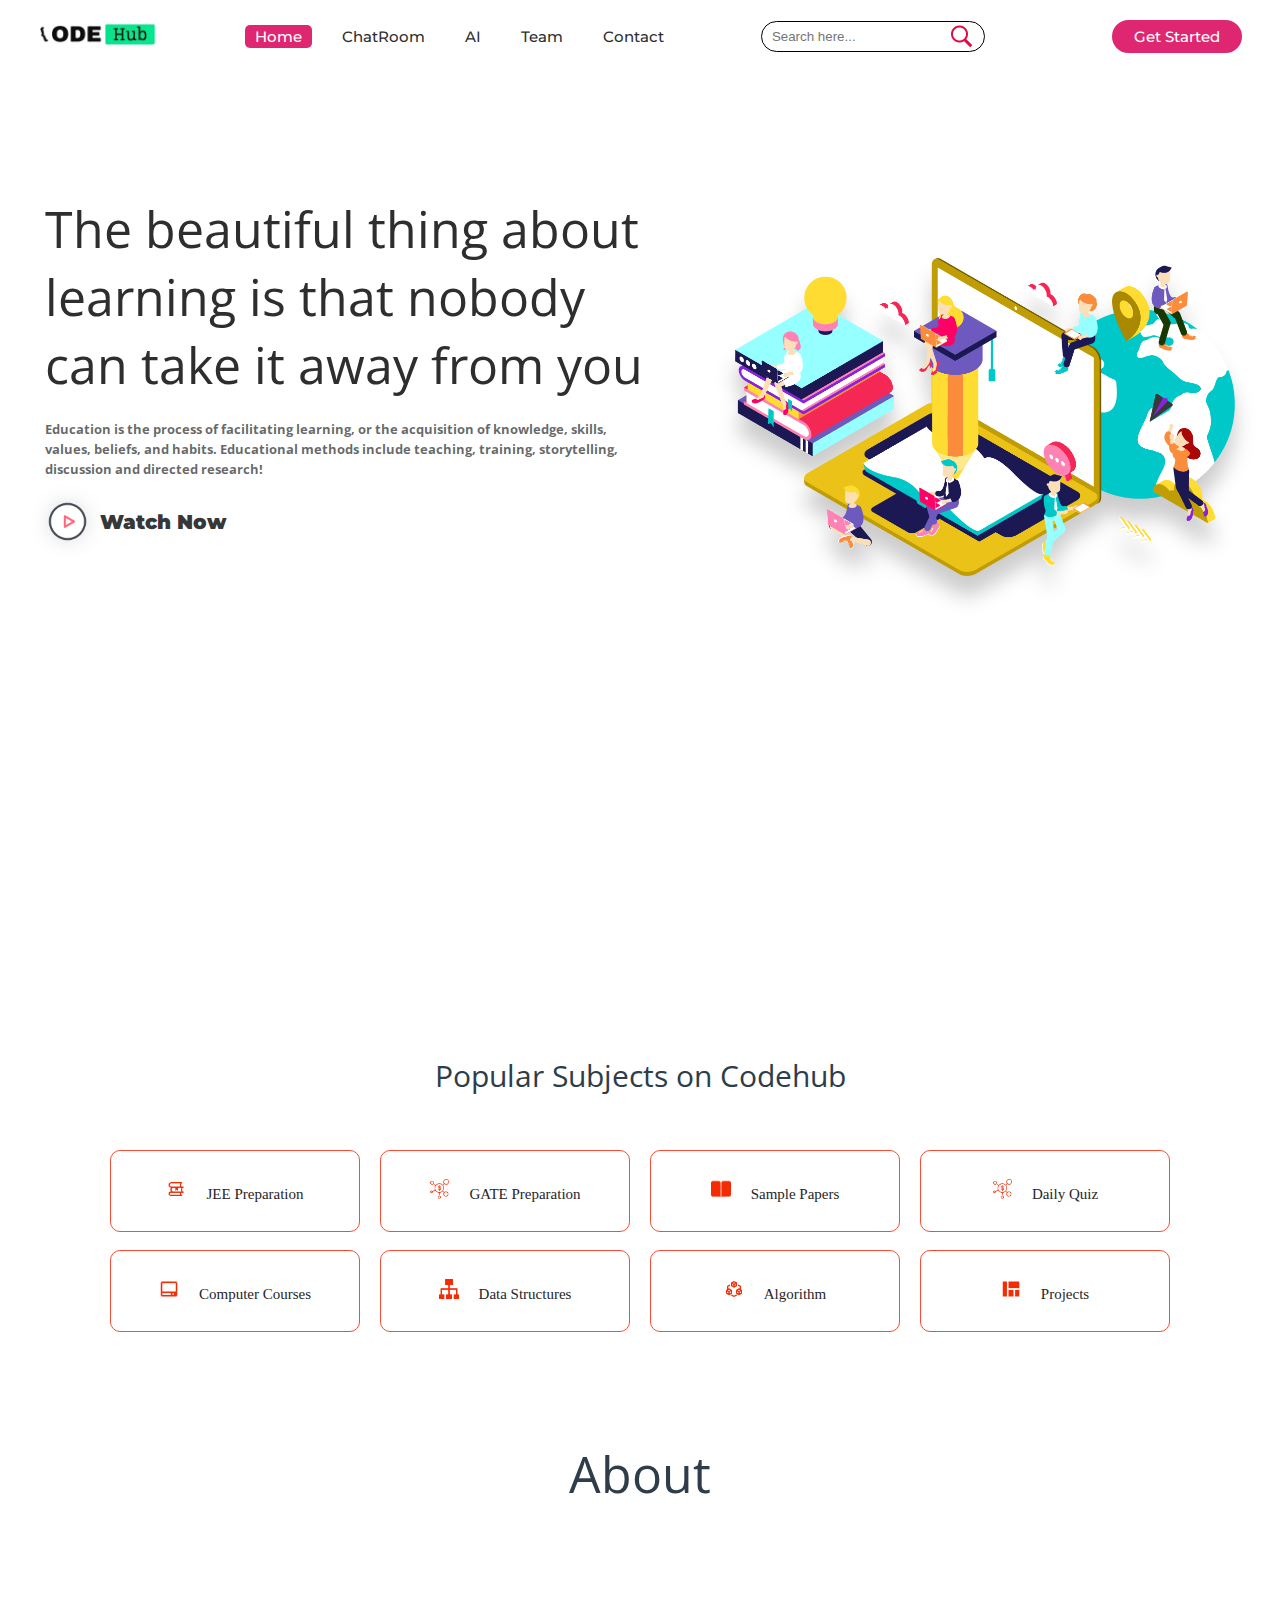
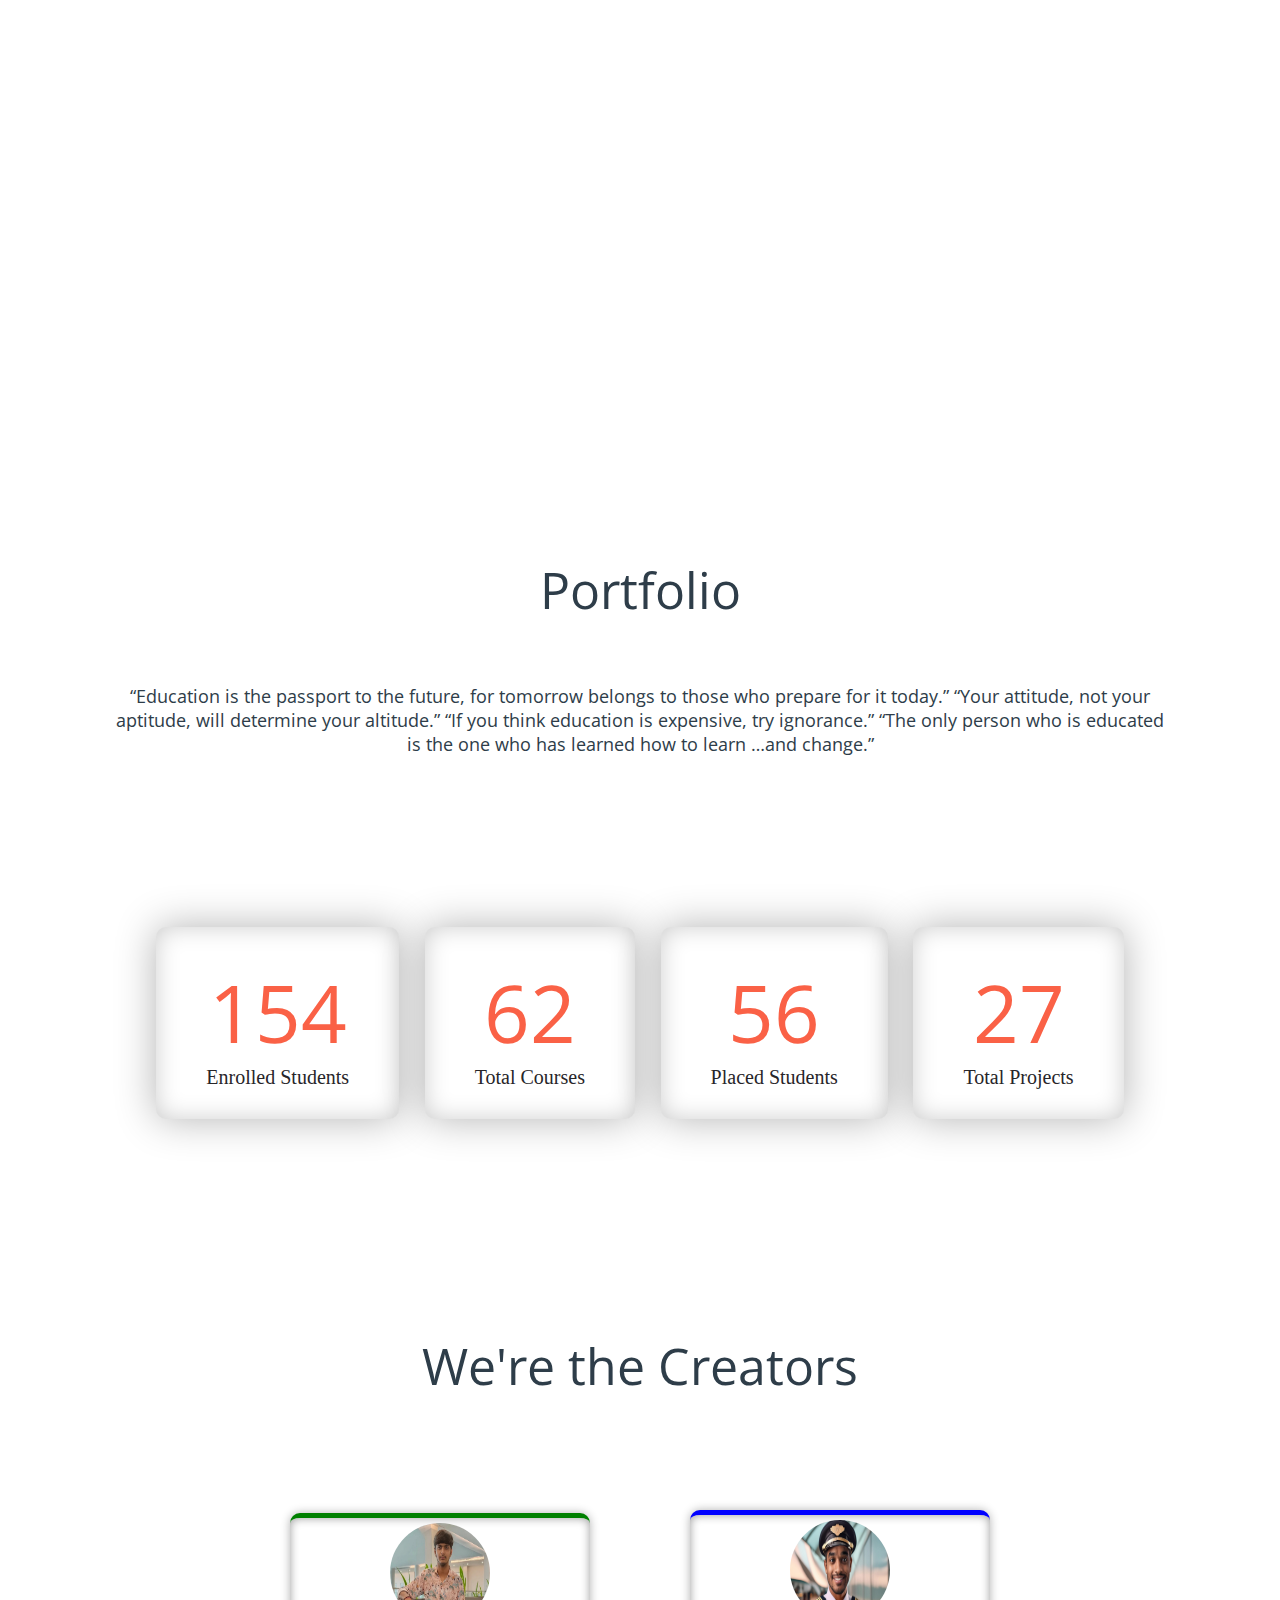
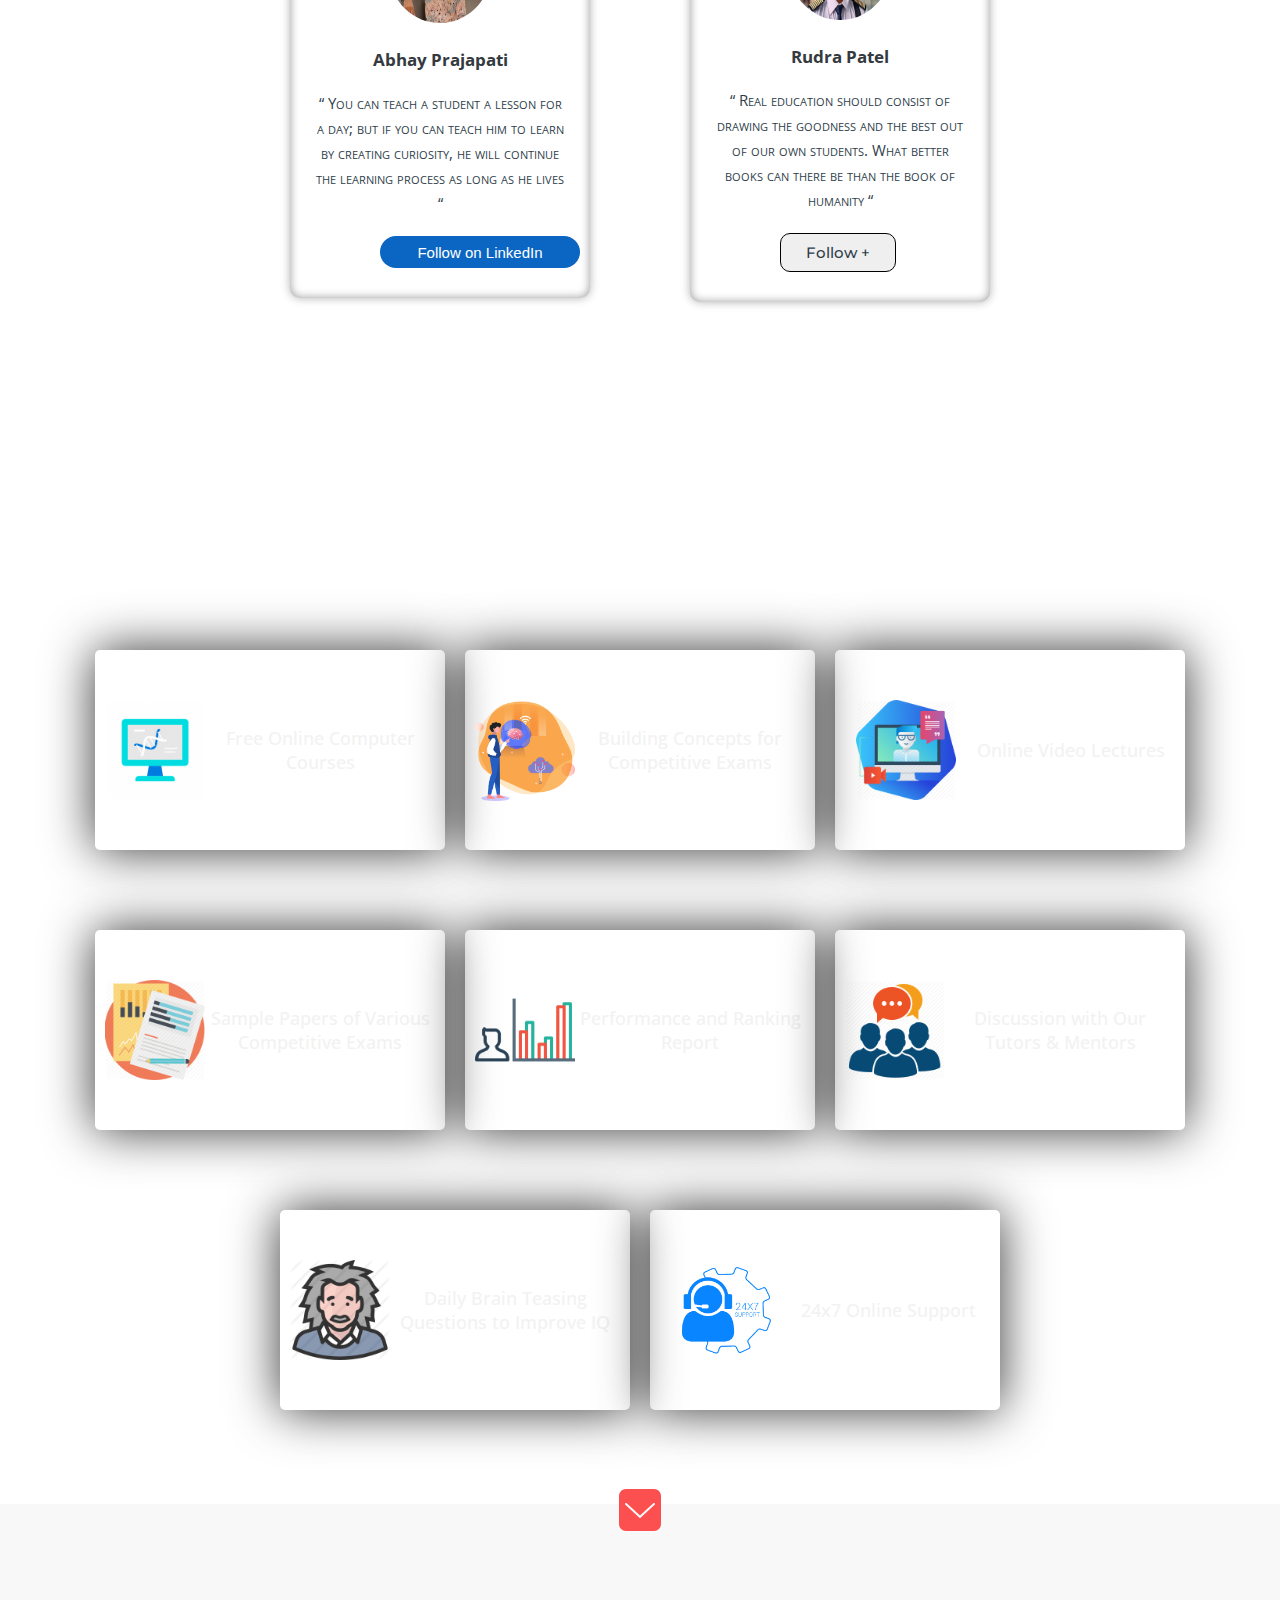
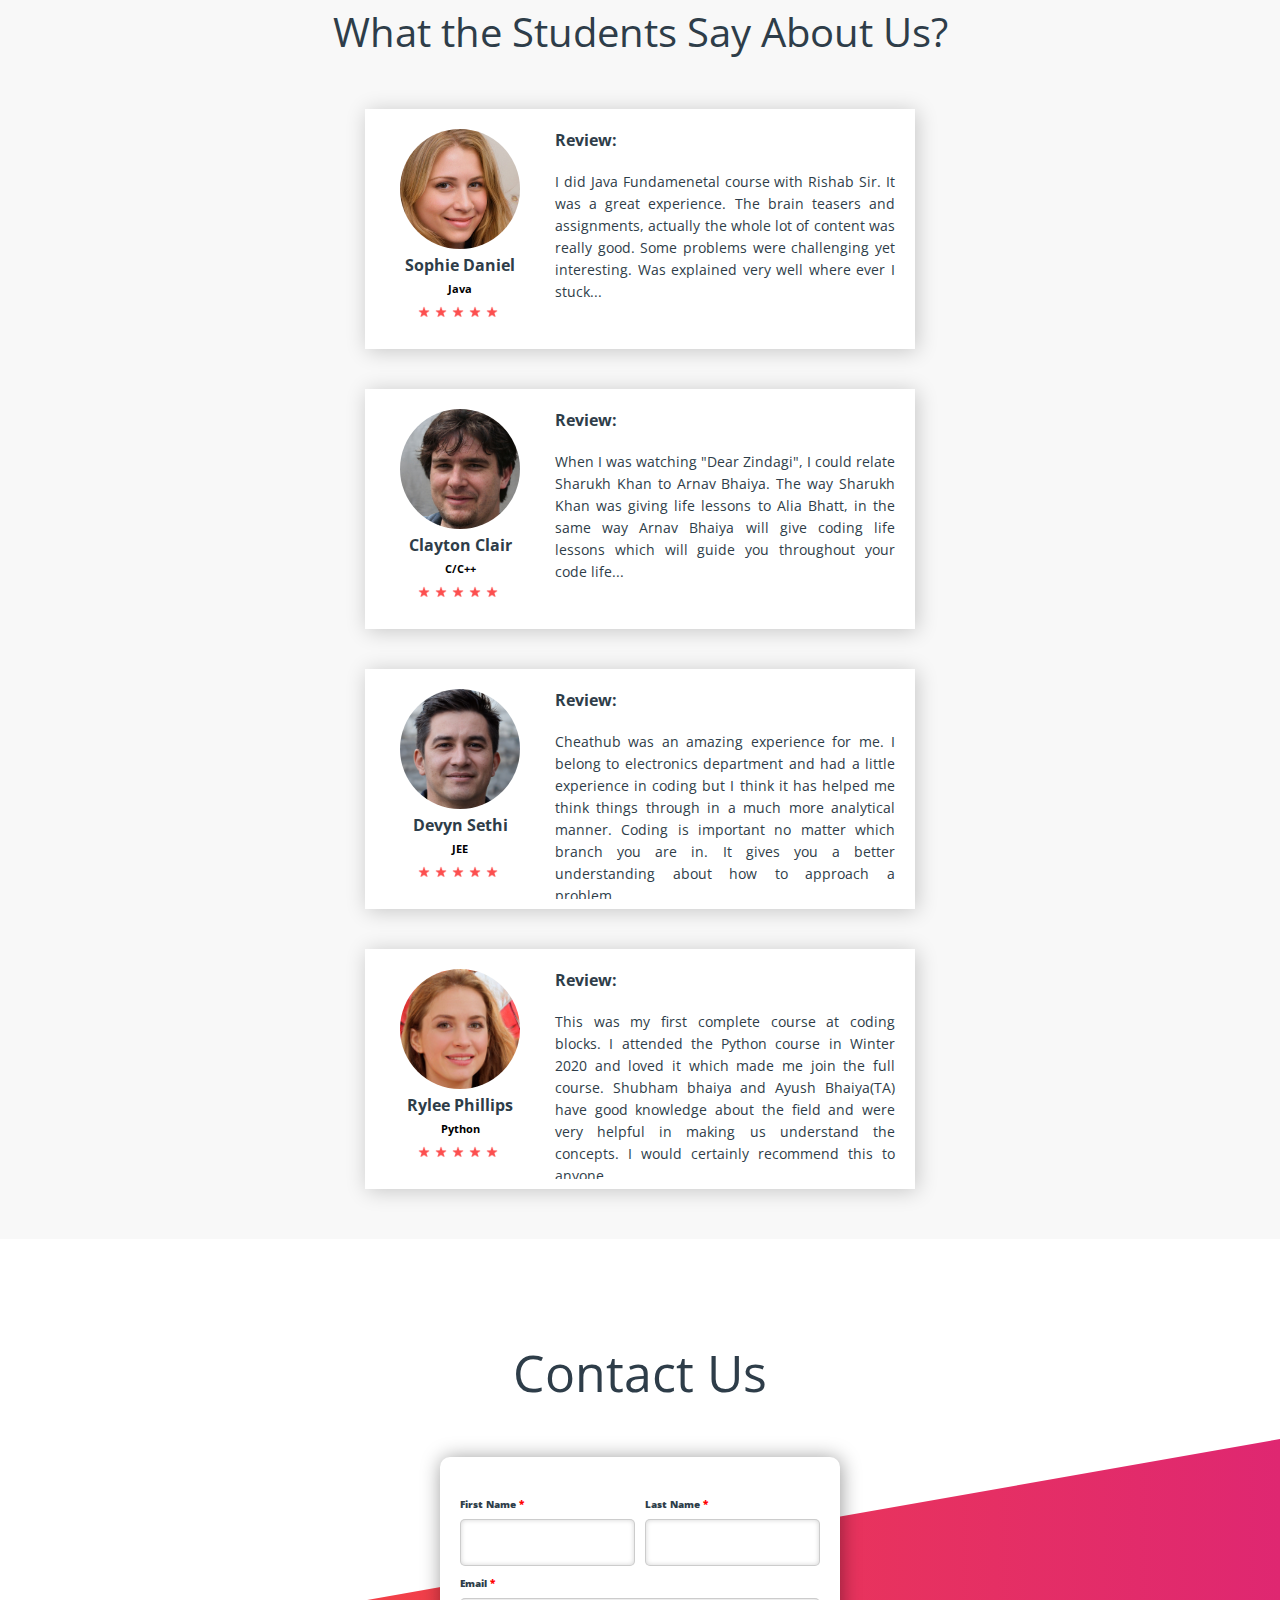
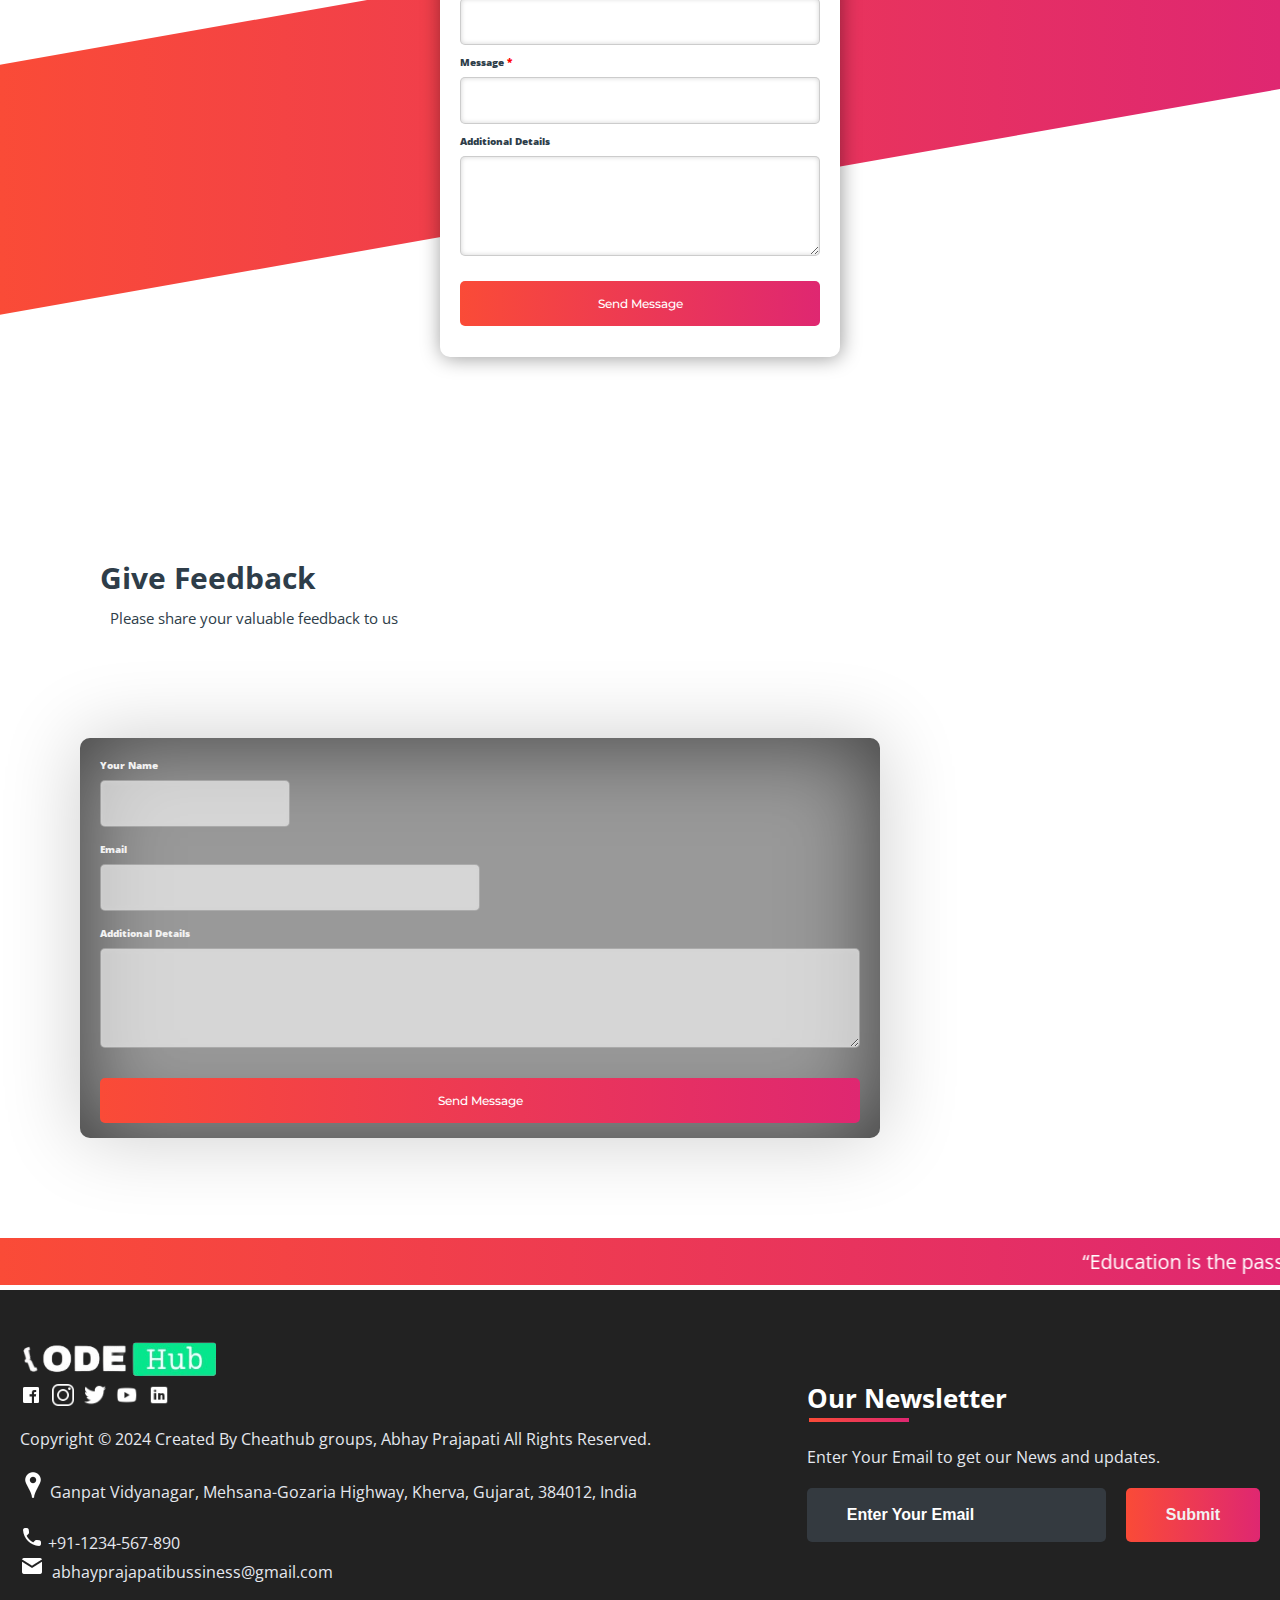
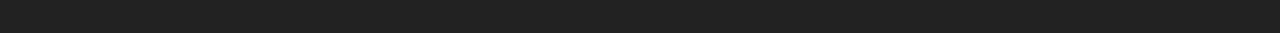
==== index.html @ 20954f28 "Update index.html" ====
<!DOCTYPE html>
<html>
<head>
	<link rel="shortcut icon" type="png" href="images/icon/Boxlogo.png">
	<meta charset="utf-8">
	<meta http-equiv="X-UA-Comaptible" content="IE=edge">
	<title>CodeHub</title>
	<meta name="desciption" content="">
	<meta name="viewport" content="width=device-width, initial-scale=1">
	<link rel="stylesheet" type="text/css" href="style.css">
	<script type="text/javascript" src="script.js"></script>
	<script src="https://code.jquery.com/jquery-3.2.1.js"></script>
	<script>
		$(window).on('scroll', function(){
  			if($(window).scrollTop()){
  			  $('nav').addClass('black');
 			 }else {
 		   $('nav').removeClass('black');
 		 }
		})
	</script>
</head>
<body>
<!-- Navigation Bar -->
	<header id="header">
		<nav>
			<div class="logo"><img src="images/icon/logo.png" alt="logo"></div>
			<ul>
				<li><a class="active" href="">Home</a></li>
				<li><a href="#portfolio_section">ChatRoom</a></li>
				<li><a href="#team_section">AI</a></li>
				<li><a href="#services_section">Team</a></li>
				<li><a href="#contactus_section">Contact</a></li>
			</ul>
			<div class="srch"><input type="text" class="search" placeholder="Search here..."><img src="images/icon/search.png" alt="search" onclick=slide()></div>
			<a class="get-started" href="login.html">Get Started</a>
			<img src="images/icon/menu.png" class="menu" onclick="sideMenu(0)" alt="menu">
		</nav>
		<div class="head-container">
			<div class="quote">
				<p>The beautiful thing about learning is that nobody can take it away from you</p>
				<h5>Education is the process of facilitating learning, or the acquisition of knowledge, skills, values, beliefs, and habits. Educational methods include teaching, training, storytelling, discussion and directed research!</h5>
				<div class="play">
					<img src="images/icon/play.png" alt="play"><span><a href="https://www.youtube.com/" target="_blank">Watch Now</a></span>
				</div>
			</div>
			<div class="svg-image">
				
				<img src="images/extra/svg1.jpg" alt="svg">
			</div>
		</div>
		<div class="side-menu" id="side-menu">
			<div class="close" onclick="sideMenu(1)"><img src="images/icon/close.png" alt=""></div>
			<div class="user">
				<img src="images/creator/Abhay.jpg" alt="Username">
				<p>Abhay</p>
			</div>
			<ul>
				<li><a href="#about_section">About</a></li>
				<li><a href="#portfolio_section">Portfolio</a></li>
				<li><a href="#team_section">Team</a></li>
				<li><a href="#services_section">Services</a></li>
				<li><a href="#contactus_section">Contact</a></li>
				<li><a href="#feedBACK">Feedback</a></li>
			</ul>
		</div>
	</header>


<!-- Some Popular Subjects -->
	<div class="title">
		<span>Popular Subjects on Codehub</span>
	</div>
	<br><br>
	<div class="course">
		<center><div class="cbox">
		<div class="det"><a href="subjects/jee.html"><img src="images/courses/book.png">JEE Preparation</a></div>
		<div class="det"><a href="subjects/gate.html"><img src="images/courses/d1.png">GATE Preparation</a></div>
		<div class="det"><a href="subjects/jee.html#sample_papers"><img src="images/courses/paper.png">Sample Papers</a></div>
		<div class="det"><a href="subjects/quiz.html"><img src="images/courses/d1.png">Daily Quiz</a></div>
		</div></center>
		<div class="cbox">
		<div class="det"><a href="subjects/computer_courses.html"><img src="images/courses/computer.png">Computer Courses</a></div>
		<div class="det"><a href="subjects/computer_courses.html#data"><img src="images/courses/data.png">Data Structures</a></div>
		<div class="det"><a href="subjects/computer_courses.html#algo"><img src="images/courses/algo.png">Algorithm</a></div>
		<div class="det det-last"><a href="subjects/computer_courses.html#projects"><img src="images/courses/projects.png">Projects</a></div>
		</div>
	</div>

	
<!-- ABOUT -->
	<div class="diffSection" id="about_section">
		<center><p style="font-size: 50px; padding: 100px">About</p></center>
		<div class="about-content">
				<div class="side-image">
					<img class="sideImage" src="images/extra/e3.jpg">
				</div>
				<div class="side-text">
					<h2>What you think about us ?</h2>
					<p>Education is the process of facilitating learning, or the acquisition of knowledge, skills, values, beliefs, and habits. Educational methods include teaching, training, storytelling, discussion and directed research.<br> Educational website can include websites that have games, videos or topic related resources that act as tools to enhance learning and supplement classroom teaching. These websites help make the process of learning entertaining and attractive to the student, especially in today's age. <br>Using HTML(HyperText Markup Language), CSS(Cascading Style Sheet), JavaScript, we can make learning more easier and in a interesting way.</p>
				</div>
		</div>
	</div>


<!-- PORTFOLIO -->
	<div class="diffSection" id="portfolio_section">
		<center><p style="font-size: 50px; padding: 100px; padding-bottom: 40px;">Portfolio</p></center>
		<div class="content">
			<p>
				“Education is the passport to the future, for tomorrow belongs to those who prepare for it today.” “Your attitude, not your aptitude, will determine your altitude.” “If you think education is expensive, try ignorance.” “The only person who is educated is the one who has learned how to learn …and change.”
			</p>
		</div>
	</div>
	<div class="extra">
		<p>We're increasing this data every year</p>
		<div class="smbox">
		<span><center><div class="data">154</div><div class="det">Enrolled Students</div></center></span>
		<span><center><div class="data">62</div><div class="det">Total Courses</div></center></span>
		<span><center><div class="data">56</div><div class="det">Placed Students</div></center></span>
		<span><center><div class="data">27</div><div class="det">Total Projects</div></center></span>
		</div>
	</div>


<!-- TEAM -->
	<div class="diffSection" id="team_section">
		<center><p style="font-size: 50px; padding-top: 100px; padding-bottom: 60px;">We're the Creators</p></center>
		<div class="totalcard">
			<div class="card">
				<center><img src="images/creator/Abhay.jpg"></center>
				<center><div class="card-title">Abhay Prajapati</div>
				<div id="detail">
					<p>“ You can teach a student a lesson for a day; but if you can teach him to learn by creating curiosity, he will continue the learning process as long as he lives “</p>
					<div class="duty"></div>
					<!-- <a href="www.linkedin.com/in/abhaypr" target="_blank"><button class="btn-roshan">Follow +</button></a> -->
					
      <style>
        .libutton {
          display: flex;
          flex-direction: column;
          justify-content: center;
          padding: 7px;
          text-align: center;
          outline: none;
          text-decoration: none !important;
          color: #ffffff !important;
          width: 200px;
          height: 32px;
          border-radius: 16px;
          background-color: #0A66C2;
          font-family: "SF Pro Text", Helvetica, sans-serif;
        }
      </style>
<a class="libutton" href="https://www.linkedin.com/comm/mynetwork/discovery-see-all?usecase=PEOPLE_FOLLOWS&followMember=abhaypr" target="_blank">Follow on LinkedIn</a>
				</div>
				</center>
			</div>
			<div class="card">
				<center><img src="images/creator/Pilot.jpg"></center>
				<center><div class="card-title">Rudra Patel</div>
				<div id="detail">
					<p>“ Real education should consist of drawing the goodness and the best out of our own students. What better books can there be than the book of humanity “</p>
					<div class="duty"></div>
					<a href="https://www.linkedin.com/in/" target="_blank"><button class="btn-akhil">Follow +</button></a>
				</div>
				</center>
			</div>
		</div>
	</div>


<!-- SERVICES -->
	<div class="service-swipe">
		<div class="diffSection" id="services_section">
		<center><p style="font-size: 50px; padding: 100px; padding-bottom: 40px; color: #fff;">Services</p></center>
		</div>
		<a href="subjects/computer_courses.html"><div class="s-card"><img src="images/icon/computer-courses.png"><p>Free Online Computer Courses</p></div></a>
		<a href="subjects/jee.html"><div class="s-card"><img src="images/icon/brainbooster.png"><p>Building Concepts for Competitive Exams</p></div></a>
		<a href="#"><div class="s-card"><img src="images/icon/online-tutorials.png"><p>Online Video Lectures</p></div></a>
		<a href="subjects/jee.html#sample_papers"><div class="s-card"><img src="images/icon/papers.jpg"><p>Sample Papers of Various Competitive Exams</p></div></a>
		<a href="#"><div class="s-card"><img src="images/icon/p3.png"><p>Performance and Ranking Report</p></div></a>
		<a href="#contactus_section"><div class="s-card"><img src="images/icon/discussion.png"><p>Discussion with Our Tutors & Mentors</p></div></a>
		<a href="subjects/quiz.html"><div class="s-card"><img src="images/icon/q1.png"><p>Daily Brain Teasing Questions to Improve IQ</p></div></a>
		<a href="#contactus_section"><div class="s-card"><img src="images/icon/help.png"><p>24x7 Online Support</p></div></a>
	</div>

<!-- Reviews by Students -->
<div id="makeitfull">
	<a href="#review_section"><img src="images/icon/makeitfull.png"></a>
</div>
<div class="review">
	<div class="diffSection" id="review_section">
		<center><p style="font-size: 40px; padding: 100px; padding-bottom: 40px; color: #2E3D49;">What the Students Say About Us?</p></center>
	</div>
	<div class="rev-container">
		<div class="rev-card">
			<div class="identity">
				<img src="images/creator/humanNotExist1.jpg"><p>Sophie Daniel</p>
				<h6>Java</h6>
				<div class="rating"><img src="images/icon/star.png"><img src="images/icon/star.png"><img src="images/icon/star.png"><img src="images/icon/star.png"><img src="images/icon/star.png"></div>
			</div>
			<div class="rev-cont">
				<p id="title">Review:</p>
				<p id="content">
					I did Java Fundamenetal course with Rishab Sir. It was a great experience. The brain teasers and assignments, actually the whole lot of content was really good. Some problems were challenging yet interesting. Was explained very well where ever I stuck...
				</p>
			</div>
		</div>
		<div class="rev-card">
			<div class="identity">
				<img src="images/creator/humanNotExist2.jpg"><p>Clayton Clair</p>
				<h6>C/C++</h6>
				<div class="rating"><img src="images/icon/star.png"><img src="images/icon/star.png"><img src="images/icon/star.png"><img src="images/icon/star.png"><img src="images/icon/star.png"></div>
			</div>
			<div class="rev-cont">
				<p id="title">Review:</p>
				<p id="content">
					When I was watching "Dear Zindagi", I could relate Sharukh Khan to Arnav Bhaiya. The way Sharukh Khan was giving life lessons to Alia Bhatt, in the same way Arnav Bhaiya will give coding life lessons which will guide you throughout your code life...
				</p>
			</div>
		</div>
		<div class="rev-card">
			<div class="identity">
				<img src="images/creator/humanNotExist3.jpg"><p>Devyn Sethi</p>
				<h6>JEE</h6>
				<div class="rating"><img src="images/icon/star.png"><img src="images/icon/star.png"><img src="images/icon/star.png"><img src="images/icon/star.png"><img src="images/icon/star.png"></div>
			</div>
			<div class="rev-cont">
				<p id="title">Review:</p>
				<p id="content">
					Cheathub was an amazing experience for me. I belong to electronics department and had a little experience in coding but I think it has helped me think things through in a much more analytical manner. Coding is important no matter which branch you are in. It gives you a better understanding about how to approach a problem...
				</p>
			</div>
		</div>
		<div class="rev-card">
			<div class="identity">
				<img src="images/creator/humanNotExist4.jpg"><p>Rylee Phillips</p>
				<h6>Python</h6>
				<div class="rating"><img src="images/icon/star.png"><img src="images/icon/star.png"><img src="images/icon/star.png"><img src="images/icon/star.png"><img src="images/icon/star.png"></div>
			</div>
			<div class="rev-cont">
				<p id="title">Review:</p>
				<p id="content">
					This was my first complete course at coding blocks. I attended the Python course in Winter 2020 and loved it which made me join the full course. Shubham bhaiya and Ayush Bhaiya(TA) have good knowledge about the field and were very helpful in making us understand the concepts. I would certainly recommend this to anyone...
				</p>
			</div>
		</div>
	</div>
</div>

<!-- CONTACT US -->
	<div class="diffSection" id="contactus_section">
		<center><p style="font-size: 50px; padding: 100px">Contact Us</p></center>
		<div class="csec"></div>
		<div class="back-contact">
			<div class="cc">
			<form action="mailto:rbhayprajapatibussiness@gmail.com" method="post" enctype="text/plain">
				<label>First Name <span class="imp">*</span></label><label style="margin-left: 185px">Last Name <span class="imp">*</span></label><br>
				<center>
				<input type="text" name="" style="margin-right: 10px; width: 175px" required="required"><input type="text" name="lname" style="width: 175px" required="required"><br>
				</center>
				<label>Email <span class="imp">*</span></label><br>
				<input type="email" name="mail" style="width: 100%" required="required"><br>
				<label>Message <span class="imp">*</span></label><br>
				<input type="text" name="message" style="width: 100%" required="required"><br>
				<label>Additional Details</label><br>
				<textarea name="addtional"></textarea><br>
				<button type="submit" id="csubmit">Send Message</button>
			</form>
			</div>
		</div>
	</div>


<!-- FEEDBACK -->
	<div class="title2" id="feedBACK">
		<span>Give Feedback</span>
		<div class="shortdesc2">
			<p>Please share your valuable feedback to us</p>
		</div>
	</div>

	<div class="feedbox">
		<div class="feed">
			<form action="mailto:roshank9419@gmail.com" method="post" enctype="text/plain">
				<label>Your Name</label><br>
				<input type="text" name="" class="fname" required="required"><br>
				<label>Email</label><br>
				<input type="email" name="mail" required="required"><br>
				<label>Additional Details</label><br>
				<textarea name="addtional"></textarea><br>
				<button type="submit" id="csubmit">Send Message</button>
			</form>
		</div>
	</div>

<!-- Sliding Information -->
	<marquee style="background: linear-gradient(to right, #FA4B37, #DF2771); margin-top: 50px;" direction="left" onmouseover="this.stop()" onmouseout="this.start()" scrollamount="20"><div class="marqu">“Education is the passport to the future, for tomorrow belongs to those who prepare for it today.” “Your attitude, not your aptitude, will determine your altitude.” “If you think education is expensive, try ignorance.” “The only person who is educated is the one who has learned how to learn …and change.”</div></marquee>

<!-- FOOTER -->
	<footer>
		<div class="footer-container">
			<div class="left-col">
				<img src="images/icon/logo - Copy.png" style="width: 200px;">
				<div class="logo"></div>
				<div class="social-media">
					<a href="#"><img src="images/icon\fb.png"></a>
					<a href="#"><img src="images/icon\insta.png"></a>
					<a href="#"><img src="images/icon\tt.png"></a>
					<a href="#"><img src="images/icon\ytube.png"></a>
					<a href="#"><img src="images/icon\linkedin.png"></a>
				</div><br><br>
				<p class="rights-text">Copyright © 2024 Created By Cheathub groups, Abhay Prajapati All Rights Reserved.</p>
				<br><p><img src="images/icon/location.png"> Ganpat Vidyanagar, Mehsana-Gozaria Highway, Kherva, Gujarat, 384012, India</p><br>
				<p><img src="images/icon/phone.png"> +91-1234-567-890<br><img src="images/icon/mail.png">&nbsp; abhayprajapatibussiness@gmail.com</p>
			</div>
			<div class="right-col">
				<h1 style="color: #fff">Our Newsletter</h1>
				<div class="border"></div><br>
				<p>Enter Your Email to get our News and updates.</p>
				<form class="newsletter-form">
					<input class="txtb" type="email" placeholder="Enter Your Email">
					<input class="btn" type="submit" value="Submit">
				</form>
			</div>
		</div>
	</footer>

</body>
</html>
---- style.css ----
@import url('https://fonts.googleapis.com/css?family=Montserrat:500&display=swap');
@import url('https://fonts.googleapis.com/css?family=Dancing+Script&display=swap');
@import url('https://fonts.googleapis.com/css?family=Open+Sans&display=swap');

* {
	box-sizing: border-box;
	margin: 0;
	padding: 0;
}

html {
	scroll-behavior: smooth;
}
body {
	background: #fff;
	font-family: 'Open Sans', sans-serif;
}

header {
	height: 90vh;
	/* background: #000; */
}
.black {
	box-shadow: 0 2px 10px rgba(0, 0, 0, 0.5);
}
nav {
	padding-top: 20px;
	padding-bottom: 20px;
	top: 0;
	position: fixed;
	display: flex;
	width: 100%;
	z-index: 1000;
	background: #fff;
	justify-content: space-around;
	transition: 1.5s;
	align-items: center;
}
nav ul {
	display: flex;
	align-items: center;
}
nav ul li {
	list-style: none;
	margin: 5px 10px;
}
nav ul li a {
	padding: 2px 10px;
	color: #2e2e2e;
	cursor: pointer;
	transition: .5s;
	text-decoration: none;
}
nav ul li a:hover {
	color: #fff;
	border-radius: 5px;
	background: #DF2771;
}
.active {
	color: #fff;
	border-radius: 5px;
	background: #DF2771;
}
.srch {
	padding: 2px 10px;
	display: flex;
	/* align-items: center; */
	justify-content: center;
	/* background: #0066ff; */
	border: 1px solid;
	border-radius: 20px;
}
.srch img {
	width: 25px;
	cursor: pointer;
}
.srch .search {
	/* padding: 2px 10px; */
	outline: none;
	border: none;
	background: transparent;
}

.get-started {
	margin-left: 50px;
	padding: 5px 20px;
	border: 2px solid #DF2771;
	border-radius: 20px;
	text-decoration: none;
	
	transition: .5s;
	background-color: #DF2771;
	color: #fff;
}
.get-started:hover {
	color: #2e2e2e;
	background: #fff;
}
.logo img{
	width: 120px;
	cursor: pointer;
	transition: all 1s;
}

a, button {
	float: left;
	font-family: "Montserrat", sans-serif;
	font-weight: 500;
	font-size: 15px;
	color: #2E3D49;
	display: block;
	text-decoration: none;
	text-align: center;
}
.head-container {
	margin-top: 245px;
	display: flex;
	flex-wrap: wrap;
	align-items: center;
	justify-content: space-around;
}
.quote {
	width: 600px;
	transform: translateY(-50px);
}
.quote h5 {
	margin-top: 20px;
	color: #0009;
	line-height: 20px;
}
.quote p {
	font-size: 50px;
	color: #2e2e2e;
}
.quote .play {
	margin-top: 20px;
	display: flex;
	/* justify-content: center; */
	align-items: center;
}
.quote .play img {
	width: 45px;
	cursor: pointer;
	filter: drop-shadow(0 0 10px #0002);
}
.quote .play span a{
	margin-left: 10px;
	font-size: 20px;
	font-weight: 900;
	color: rgba(0, 0, 0, 0.8);
	cursor: pointer;
}
.svg-image img{
	width: 500px;
	filter: drop-shadow(0 20px 10px rgba(0,0,0,0.2));
}

/* SIDE MENU */
.menu {
	cursor: pointer;
	width: 25px;
	display: none;
}
.side-menu {
	width: 100%;
	height: 100%;
	background: rgba(182, 33, 90, 0.993);
	position: absolute;
	top: 0;
	transition: .8s;
	z-index: 2000;
	transform: translateX(-100%);
}
.side-menu ul {
	margin-top: 35%;
	display: flex;
	flex-direction: column;
	justify-content: center;
	/* background: #FA4B37; */
}
.side-menu ul li {
	list-style: none;
	/* background: #009900; */
	display: flex;
	justify-content: center;
	align-items: center;
	/* border-bottom: 1px solid #fff; */
	/* padding: 10px 0px; */
}
.side-menu ul li:hover a{
	background: #fff;
	color: #DF2771;
}
.side-menu ul li a{
	color: #FFF;
	width: 100%;
	font-size: 1em;
	/* background: #2E3D49; */
	text-decoration: none;
	padding: 15px 0px;
}
.close img{
	float: right;
	width: 35px;
	cursor: pointer;
	margin: 10px;
}
.user {
	display: flex;
	justify-content: center;
	align-items: center;
	margin-top: 10%;
}
.user img {
	width: 60px;
	border-radius: 50%;
	border: 2px solid #fff;
	filter: drop-shadow(0 10px 20px #0004);
	margin-right: 30px;
	cursor: pointer;
}
.user p {
	color: #fff;
	cursor: pointer;
}
.user img, .user p {
	opacity: 1;
}
/*Common things in all sections*/
#about_section, #portfolio_section, #team_section, #services_section, #contactus_section {
	font-family: 'Open Sans', sans-serif;
	color: #2E3D49;
	position: relative;
}
.diffSection {
	width: 100%;
	/*position: relative;*/
	justify-content: center;
	align-items: center;
}
.diffSection .content {
	margin: 10px;
	text-align: center;
	padding: 10px 100px;
	font-size: 1.1em;
}

/*PORTFOLIO*/
.extra {
	width: 100%;
}
.extra p {
	padding: 30px;
	padding-bottom: 150px;
	font-size: 50px;
	text-align: center;
	color: #fff;
	background-image: linear-gradient(rgba(0,0,0,0),rgba(0,0,0,0.7)),url("images/extra/b1.jpg");
	background-size: cover;
	background-attachment: fixed;
	font-family: cursive;
	z-index: -9;
}
.smbox {
	display: flex;
	flex-wrap: wrap;
	transform: translateY(-100px);
	justify-content: center;
}
.smbox span {
	margin: 1%;
	background: #fff;
	box-shadow: inset 0px 0px 25px rgba(0,0,0,0.2),
						0 0 40px rgba(0,0,0,0.3);
	border-radius: 10px;
	padding: 30px 50px;
	cursor: pointer;
}
.smbox span:hover {
	transform: scale(1.3);
	transition: .5s ease;
}
.smbox .data {
	font-size: 80px;
	color: #FA6146;	
}
.smbox .det {
	font-size: 20px;
	color: #272529;
	font-family: cursive;
}

/*Title*/
.title {
	 margin-top: 0px; 
	font-family: 'Open Sans', sans-serif;
	font-size: 30px;
	text-align: center;
	color: #2E3D49;
}

/*ABOUT*/
.about-content {
	width: 100%;
	position: relative;
	justify-content: center;
	flex-wrap: wrap;
	display: flex;
	align-items: center;
}
.about-content .side-text {
	width: 550px;
	padding: 50px 40px;
	background: #fff;
	box-shadow: 2px 0 100px rgba(0,0,0,0.3);
	border-radius: 5px;
	text-align: justify;
	line-height: 22px;
	opacity: 0;
	transform: translateX(-100px);
	transition: 1s ease-in-out;
}
.about-content .side-text-appear {
	opacity: 1;
	transform: translateX(0px);
}
.about-content .side-text h2 {
	padding: 10px;
}
.about-content .side-text p {
	padding: 10px;
}
.about-content .side-image img {
	width: 90%;
	border-radius: 5px;
}
.sideImage {
	transform: translateX(100px);
	opacity: 0;
	transition: .8s ease-in-out;
}
.sideImage-appear {
	opacity: 1;
	transform: translateX(0px);
}

/*POPULAR SUBJECTS*/
.cbox {
	position: relative;
	width: 100%;
	display: inline-flex;
	flex-wrap: wrap;
	justify-content: center;
}
.cbox .det {
	width: 250px;
	height: 80px;
	margin: 10px;
	background: #fff;
	cursor: pointer;
}
.cbox .det a{
	justify-content: space-around;
	width: 250px;
	padding: 28px;
	border-radius: 10px;
	border: 1px solid #FA4B37;
	font-size: 15px;
	color: #272529;
	font-family: cursive;
	text-decoration: none;
}
.cbox .det a:hover {
	background: linear-gradient(to right, #FA4B37, #DF2771);
	color: white;
}
.cbox .det a:hover img{
	filter: brightness(100);
}
.cbox img {
	width: 20px;
	margin-right: 20px;
}

/*TEAM SECTION*/
.totalcard {
	width: 100%;
	display: flex;
	flex-wrap: wrap;
	align-items: center;
	justify-content: center;
	margin-bottom: 50px;
}
.totalcard .card {
	margin: 50px;
	width: 300px;
	border-radius: 10px;
	background: #fff;
}
.totalcard .card{
	box-shadow: inset 0 0 10px rgba(0,0,0,0.4),
					0 0 10px rgba(0,0,0,0.3);
}
.card:nth-child(1){
	border-top: 5px solid green;
}
.card:nth-child(2){
	border-top: 5px solid blue;
}
.card:nth-child(1):hover {
	box-shadow: inset 0px 0px 10px rgba(0,255,0,0.5),
				1px 1px 30px rgba(0,255,0,0.5);
}
.card:nth-child(2):hover {
	box-shadow: inset 0px 0px 10px rgba(0,0,255,0.5),
				1px 1px 30px rgba(0,0,255,0.5);
}
.totalcard .card img {
	width: 100px;
	height: 100px;
	margin-top: 5px;
	cursor: pointer;
	border-radius: 50px;
	transition-duration: .8s;
}
.totalcard .card img:hover {
	transform: scale(3.5);
	border-radius: 0;
	box-shadow: 0 0 20px rgba(0,0,0,0.5);
}
#detail p{
	font-size: 15px;
	line-height: 25px;
	font-variant: small-caps;
	text-align: center;
	margin: 25px;
	margin-bottom: 0px;
	margin-top: 0px;
}
#detail button {
	outline: none;
	border-radius: 10px;
	border-style: none;
	border: 1px solid black;
	padding: 9px 25px;
	cursor: pointer;
	transition-duration: .4s;
}
#detail a {
	bottom: 80px;
	text-decoration: none;
	margin-bottom: 30px;
	margin-top: 20px;
	margin-left: 90px;
	align-self: center;
}
.btn-roshan:hover {
	background: rgba(0,255,0,0.7);
	color: #fff;
}
.btn-roshan2:hover {
	background: rgba(0,0,255,0.5);
	color: #fff;
}
.card-title {
	font-size: 17px;
	color: #343A40;
	padding: 20px;
	font-weight: 700;
}

/*Service Section*/
/*Service Section*/
.service-swipe {
	display: flex;
	flex-wrap: wrap;
	justify-content: center;
	align-items: center;
	background-image: linear-gradient(rgba(0,0,0,0),rgba(0,0,0,0.7)),url("images/extra/b3.jpg");
	background-size: cover;
	background-attachment: fixed;
}
.service-swipe .s-card img {
	width: 100px;
}
.service-swipe a {
	padding: 0;
	margin: 40px 10px;
}
.service-swipe .s-card {
	display: flex;
	justify-content: space-around;
	padding: 10px;
	align-items: center;
	text-align: center;
	width: 350px;
	height: 200px;
	box-shadow: inset 0 0 20px rgba(255,255,255,0.05),
					0 0 50px rgba(0,0,0,0.8);
	border-radius: 5px;
	cursor: pointer;
	transition-duration: .5s;
}
.service-swipe .s-card p {
	color: #f2f2f2;
	font-size: 1.2em;
	font-family: 'Open Sans',sans-serif;
}
.service-swipe .s-card:hover {
	box-shadow: 0 0 50px rgba(255,255,255,0.8);
	transform: translateY(-10px);
}

/*Contact Us Section*/
.csec {
	background: linear-gradient(to right, #FA4B37, #DF2771);
	background-attachment: fixed; 
	position: absolute;
	width: 100%;
	height: 250px;
	top: 200px;
	content: '';
	transform-origin: top right;
	transform: skewY(-10deg);
	z-index: -1;
}
.back-contact {
	margin-top: 0px;
	transform: translateY(-50px);
	display: flex;
	align-items: center;
	justify-content: space-around;
}
.cc {
	height: 400px;
	width: 400px;
	height: 500px;
	border-radius: 10px;
	justify-content: center;
	box-shadow: 1px 1px 20px rgba(0,0,0,0.4);
	background: #fff;
}
.cc form {
	margin: 5%;
	margin-top: 40px;
	width: 90%;
	height: 90%;
}
.cc form label {
	position: absolute;
	color: #2E3D49;
	font-size: 10px;
	font-weight: 800;
}
.cc form input {
	padding: 15px;
	margin-bottom: 10px;
	border-radius: 5px;
	box-shadow: inset 0 0 5px lightgray;
	border: 1px solid rgba(0,0,0,0.2);
	outline: none;
	color: #2E3D49;
	font-weight: 600;
}
.imp {
	color: red;
}
form textarea {
	width: 100%;
	height: 100px;
	box-shadow: inset 0 0 5px lightgray;
	border: 1px solid rgba(0,0,0,0.2);
	border-radius: 5px;
	outline: none;
	color: #2E3D49;
	font-weight: 600;
	padding: 15px;
}
#csubmit {
	margin-top: 20px; 
	background: linear-gradient(to right, #FA4B37, #DF2771);
	border-radius: 5px;
	border-style: none;
	outline: none;
	width: 100%;
	padding: 15px 25px;
	color: #fff;
	font-size: 12px;
	cursor: pointer;
}

/*REVIEW SECTION*/
#makeitfull {
	display: flex;
	justify-content: center;
	transform: translateY(35px);
}
#makeitfull img {
	width: 50px;
}
.review {
	background: #F8F8F8;
	width: 100%;
}
.rev-container {
	padding: 10px 10%;
	display: flex;
	flex-wrap: wrap;
	justify-content: space-around;
}
.rev-container .rev-card {
	/*overflow: hidden;*/
	width: 550px;
	height: 240px;
	margin-bottom: 40px;
	background: #fff;
	display: flex;
	padding: 10px;
	box-shadow: 2px 2px 20px rgba(0,0,0,0.2);
}
.rev-card:hover {
	box-shadow: 1px 1px 5px rgba(0,0,0,0.2);
}
.identity {
	display: flex;
	flex-wrap: wrap;
	justify-content: center;
	padding: 10px;
}
.identity img {
	width: 120px;
	height: 120px;
	transition-duration: .8s;
	border-radius: 50%;
}
.identity img:hover {
	transform: scale(2.2);
	border-radius: 0px;
	box-shadow: 0 0 20px rgba(0,0,0,0.3);
}
.identity p {
	width: 150px;
	font-weight: bold;
	color: #2E3D49;
	text-align: center;
}
.identity h6 {
	width: 150px;
	text-align: center;
}
.identity .rating img {
	width: 12px;
	height: 12px;
	margin-right: 5px;
}
.rev-cont {
	overflow: hidden;
}
.rev-cont #title {
	padding: 10px;
	color: #2E3D49;
	font-weight: bold;
}
.rev-cont #content {
	padding: 10px;
	font-size: .9em;
	color: #2E3D49;
	line-height: 22px;
	text-align: justify;
}


/*FEEDBACK*/
.title2 {
	position: relative;
	margin-top: 150px;
	margin-left: 100px;
}
.title2 span{
	font-weight: 700;
	font-family: 'Open Sans', sans-serif;
	font-size: 30px;
	color: #2E3D49;
}
.title2 .shortdesc2 {
	padding: 10px;
	font-family: 'Open Sans', sans-serif;
	font-size: 15px;
	color: #2E3D49;
	margin-bottom: 10px;
}
.feedbox {
	margin-top: 50px;
	width: 100%;
	display: flex;
	background-image: linear-gradient(rgba(0,0,0,0),rgba(0,0,0,0.7)),url("images/extra/b4.jpg");
	background-size: cover;
	padding: 50px 80px;
	background-attachment: fixed;
}
.feed {
	width: 800px;
	height: 400px;
	position: relative;
	border-radius: 10px;
	justify-content: center;
	box-shadow: inset 0 0 90px rgba(0,0,0,0.6),
					0 0 80px rgba(0,0,0,0.2);
	background: rgba(0,0,0,0.4);
}
.feed form {
	width: 100%;
	height: 100%;
	padding: 20px;
}

.feed form label {
	position: absolute;
	color: #f2f2f2;
	font-size: 10px;
	font-weight: 800;
}
.feed form input, .feed textarea {
	padding: 15px;
	border-radius: 5px;
	box-shadow: inset 0 0 5px lightgray;
	border: 1px solid rgba(0,0,0,0.2);
	outline: none;
	color: #2E3D49;
	background: #fff9;
	font-weight: 600;
}
.feed form input {
	margin-bottom: 15px;
	width: 50%;
}
.feed form .fname {
	width: 25%;
}
.feed form textarea {
	width: 100%;
	height: 100px;
}
.feed #csubmit {
	margin-top: 25px; 
	background: linear-gradient(to right, #FA4B37, #DF2771);
	border-radius: 5px;
	border-style: none;
	outline: none;
	width: 100%;
	padding: 15px 25px;
	color: #fff;
	font-size: 12px;
	cursor: pointer;
}

/*SCROLLING TEXT*/
.marqu {
	text-align: center;
	justify-content: center;
	color: #fff;
	font-size: 20px;
	padding: 10px;
}

/*FOOTER*/
footer {
	color: #E5E8EF;
	background: #000D;
	padding: 50px 0; 
}
footer .footer-container {
	max-width: 1300px;
	margin: auto;
	padding: 0 20px;
	display: flex;
	justify-content: space-between;
	align-items: center;
	flex-wrap: wrap-reverse;
}
footer .social-media img{
	width: 22px;
}
footer .logo {
	width: 180px;
	color: #fff;
}
footer .social-media a{
	margin-right: 10px;
	font-size: 22px;
	text-decoration: none;
}
footer .right-col h1{
	font-size: 26px;
}
footer .border{
	width: 100px;
	height: 4px;
	background: linear-gradient(to right, #FA4B37, #DF2771);
	margin: 2px;
}
footer .newsletter-form {
	display: flex;
	justify-content: center;
	align-items: center;
	flex-wrap: wrap;
}
footer input::placeholder {
  color: white !important;
}
footer .txtb {
	flex: 1;
	padding: 18px 40px;
	font-size: 16px;
	background: #343A40;
	border: none;
	font-weight: 700;
	outline: none;
	border-radius: 5px;
	min-width: 260px;
	margin-top: 20px;
	color: white;
}
footer .btn {
	margin-top: 20px;
	padding: 18px 40px;
	font-size: 16px;
	color: #f1f1f1;
	background: linear-gradient(to right, #FA4B37, #DF2771);
	border: none;
	font-weight: 700;
	outline: none;
	border-radius: 5px;
	margin-left: 20px;
	cursor: pointer;
	transition: opacity .3s linear;	
}
footer .btn:hover {
	opacity: .7;
}

/*PROPERTIES FOR MAKING WEBSITE RESPONSIVE*/
@media screen and (max-width: 960px) {
	.footer-container {
		max-width: 600px;
	}
	.right-col {
		width: 100%;
		margin-bottom: 60px;
	}
	.left-col {
		width: 100%;
		text-align: center;
	}
	.social-media {
		display: flex;
		justify-content: center;
	}
	.logo {
		transition: 1s;
		margin-left: 30%;
	}
	nav ul, .srch, .get-started{
		display: none;
	}
	.menu {
		display: block;
	}
	nav {
		padding-bottom: 20px;
		border-bottom: 1px solid #0005;
		/* position: fixed; */
		/* top: 0; */
	}
	.quote p, .quote h5, .play {
		justify-content: center;
		text-align: center;
	}
	.quote p {
		font-size: 30px;
	}
	.service-container .right-side img {
		width: 90%;
	}
	.title {
		margin-top: 0px;
	}
	
}
@media screen and (max-width: 700px) {
	footer .btn{
		margin: 0;
		width: 100%;
		margin-top: 20px;
	}
	.svg-image img {
		width: 90%;
		margin: 20px;
		/* align-self: center; */
	}
}

@media screen and (max-width: 1000px) {	
	.feedbox form input, .feedbox form .fname{
		width: 100%;
	}
}
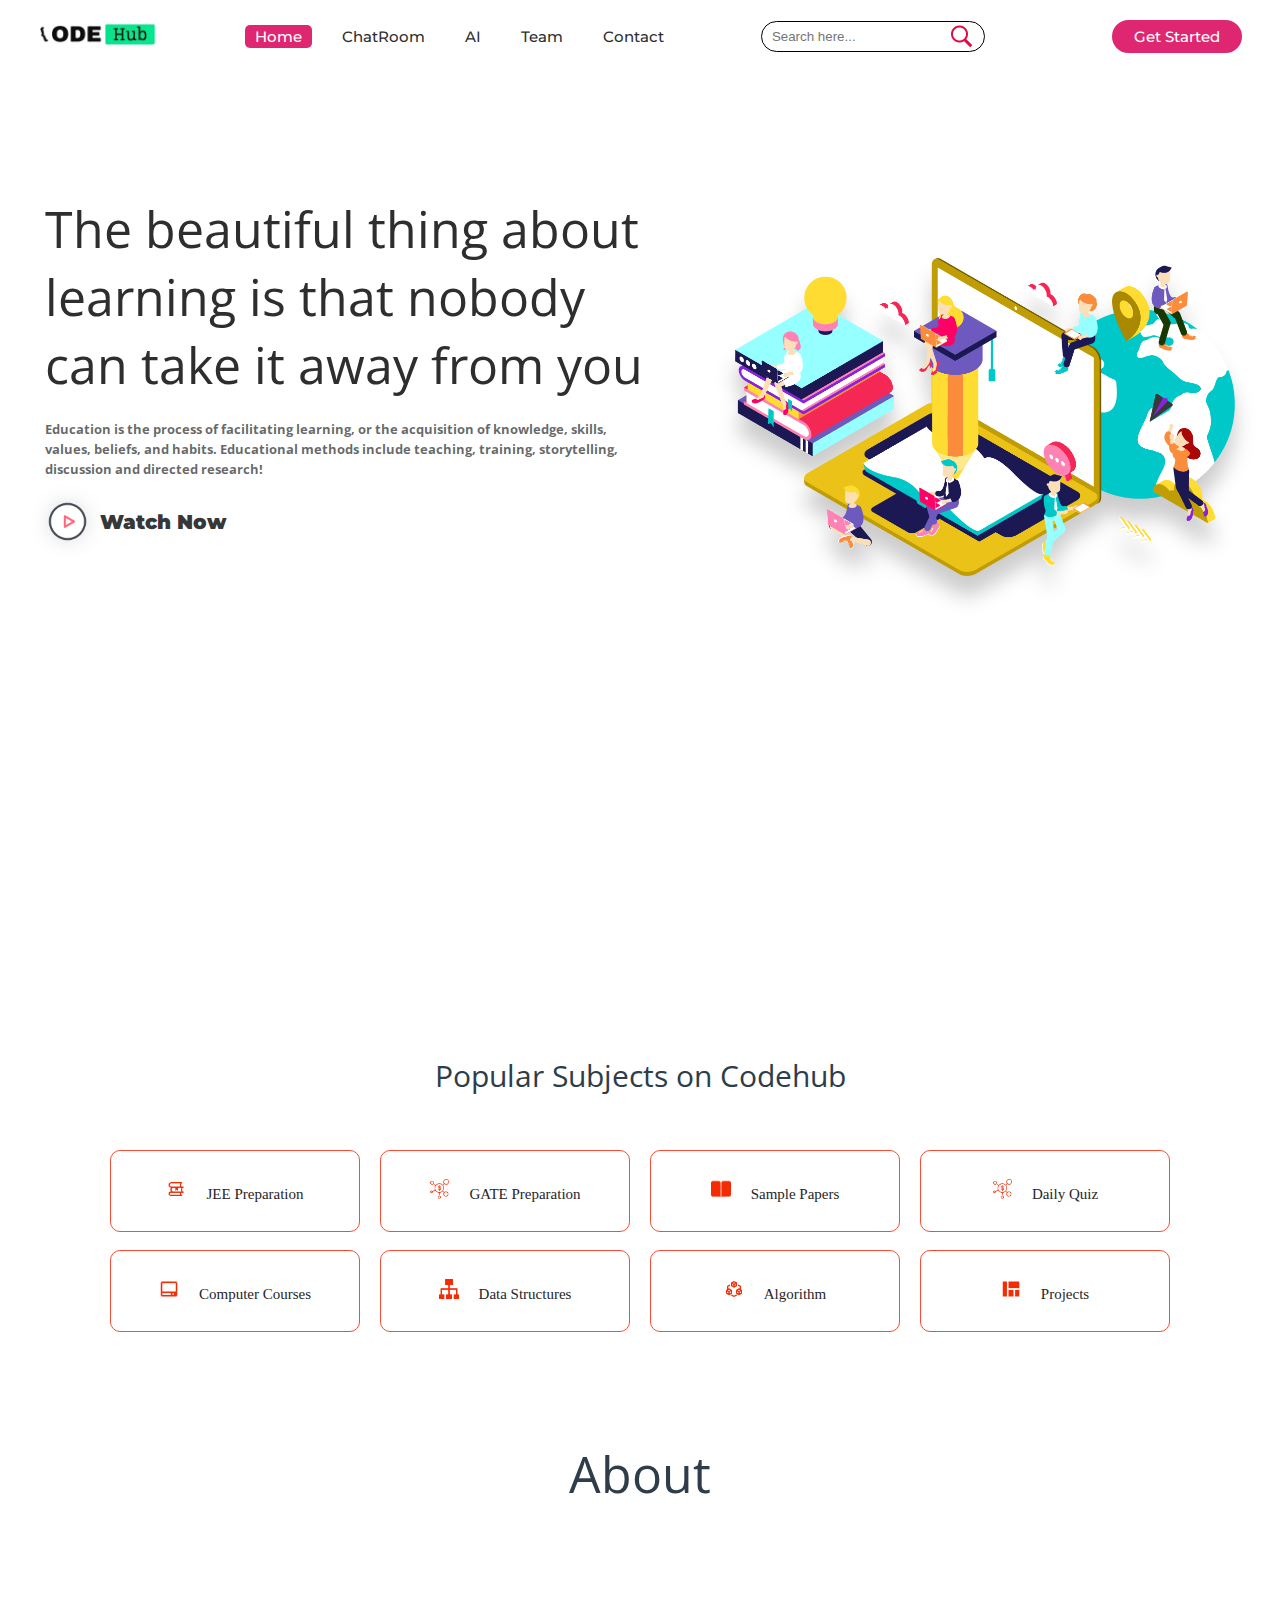
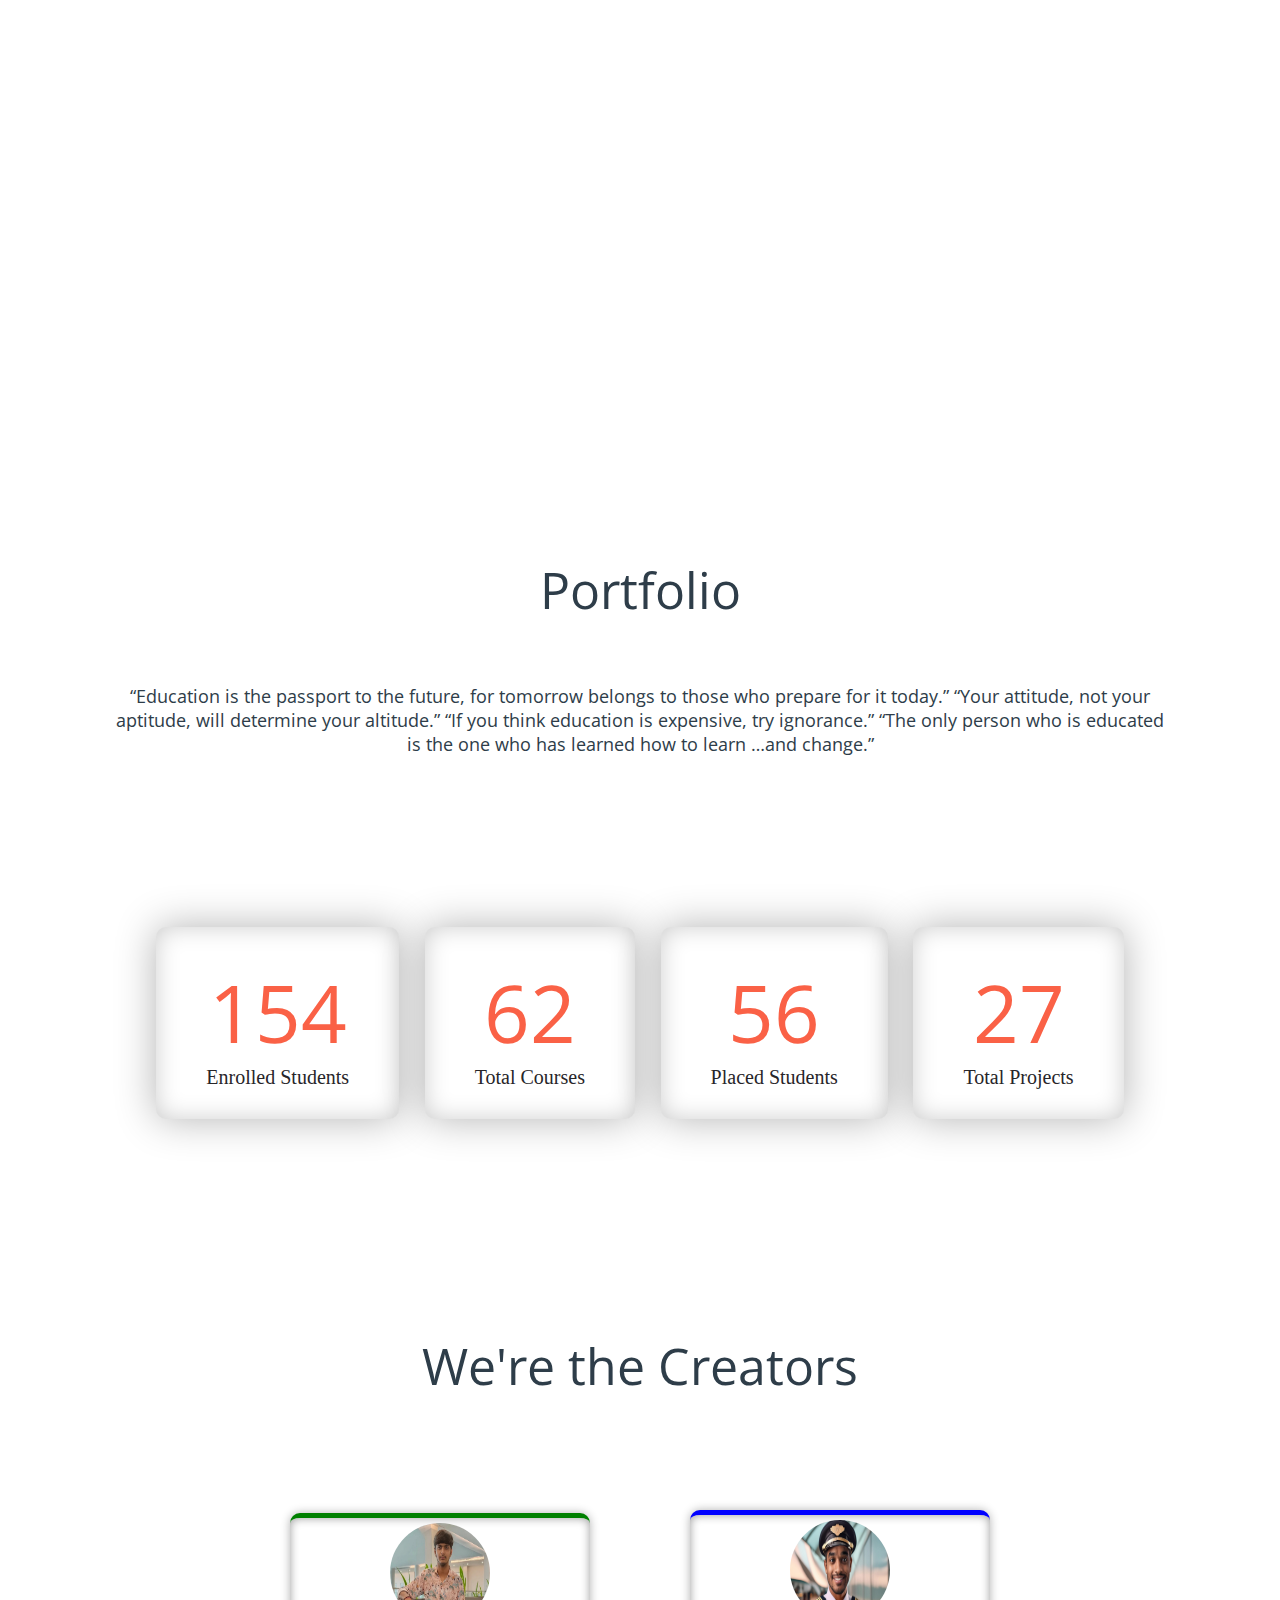
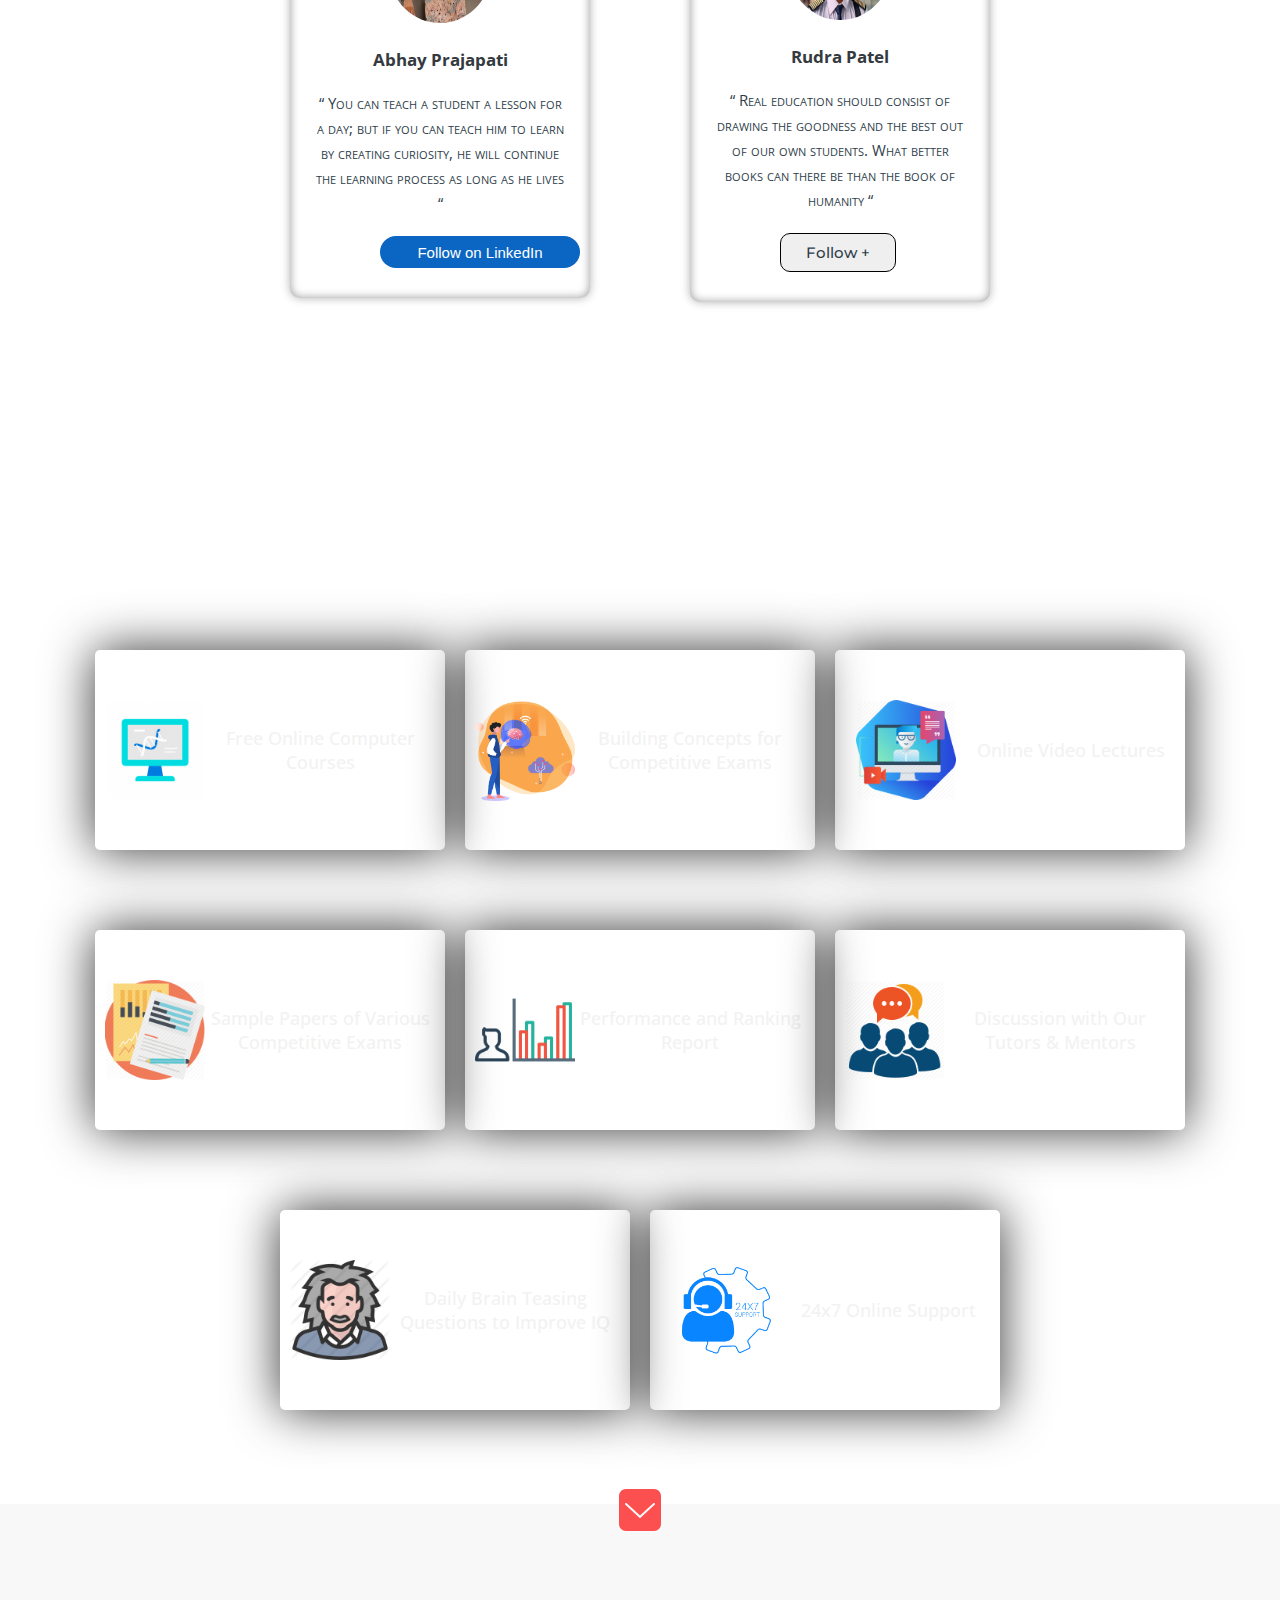
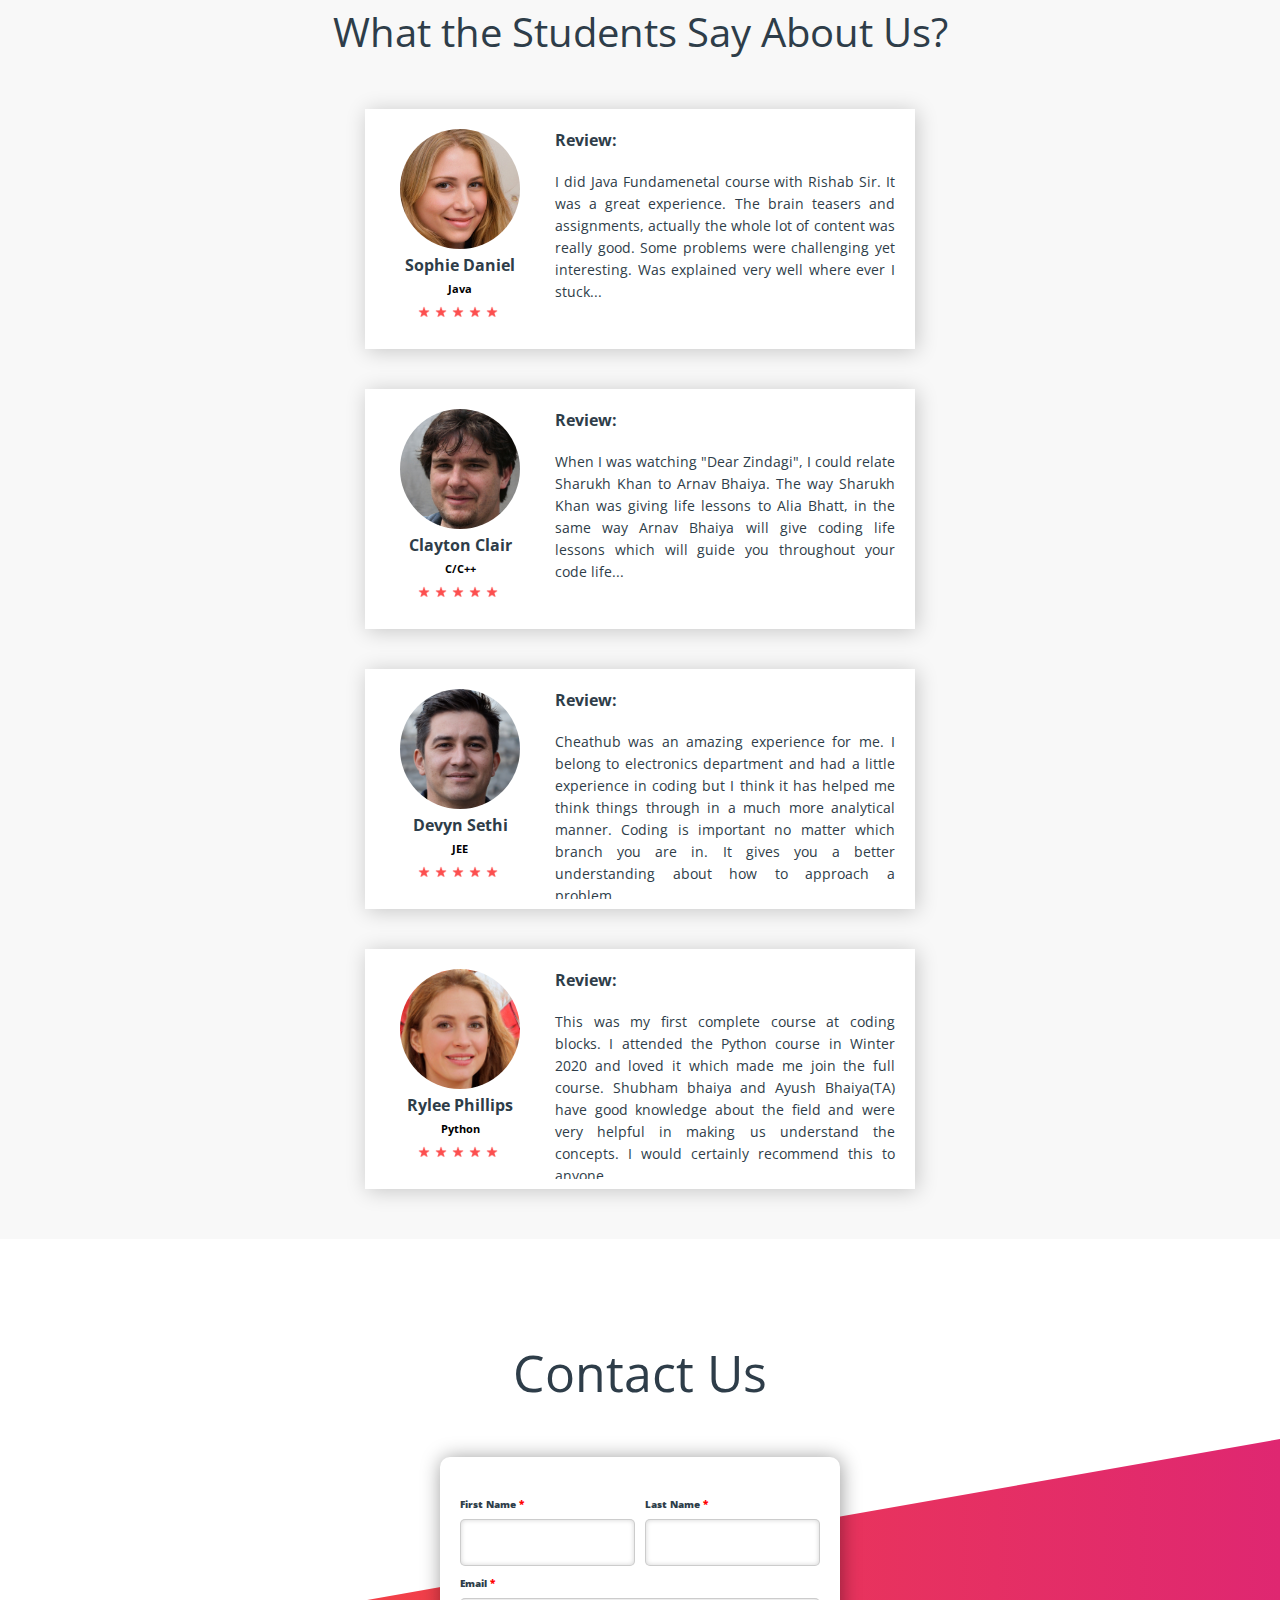
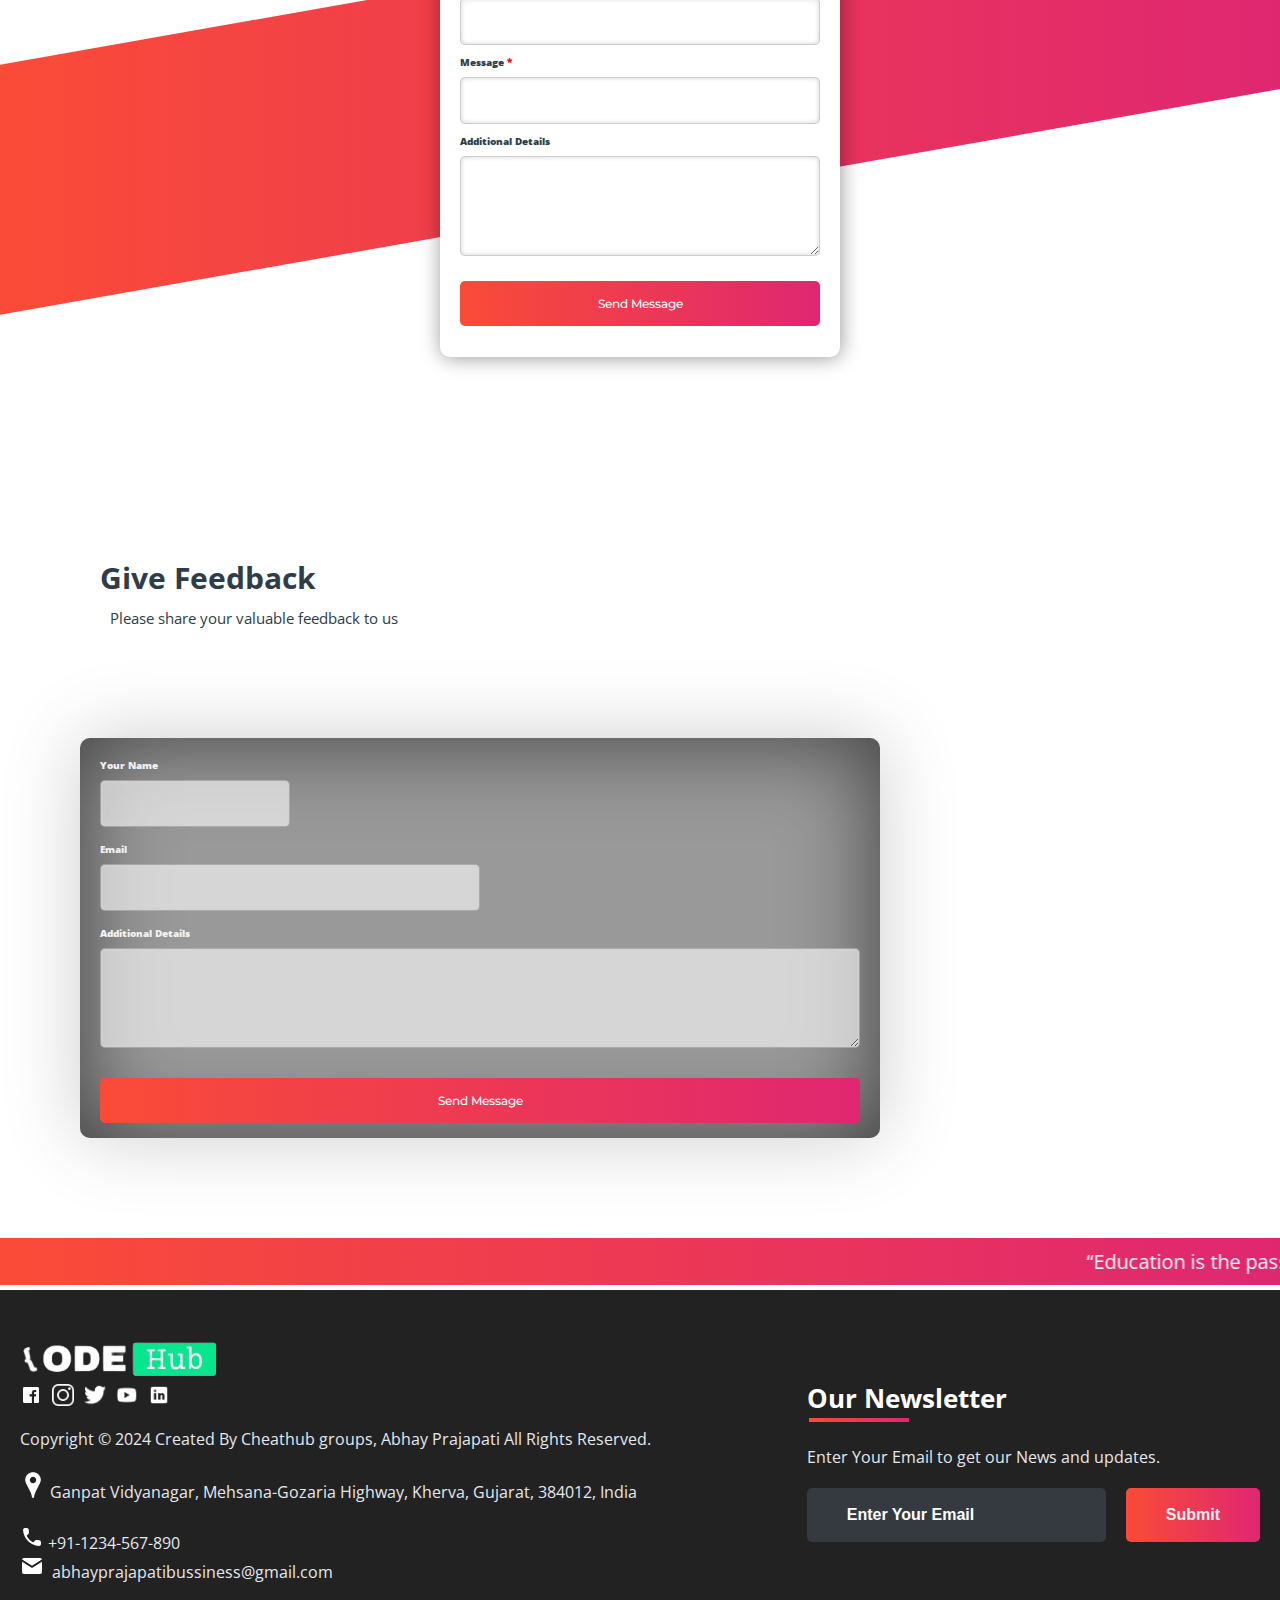
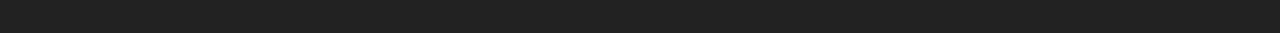
==== commit 98f16dc6: "Update index.html" ====
--- a/index.html
+++ b/index.html
@@ -1,6 +1,7 @@
 <!DOCTYPE html>
 <html>
 <head>
+	
 	<link rel="shortcut icon" type="png" href="images/icon/Boxlogo.png">
 	<meta charset="utf-8">
 	<meta http-equiv="X-UA-Comaptible" content="IE=edge">
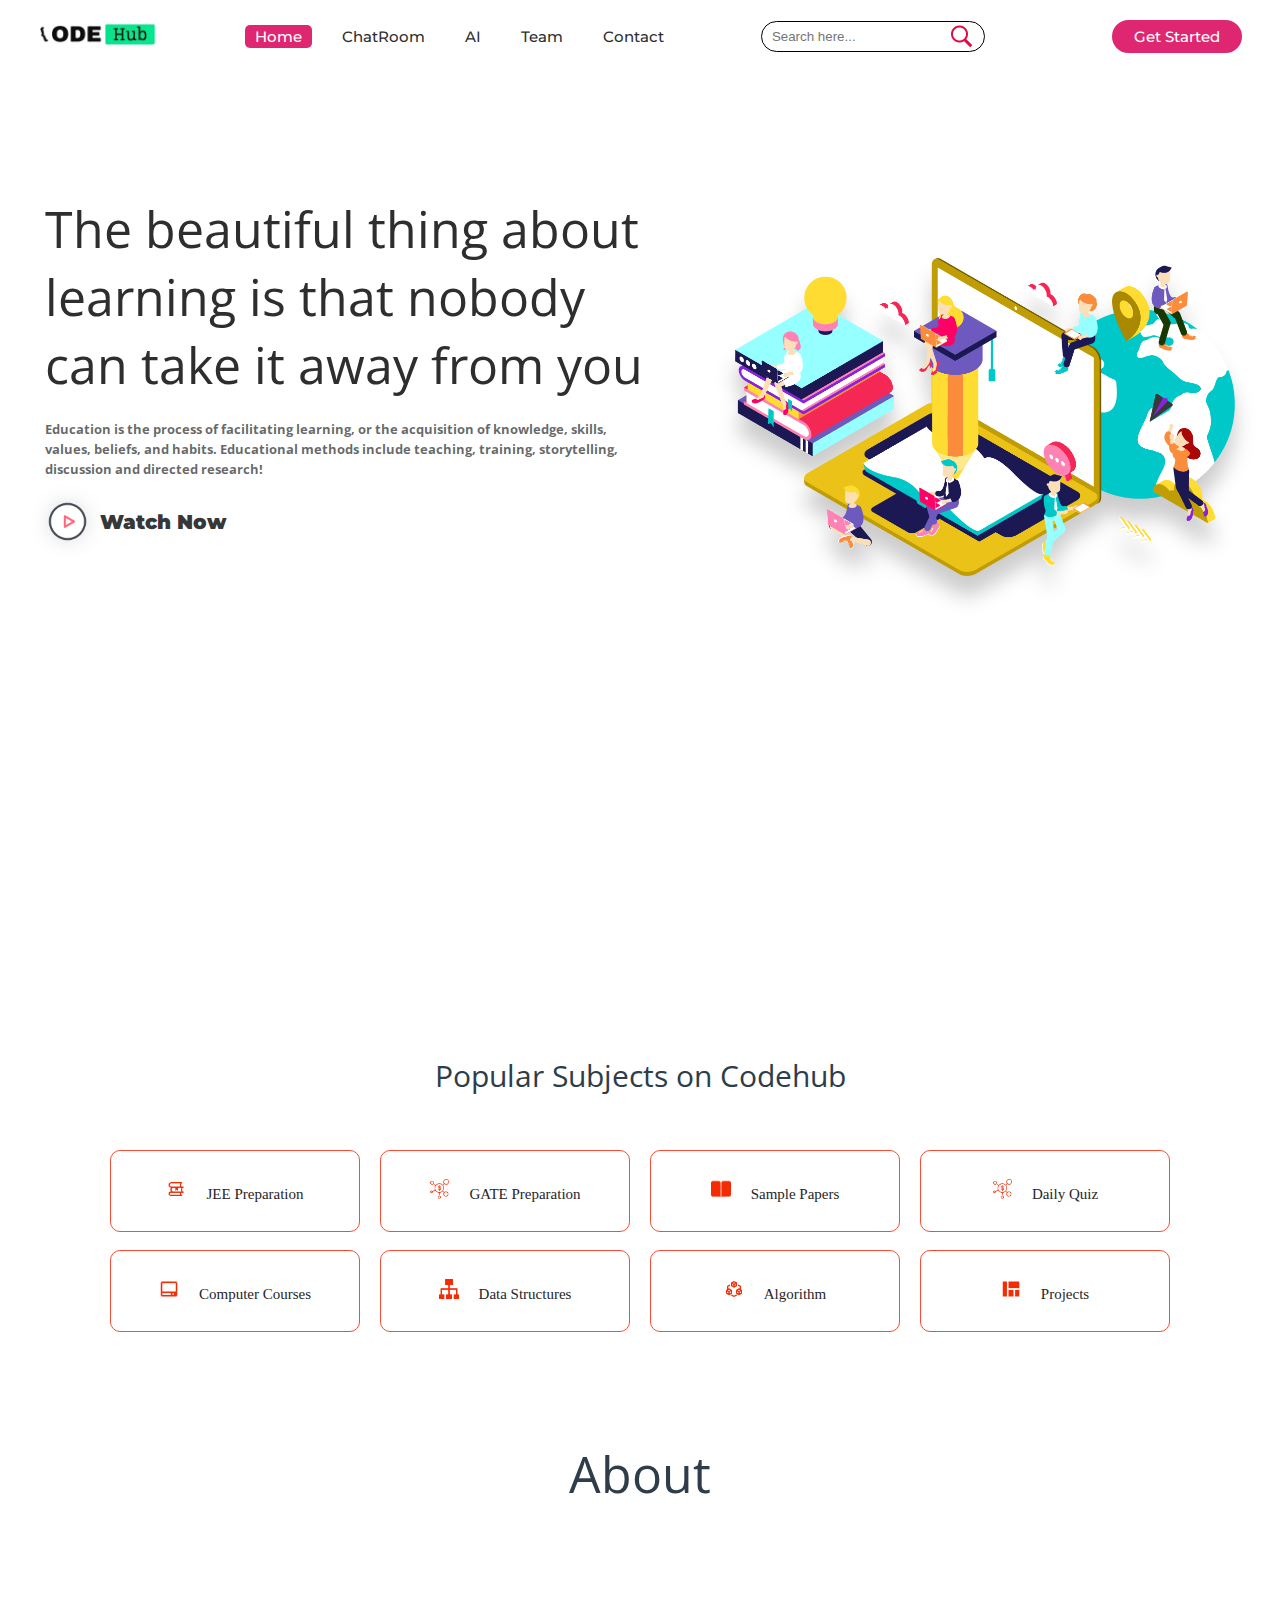
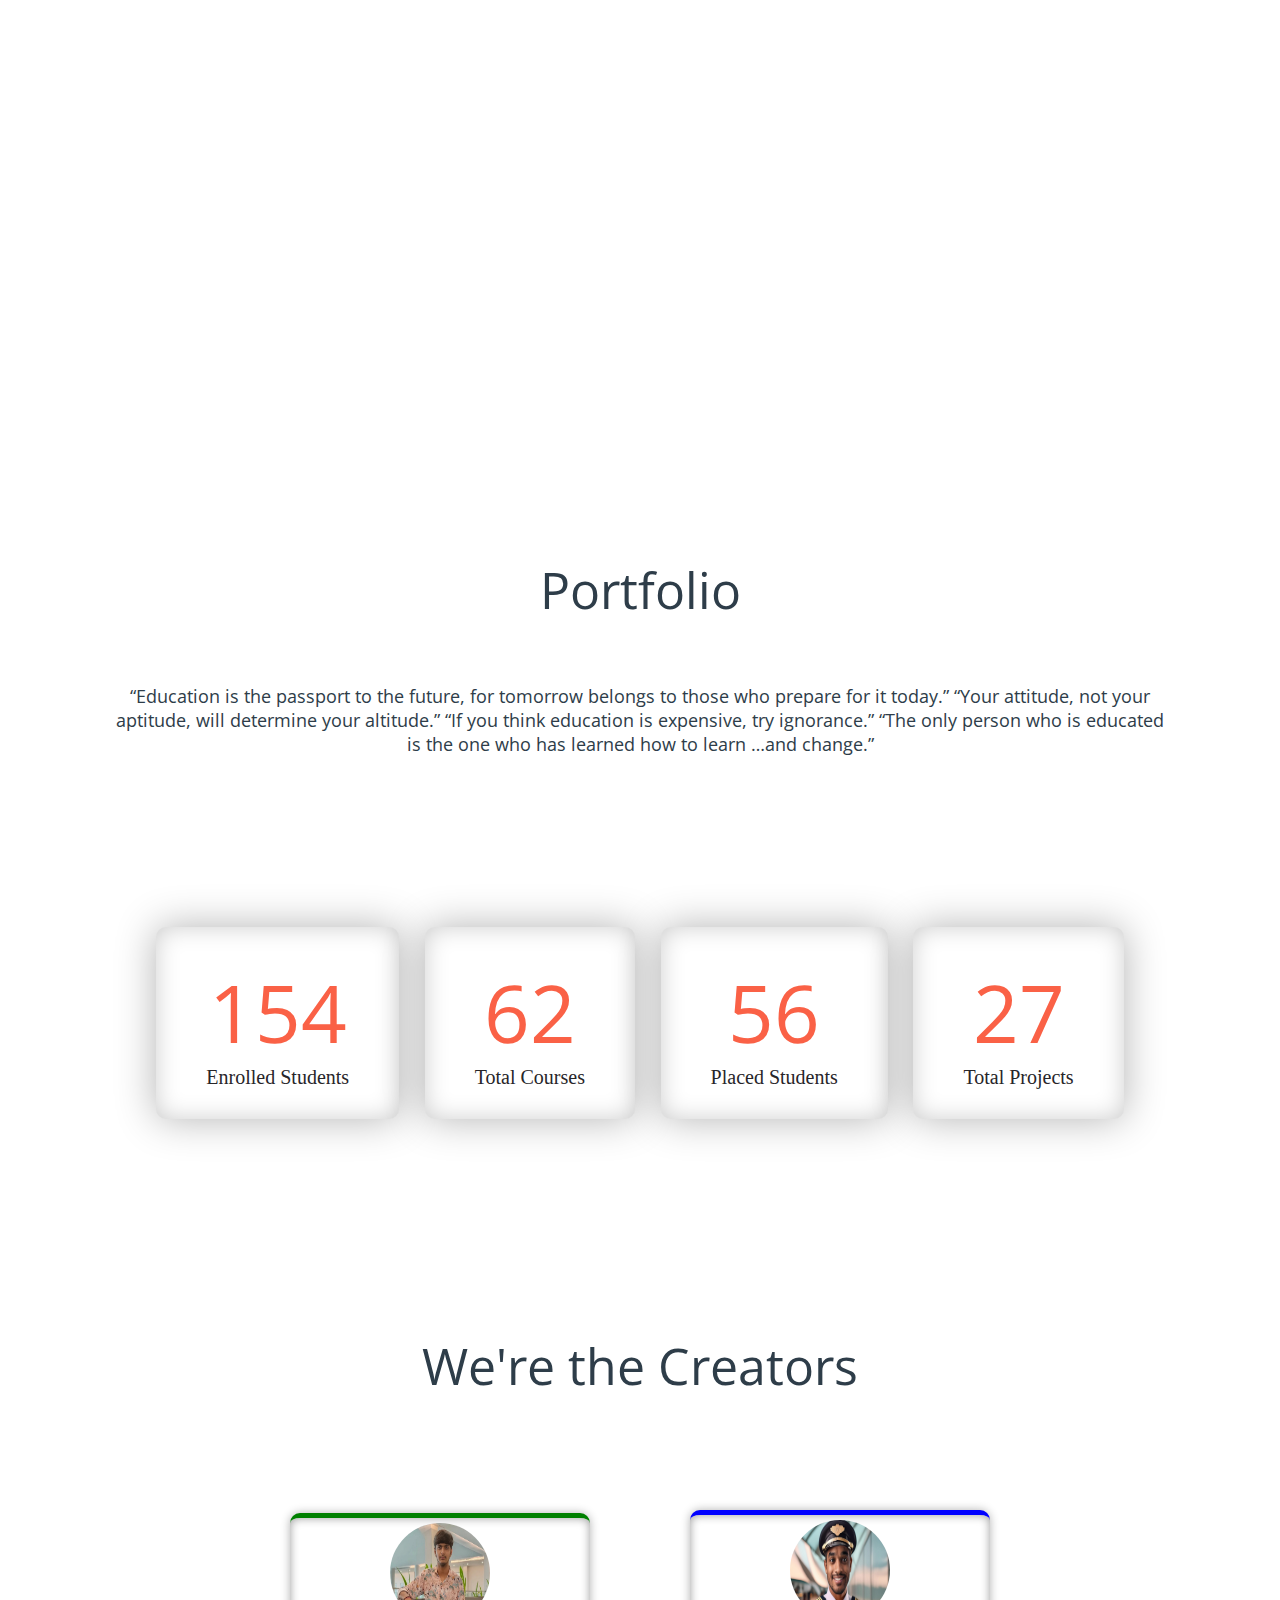
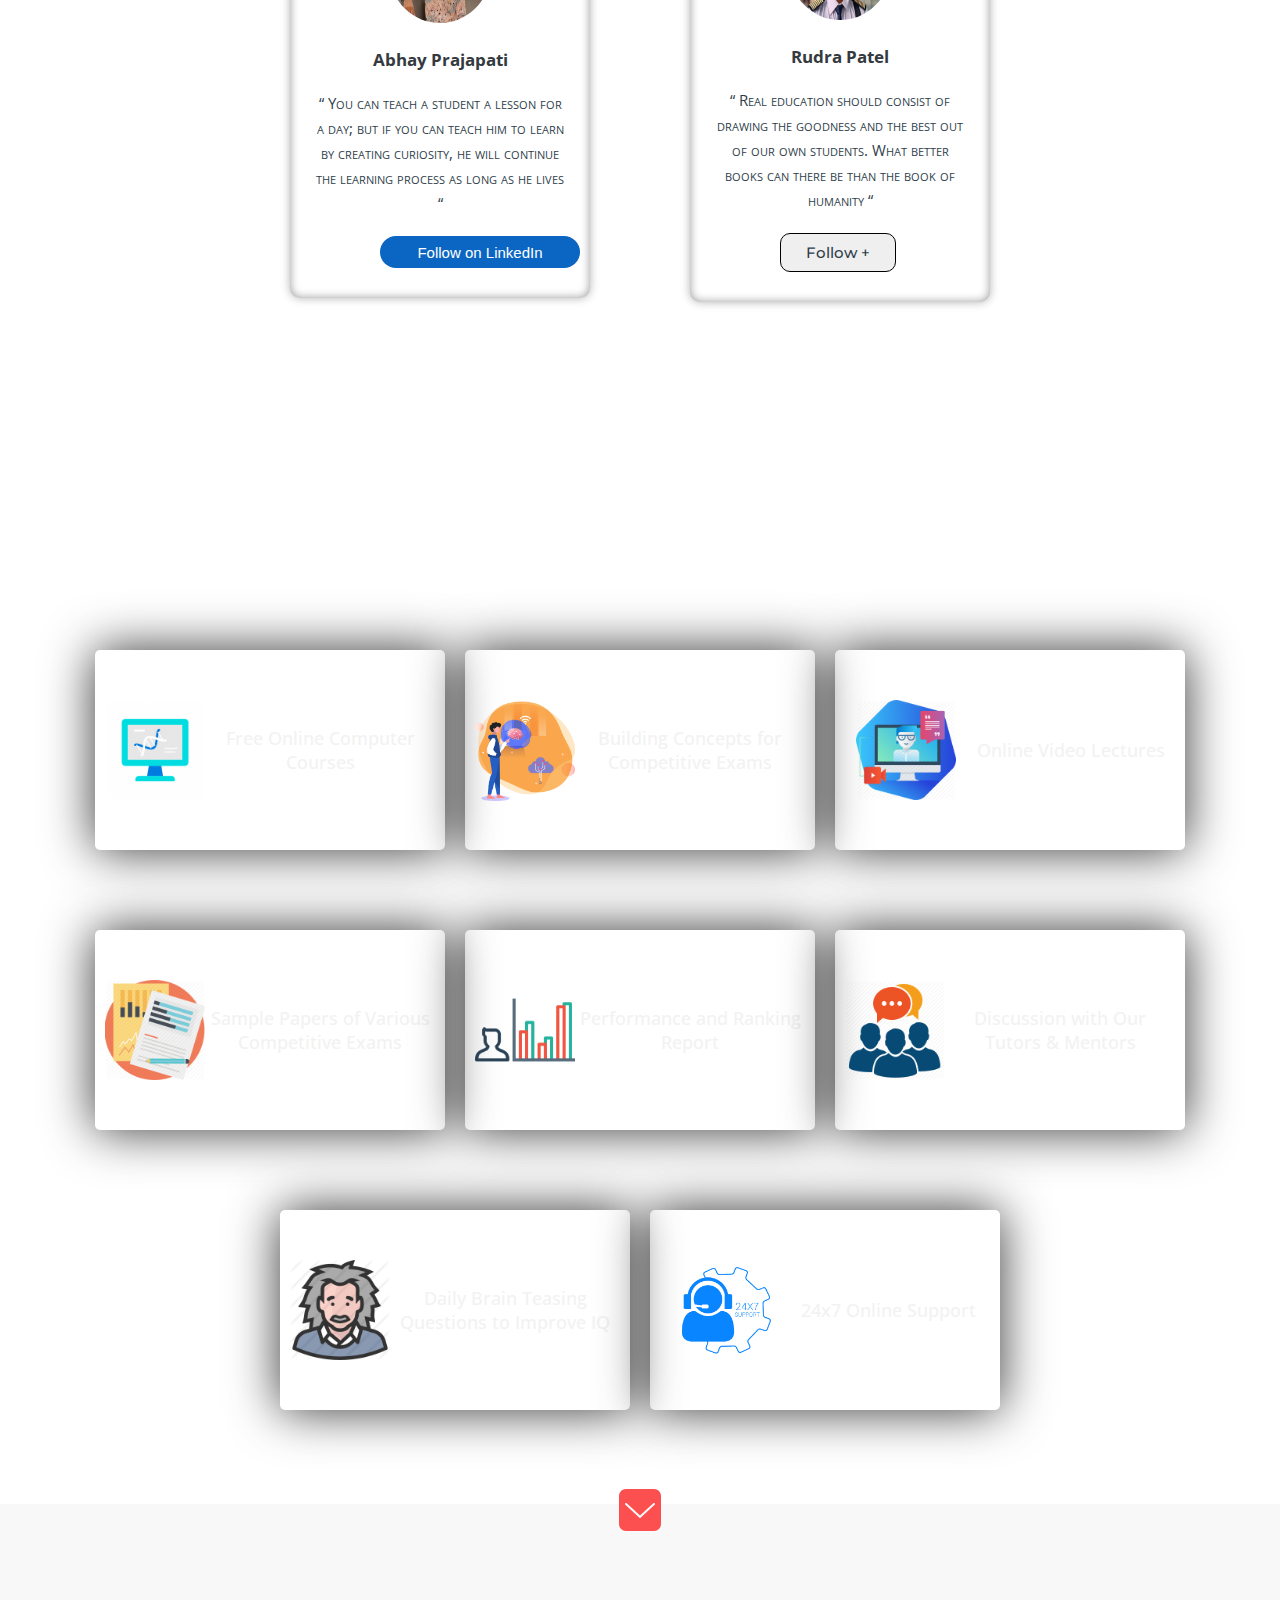
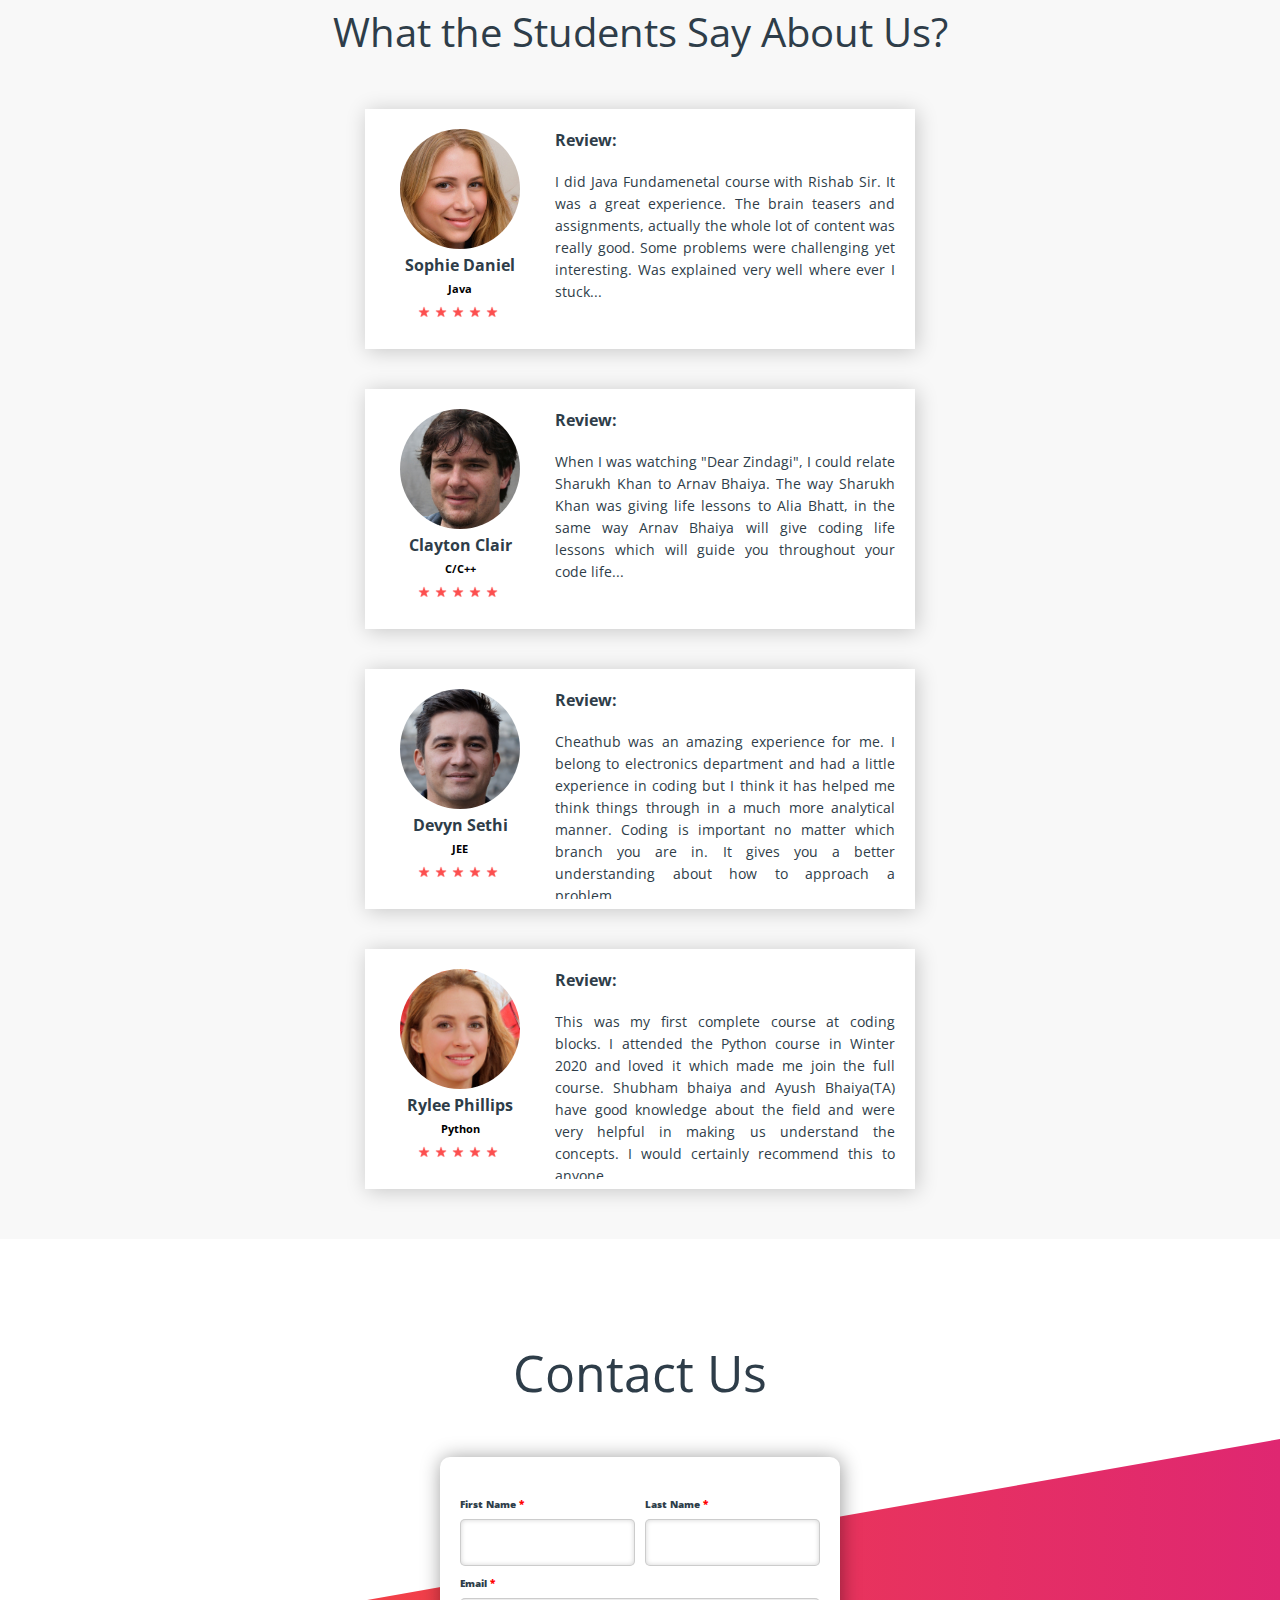
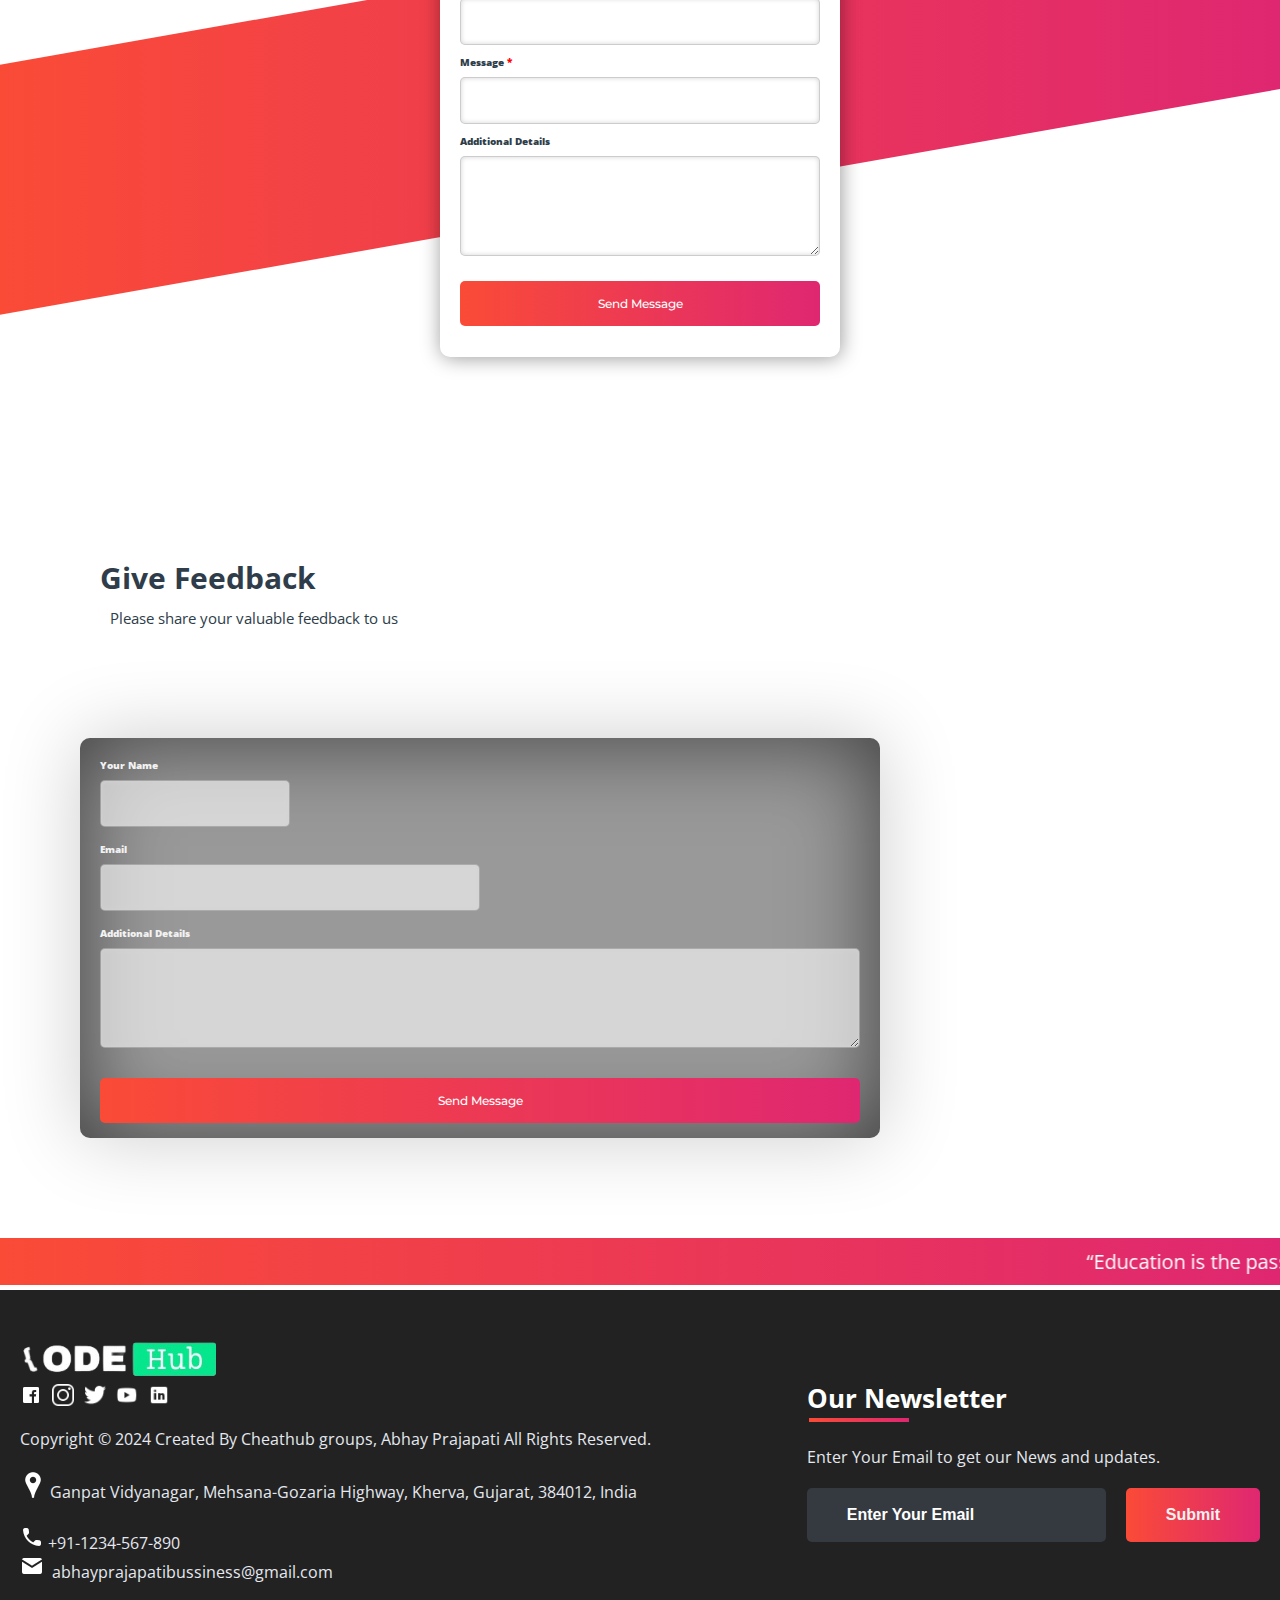
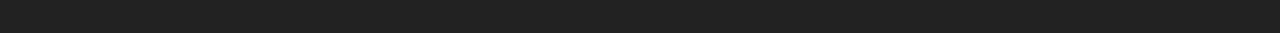
==== commit b4d52050: "Update index.html" ====
--- a/index.html
+++ b/index.html
@@ -1,7 +1,6 @@
 <!DOCTYPE html>
 <html>
 <head>
-	
 	<link rel="shortcut icon" type="png" href="images/icon/Boxlogo.png">
 	<meta charset="utf-8">
 	<meta http-equiv="X-UA-Comaptible" content="IE=edge">
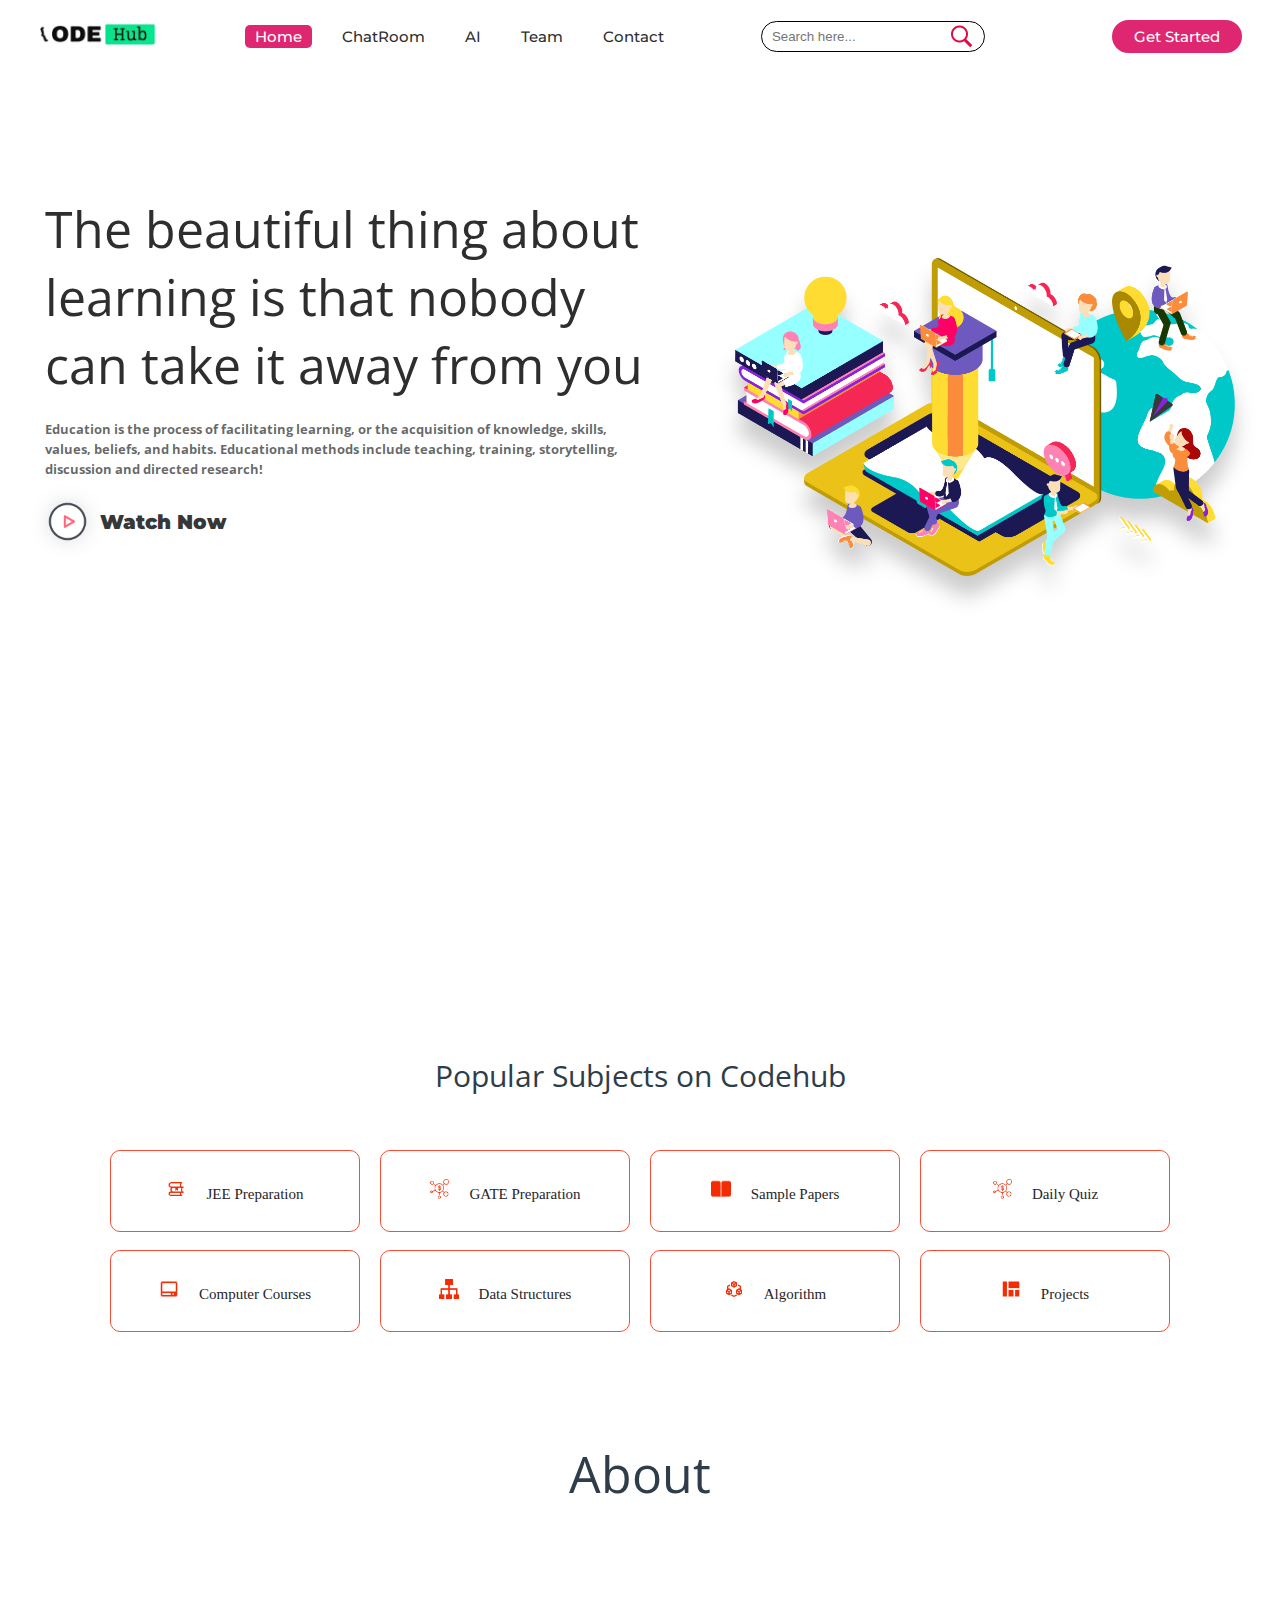
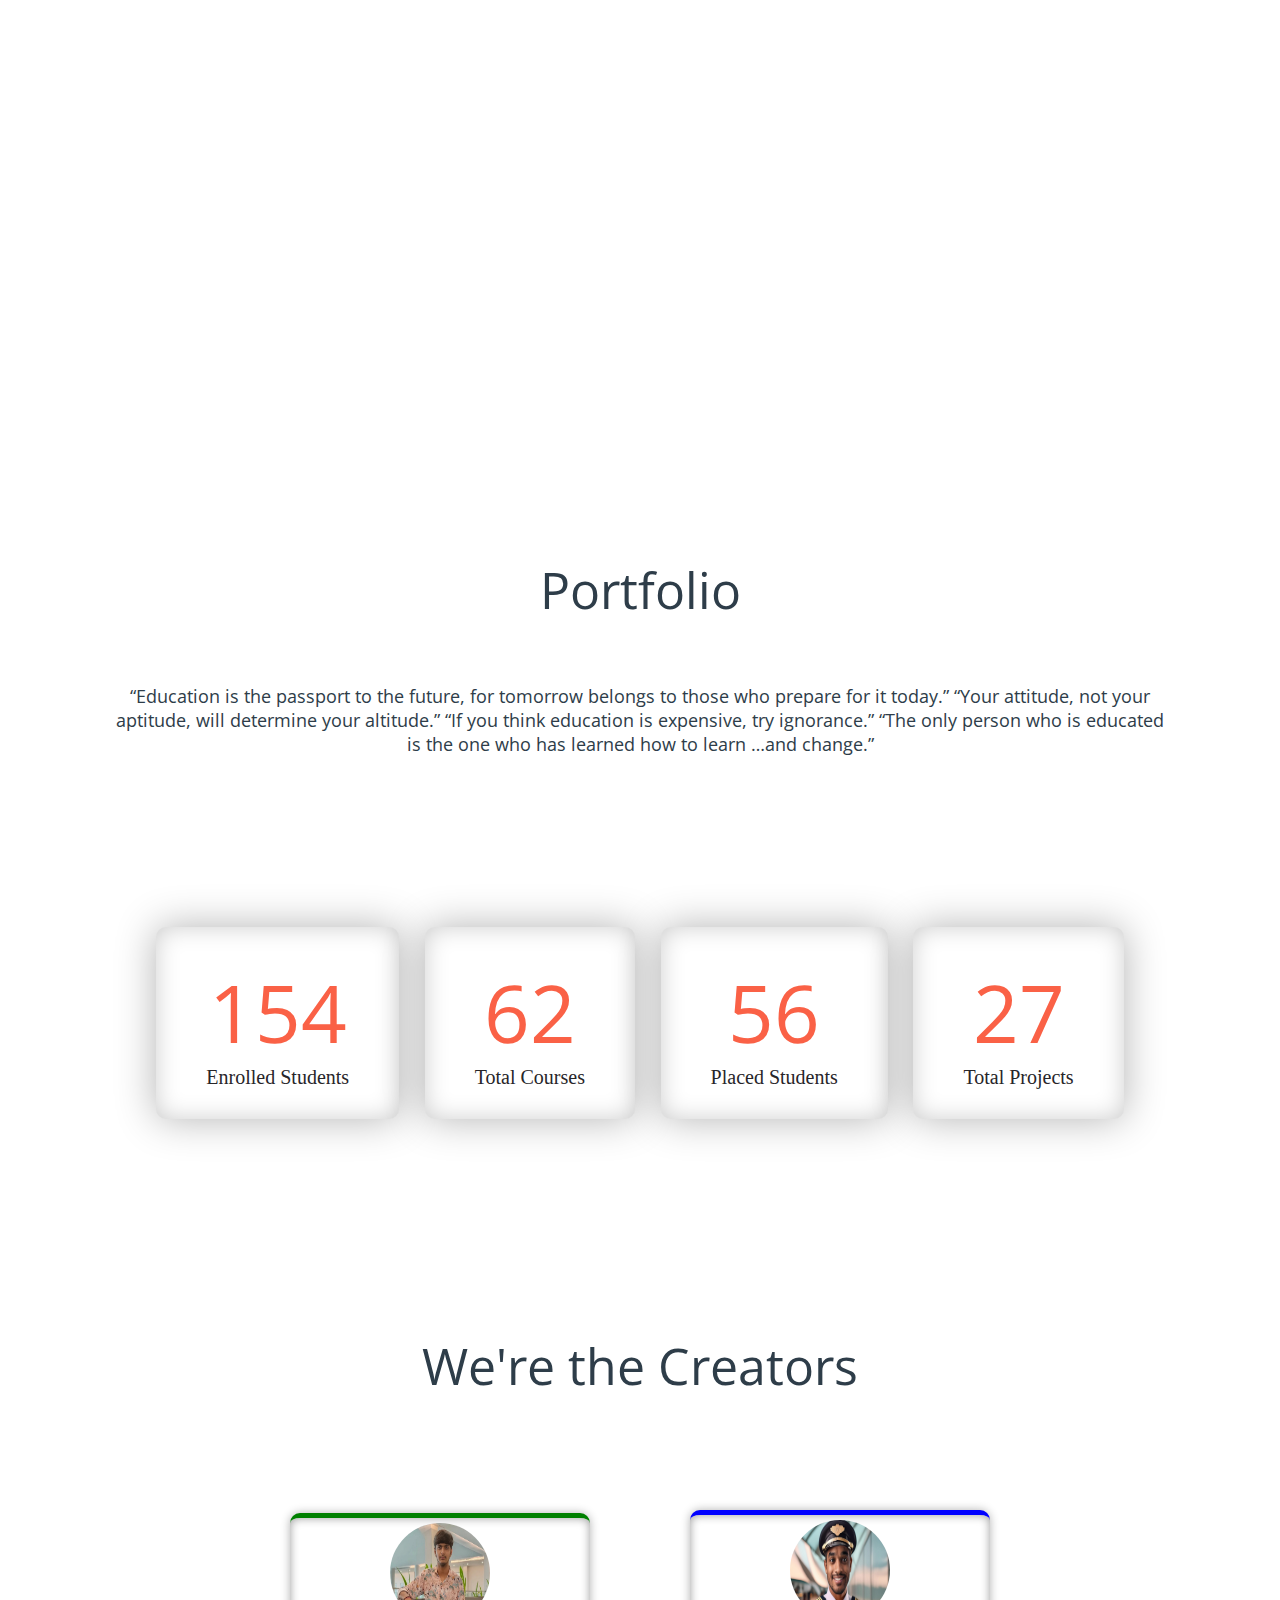
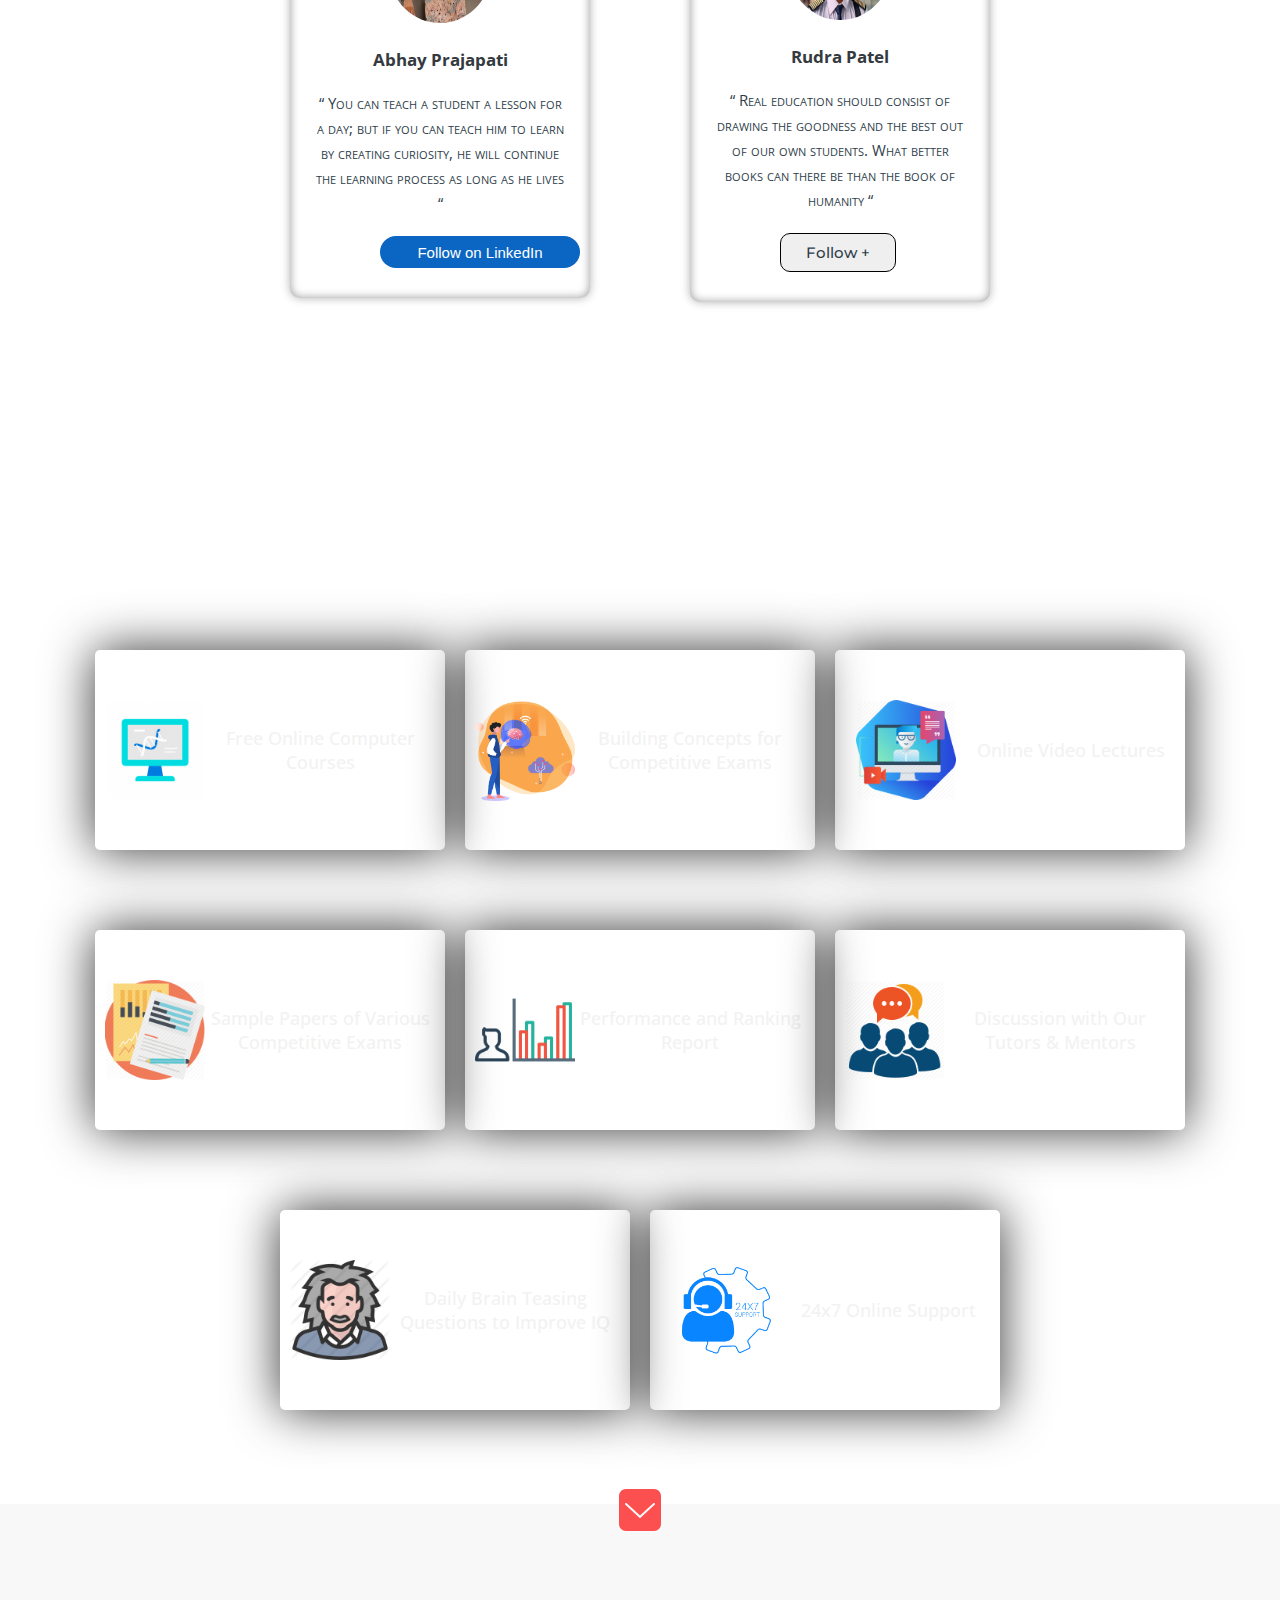
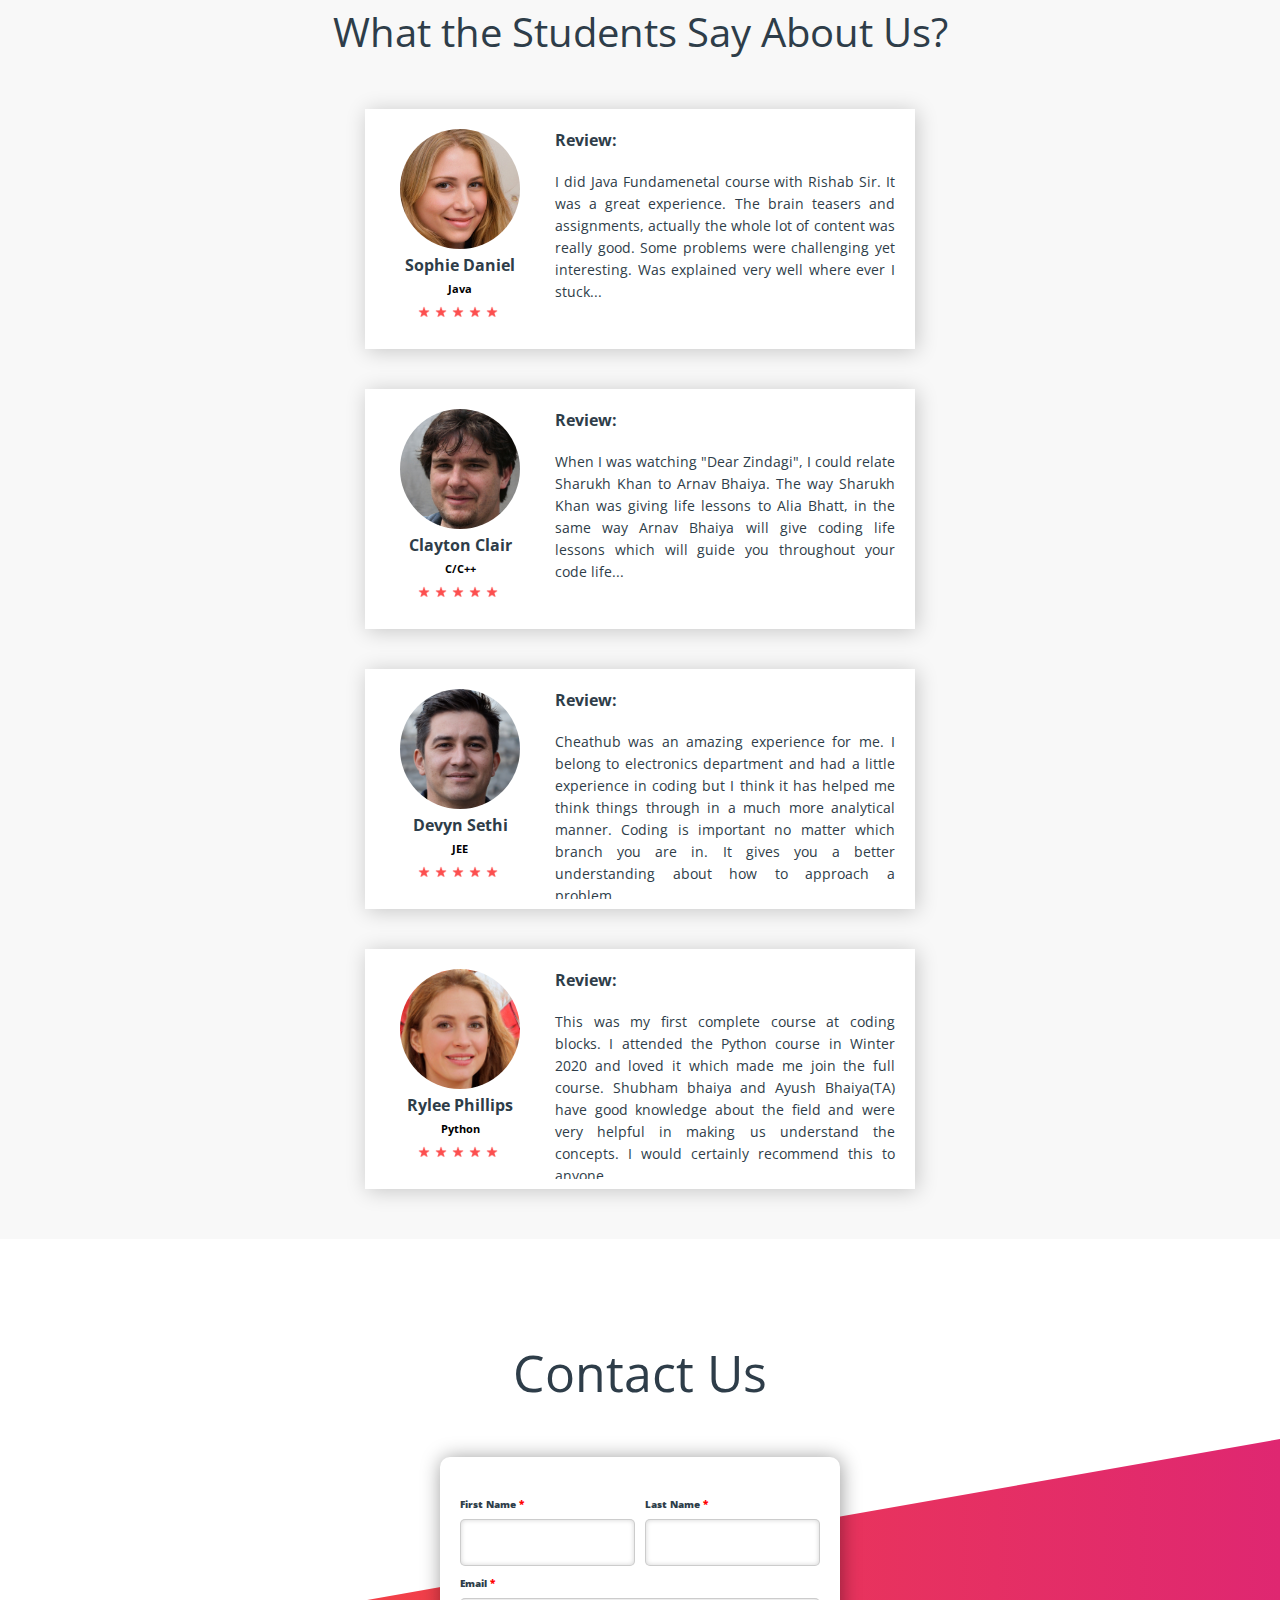
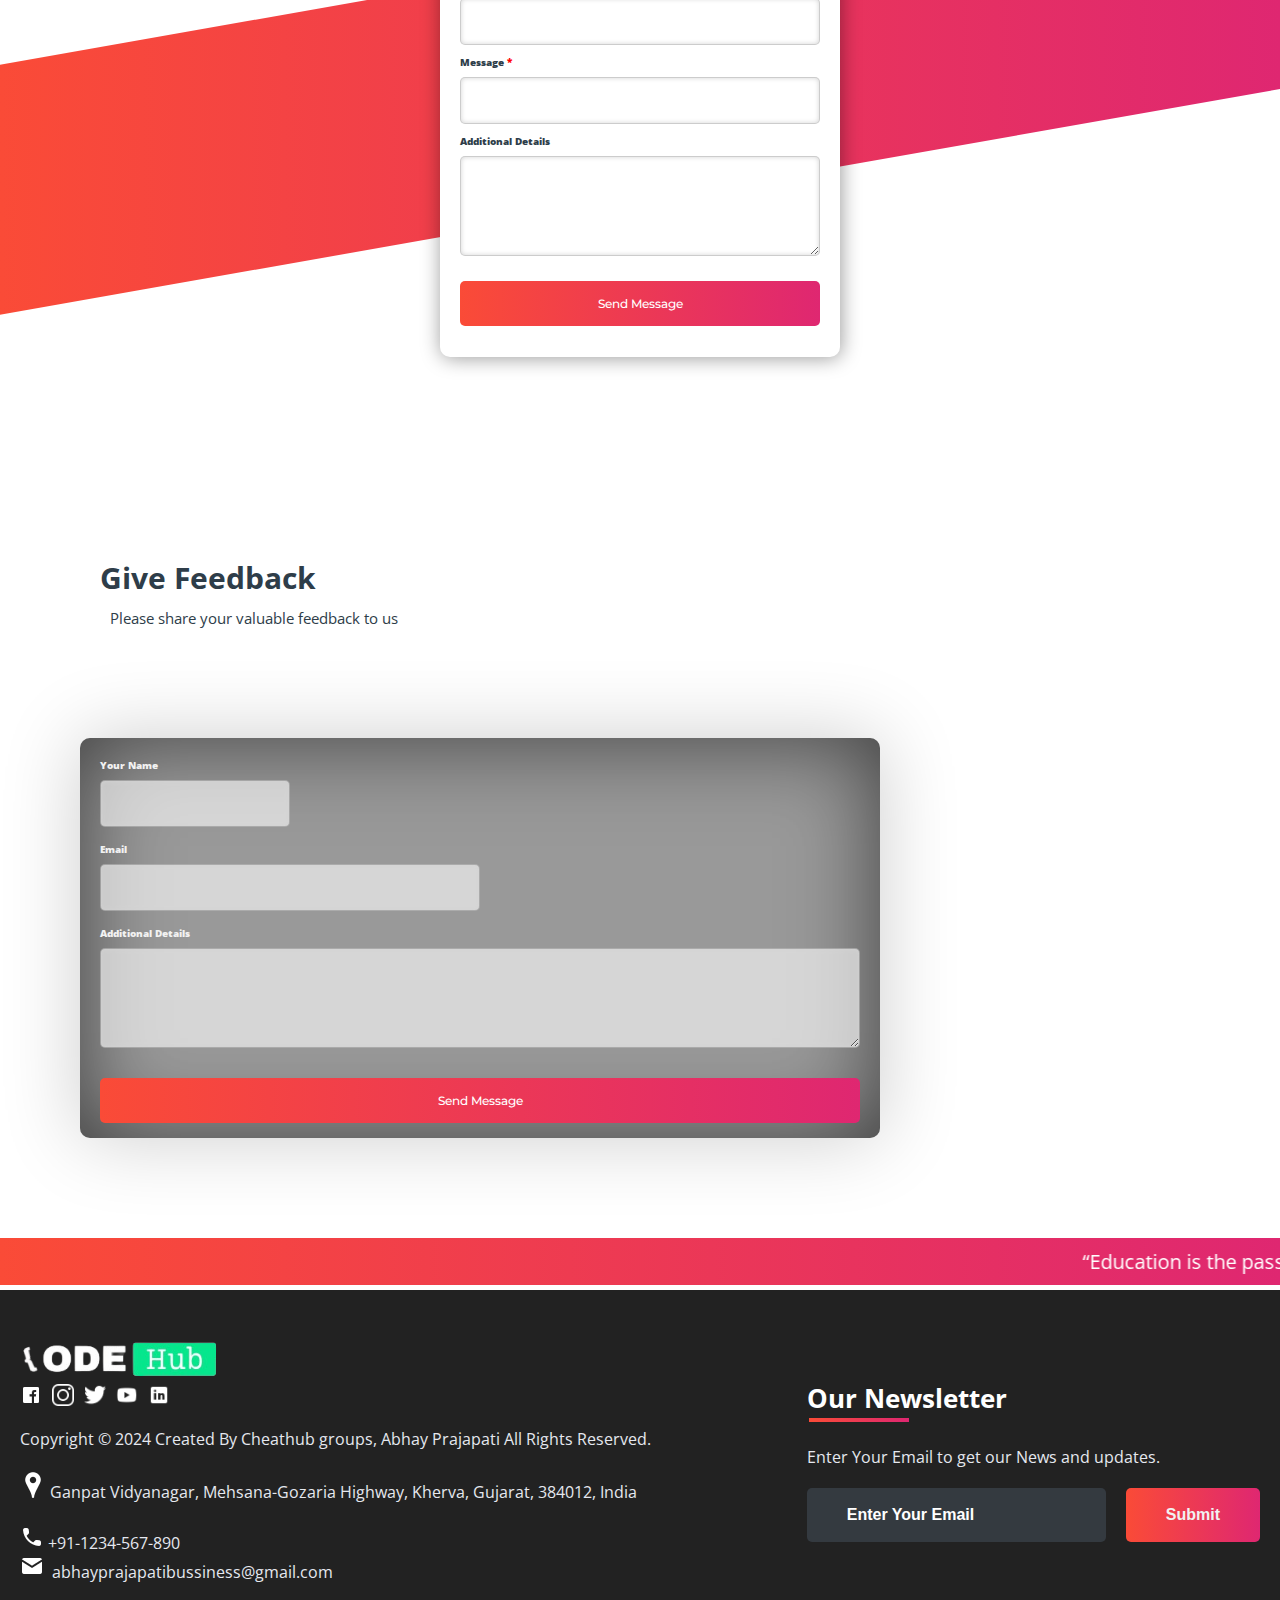
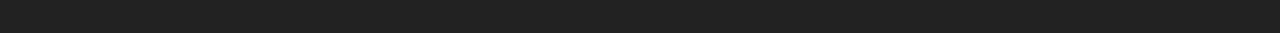
==== commit 25b0a549: "Update index.html" ====
--- a/index.html
+++ b/index.html
@@ -1,6 +1,7 @@
 <!DOCTYPE html>
 <html>
 <head>
+
 	<link rel="shortcut icon" type="png" href="images/icon/Boxlogo.png">
 	<meta charset="utf-8">
 	<meta http-equiv="X-UA-Comaptible" content="IE=edge">
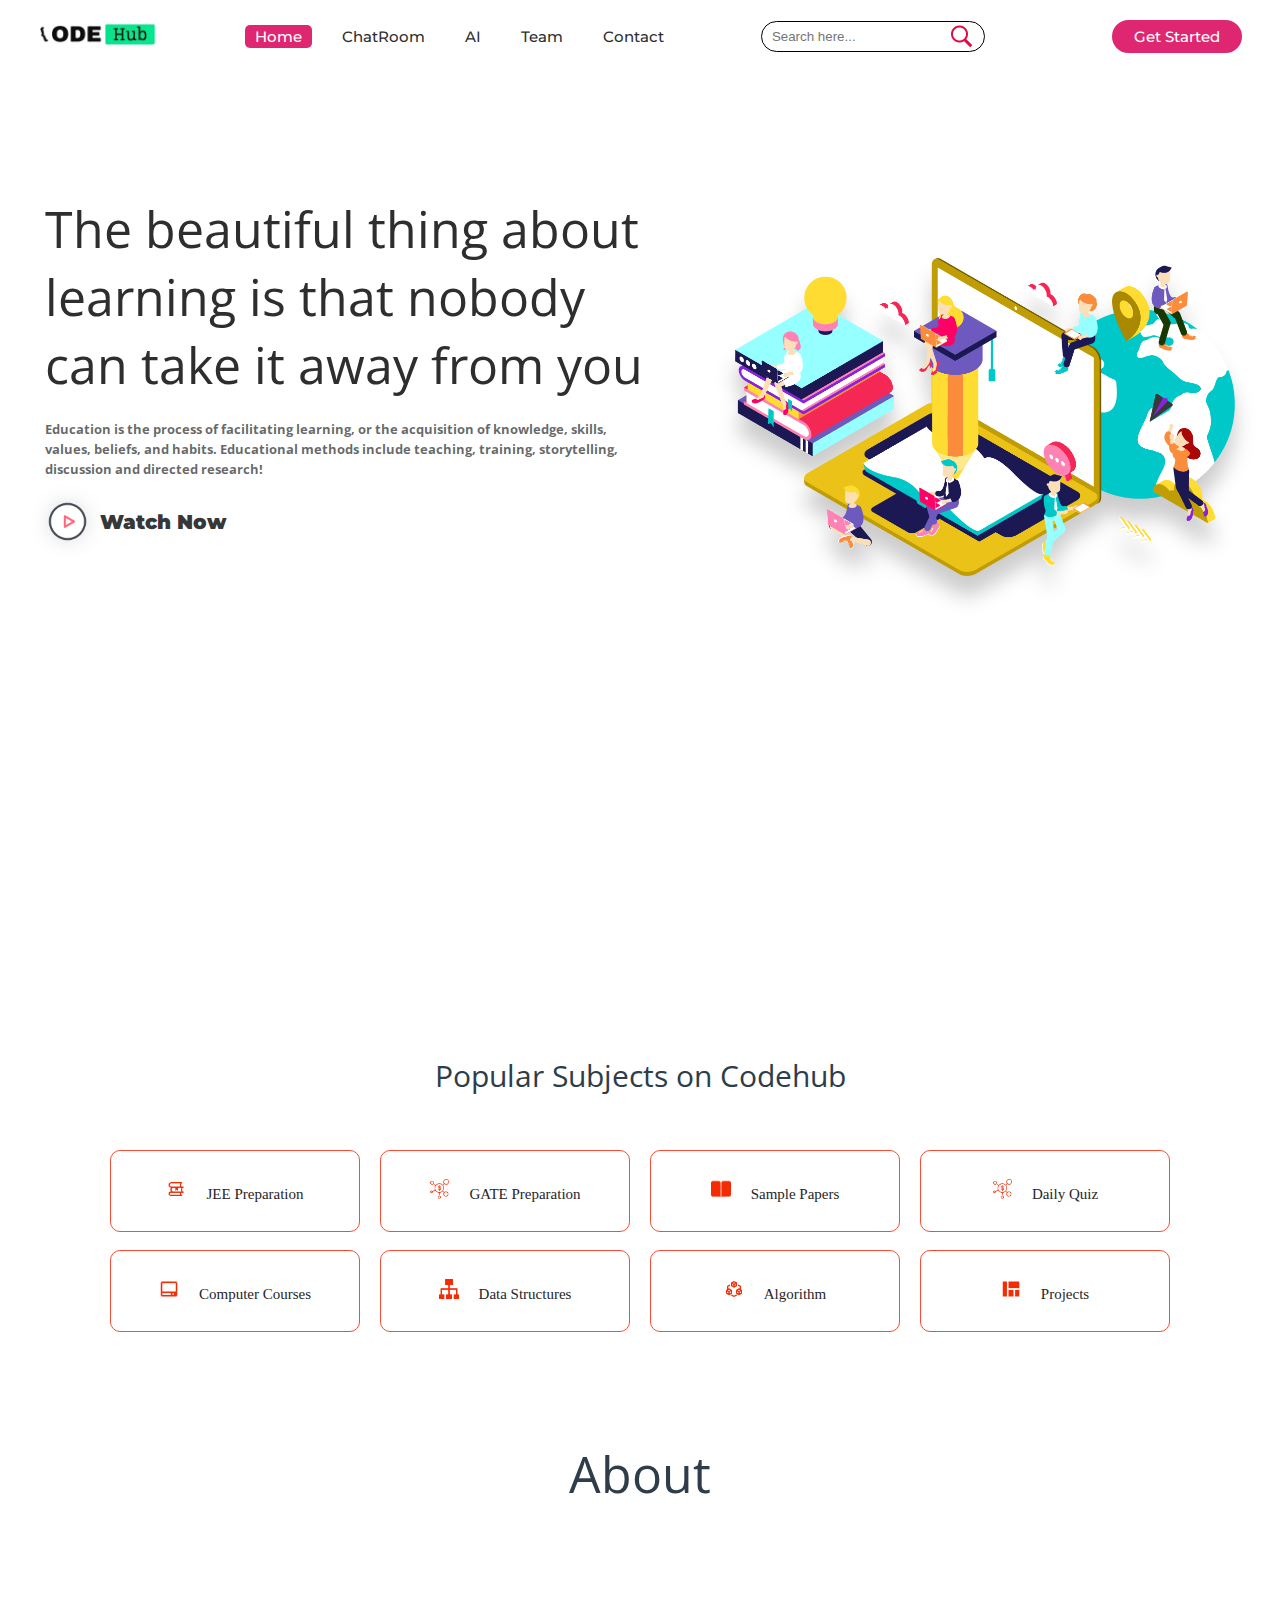
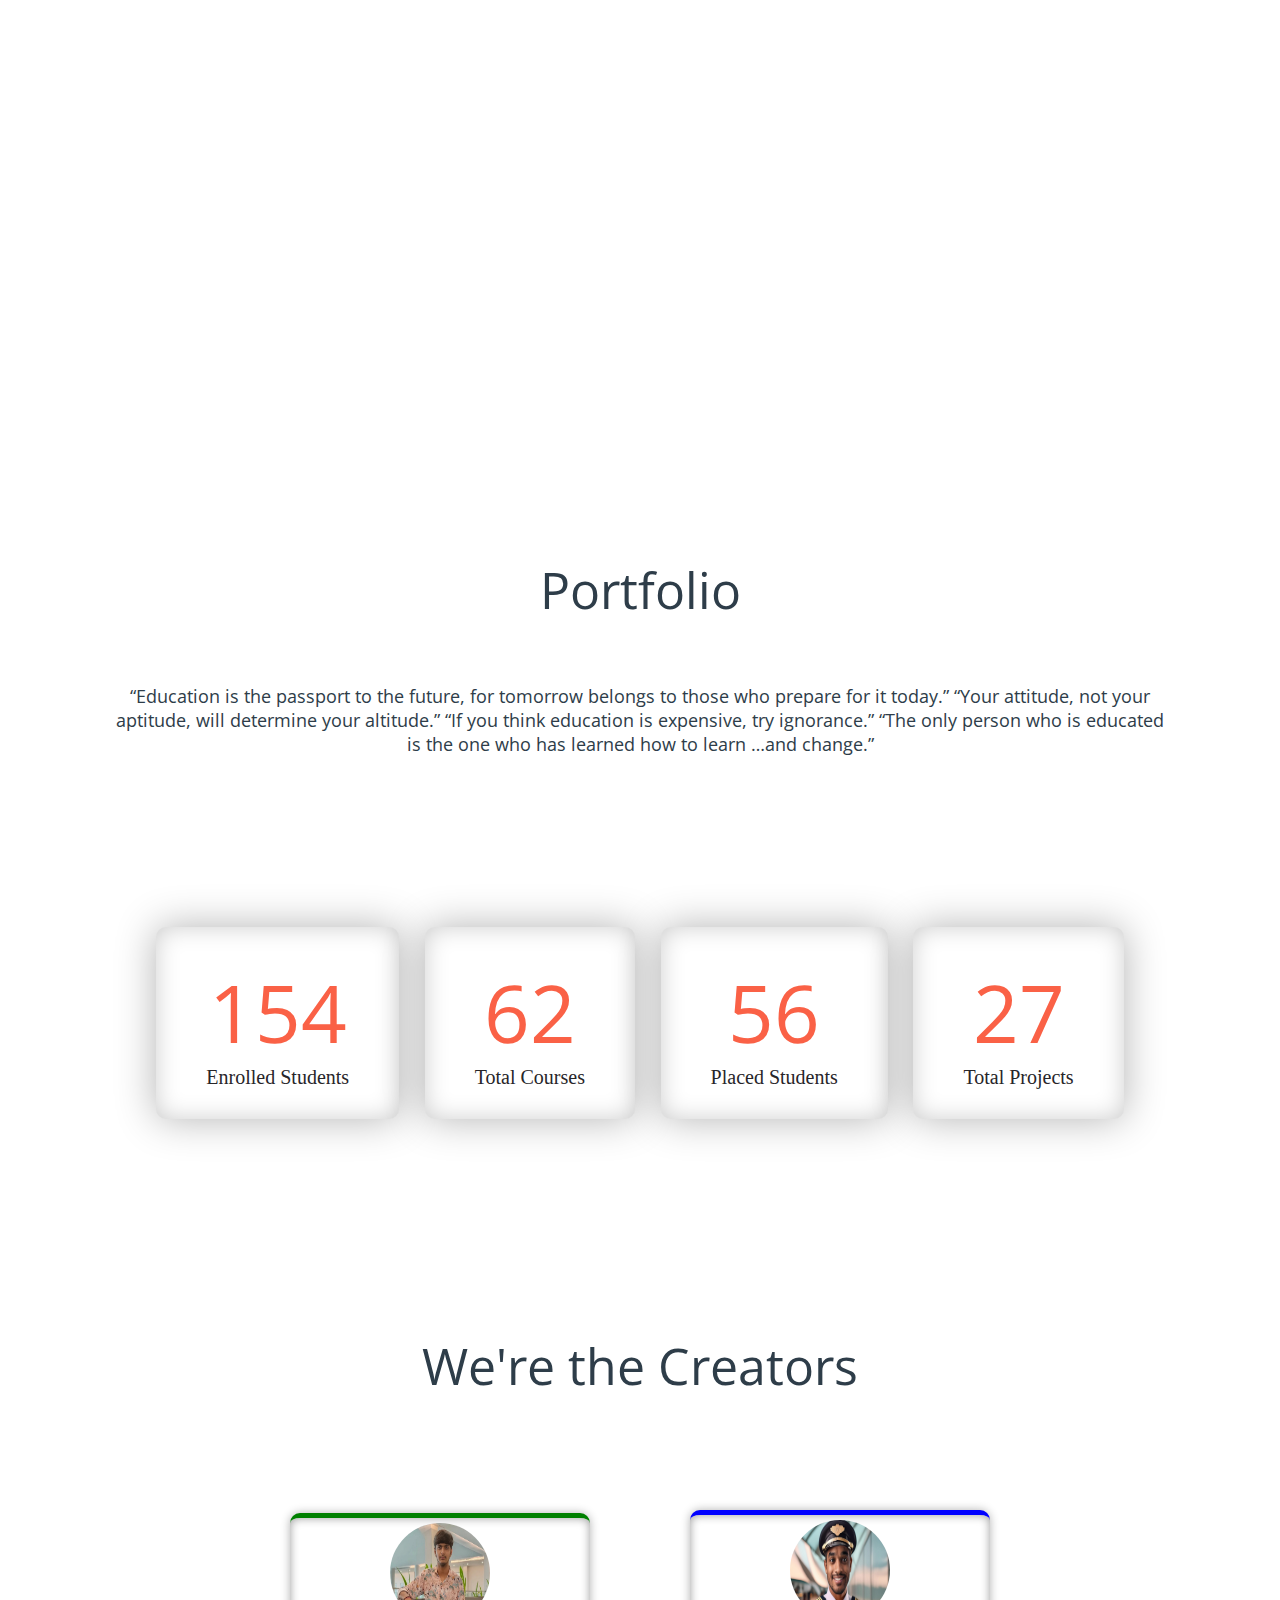
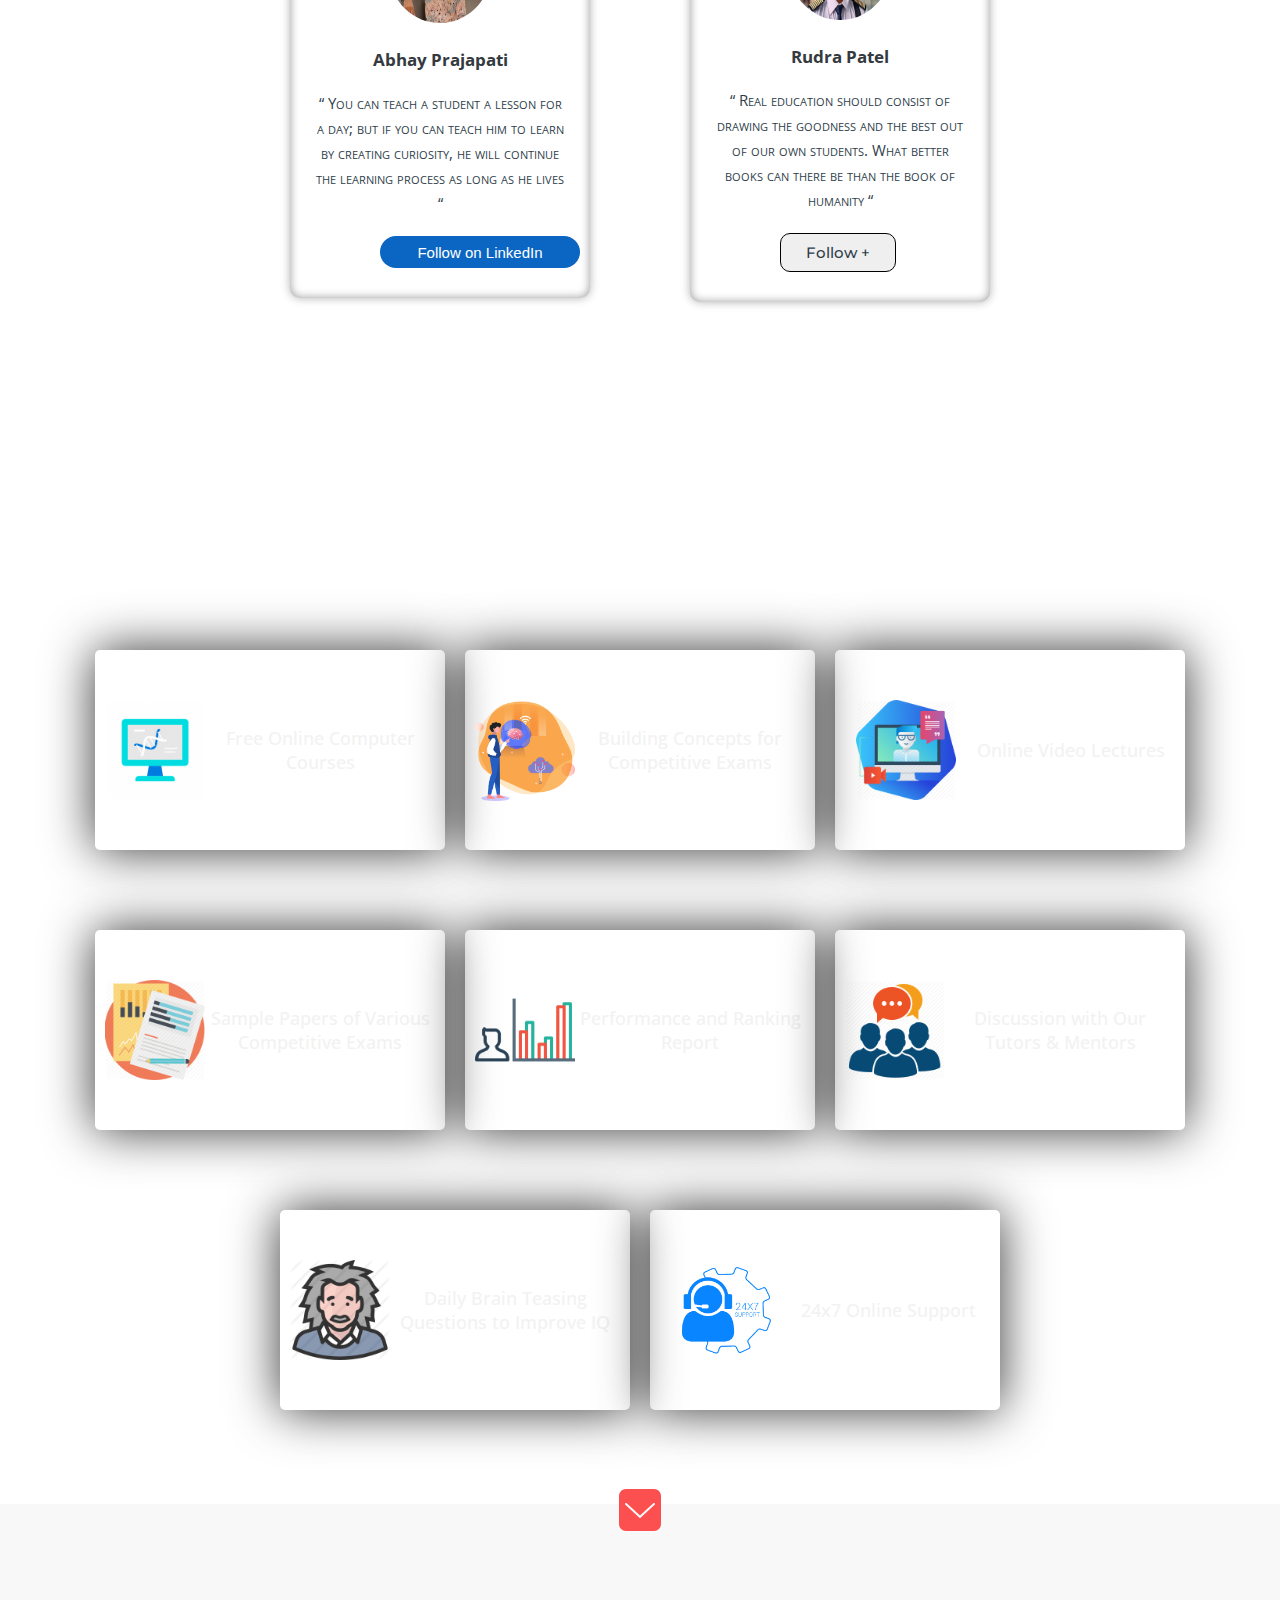
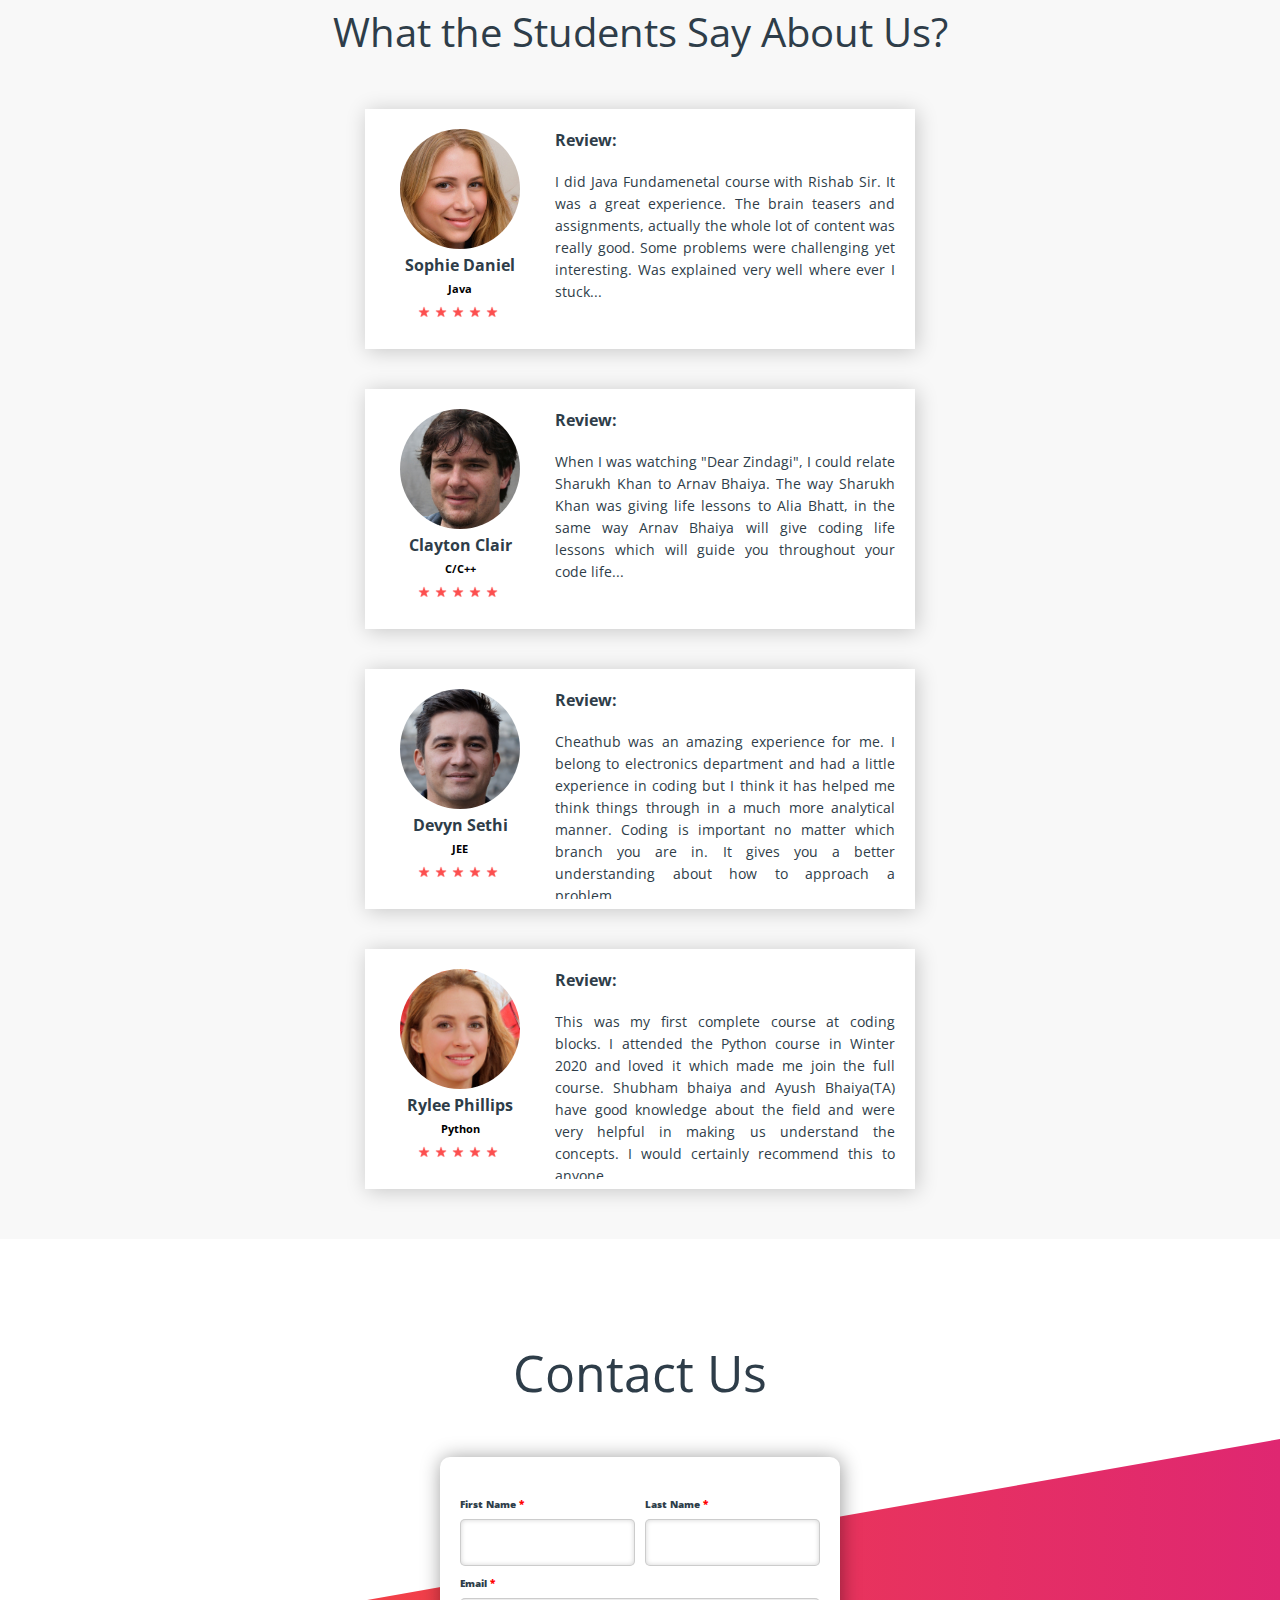
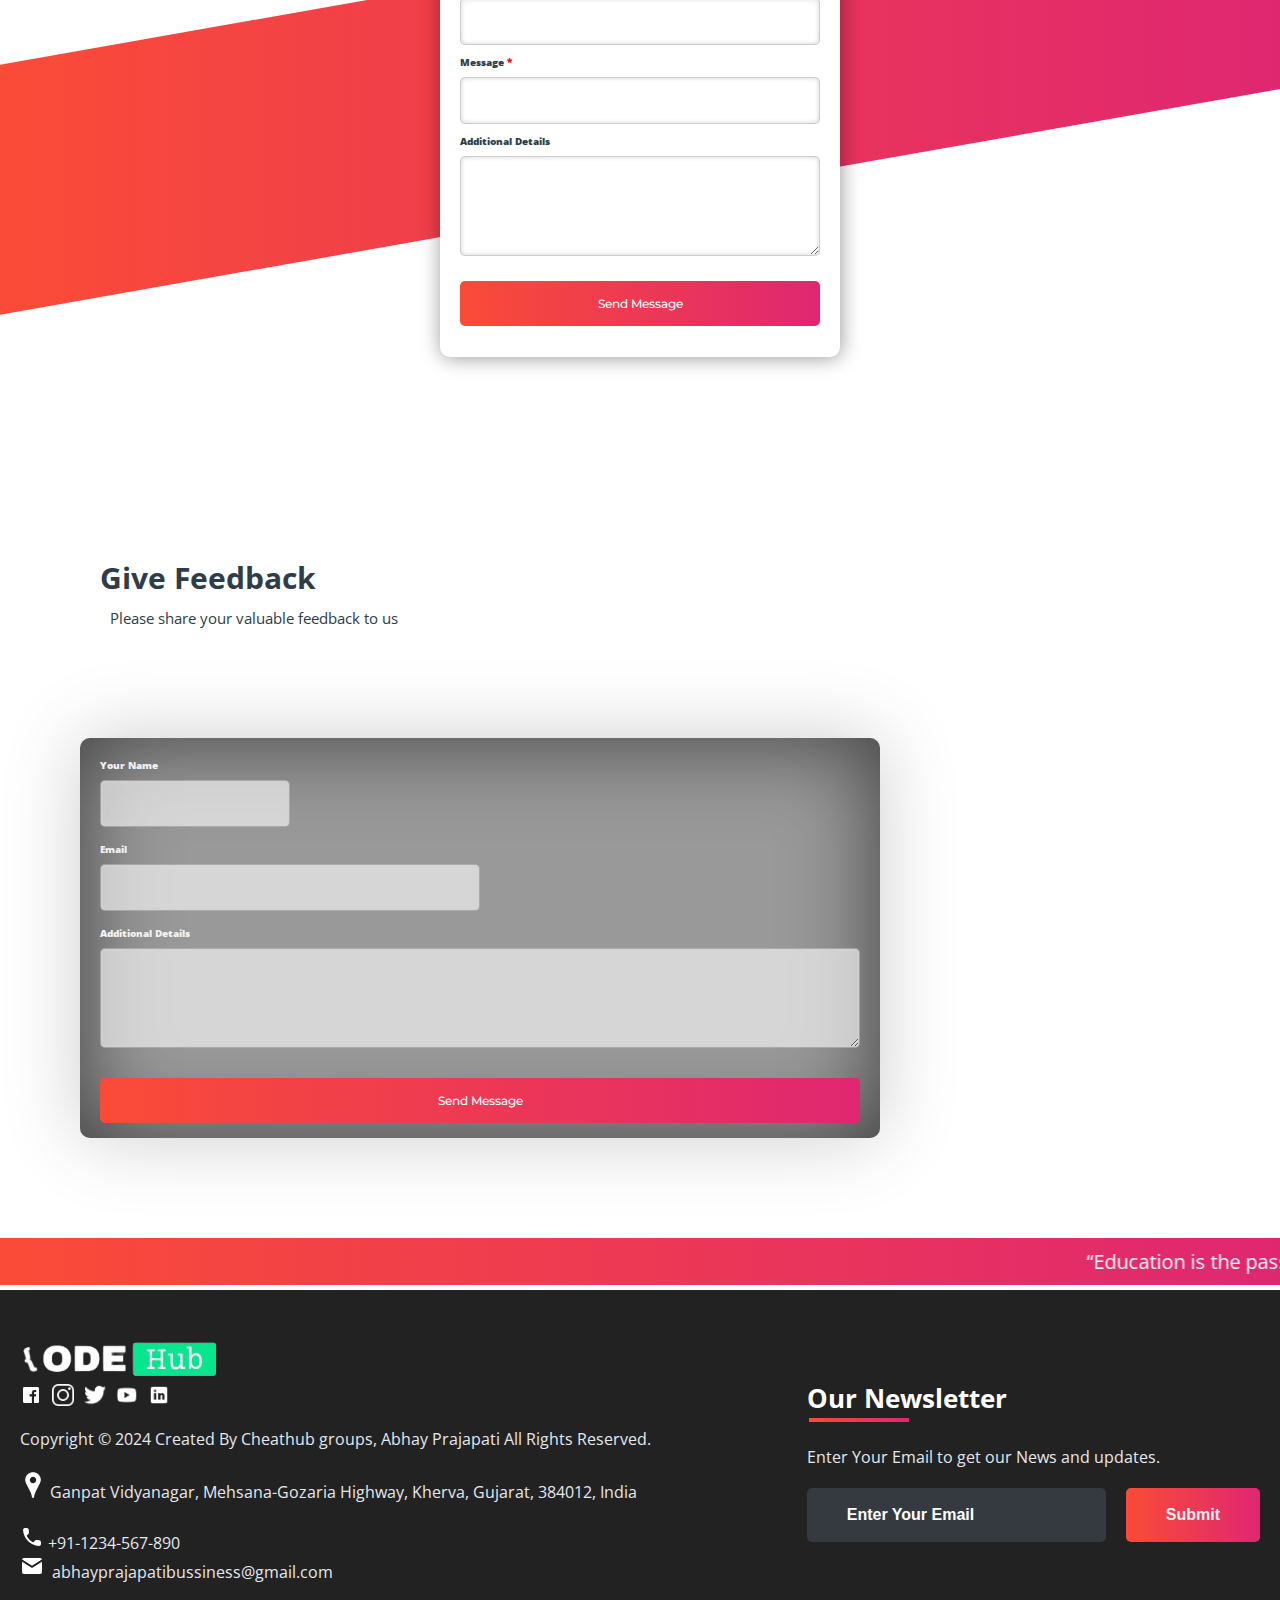
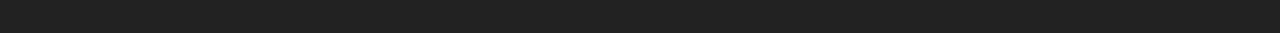
==== commit 13f0de7c: "Update index.html" ====
--- a/index.html
+++ b/index.html
@@ -19,6 +19,7 @@
  		   $('nav').removeClass('black');
  		 }
 		})
+		
 	</script>
 </head>
 <body>
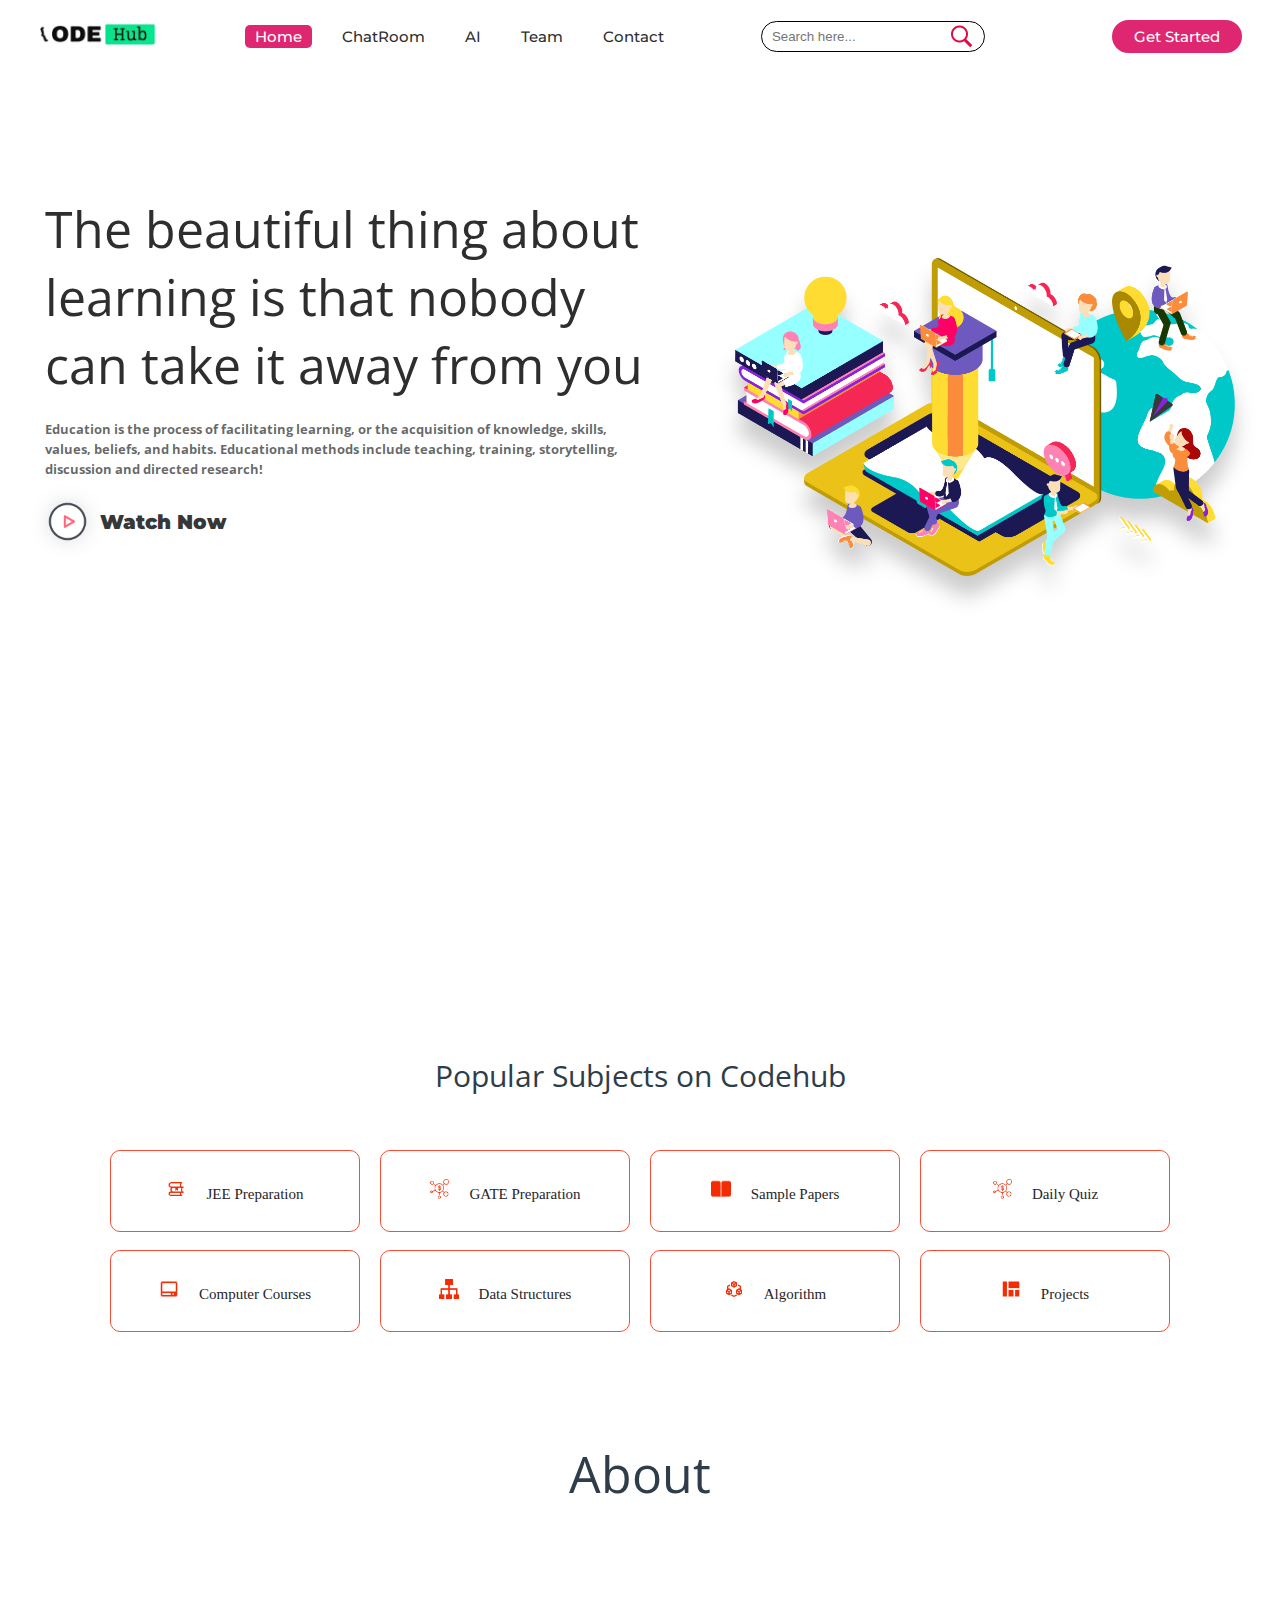
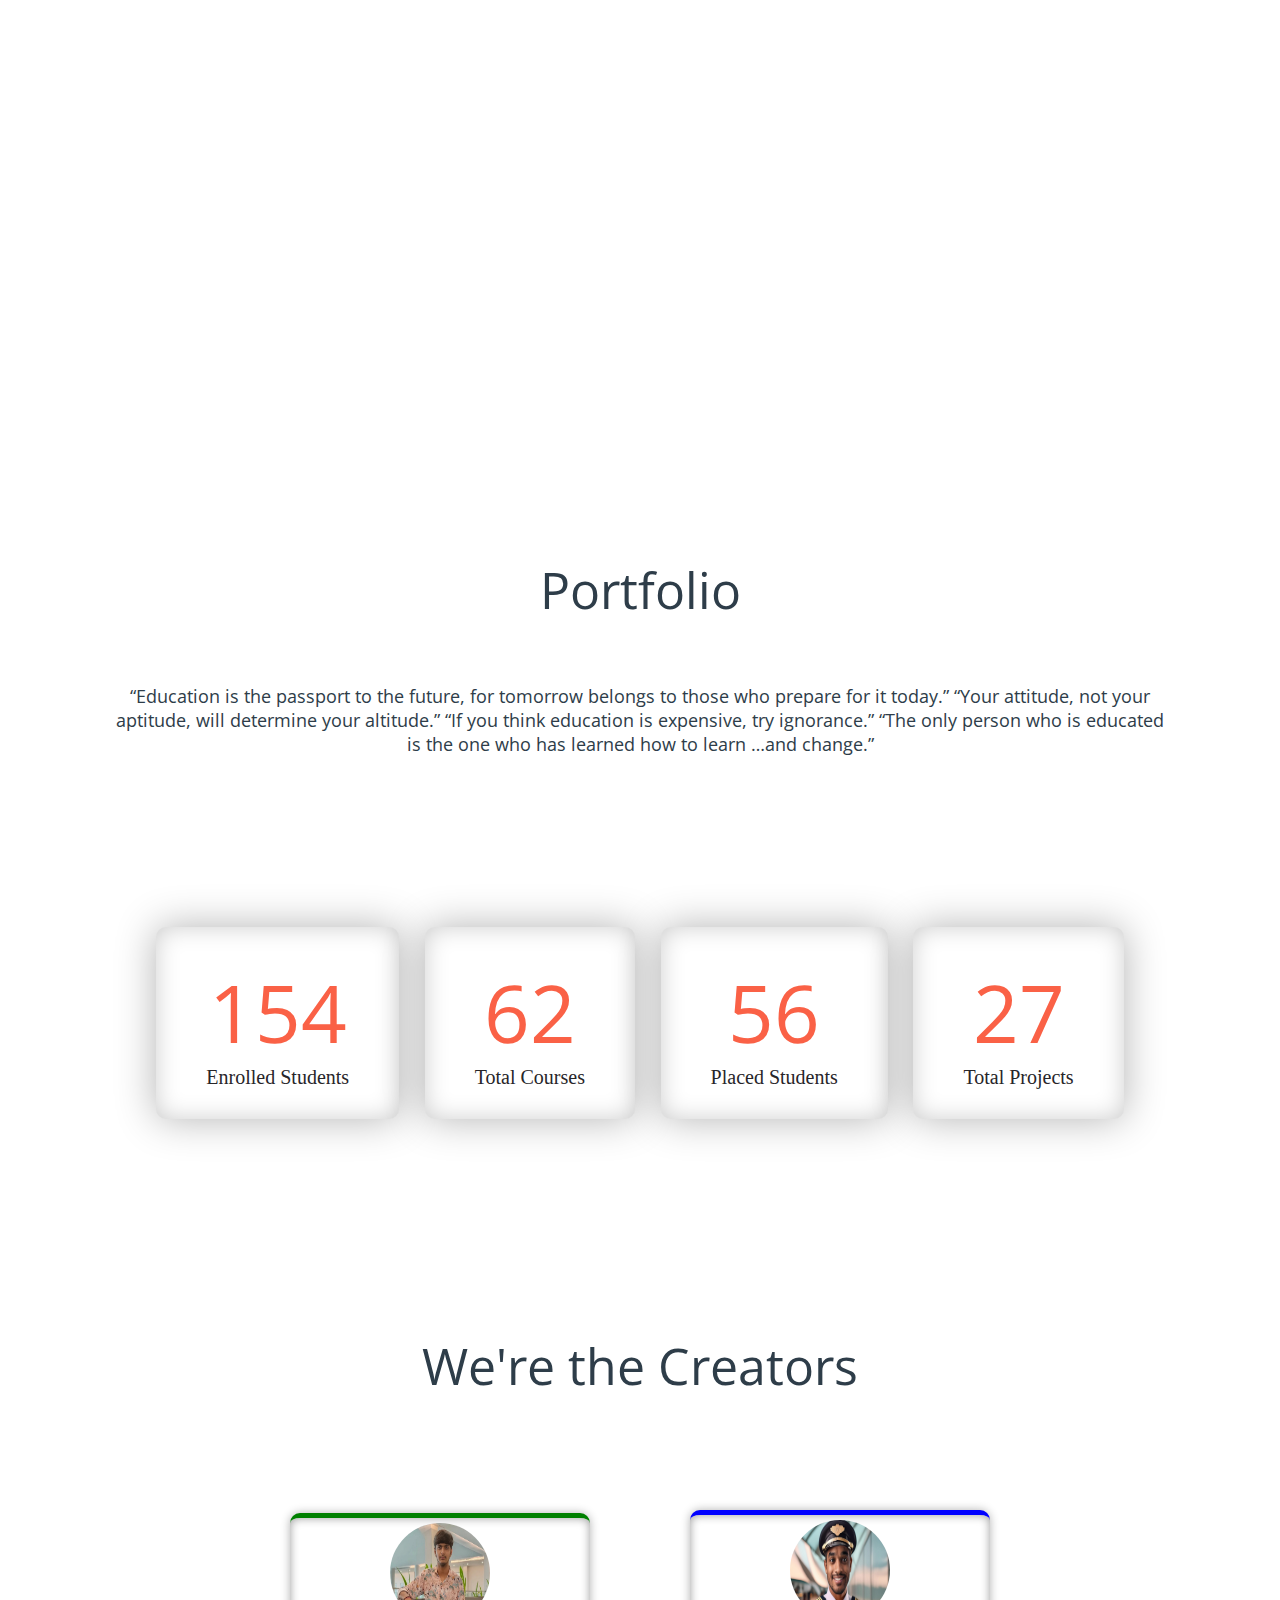
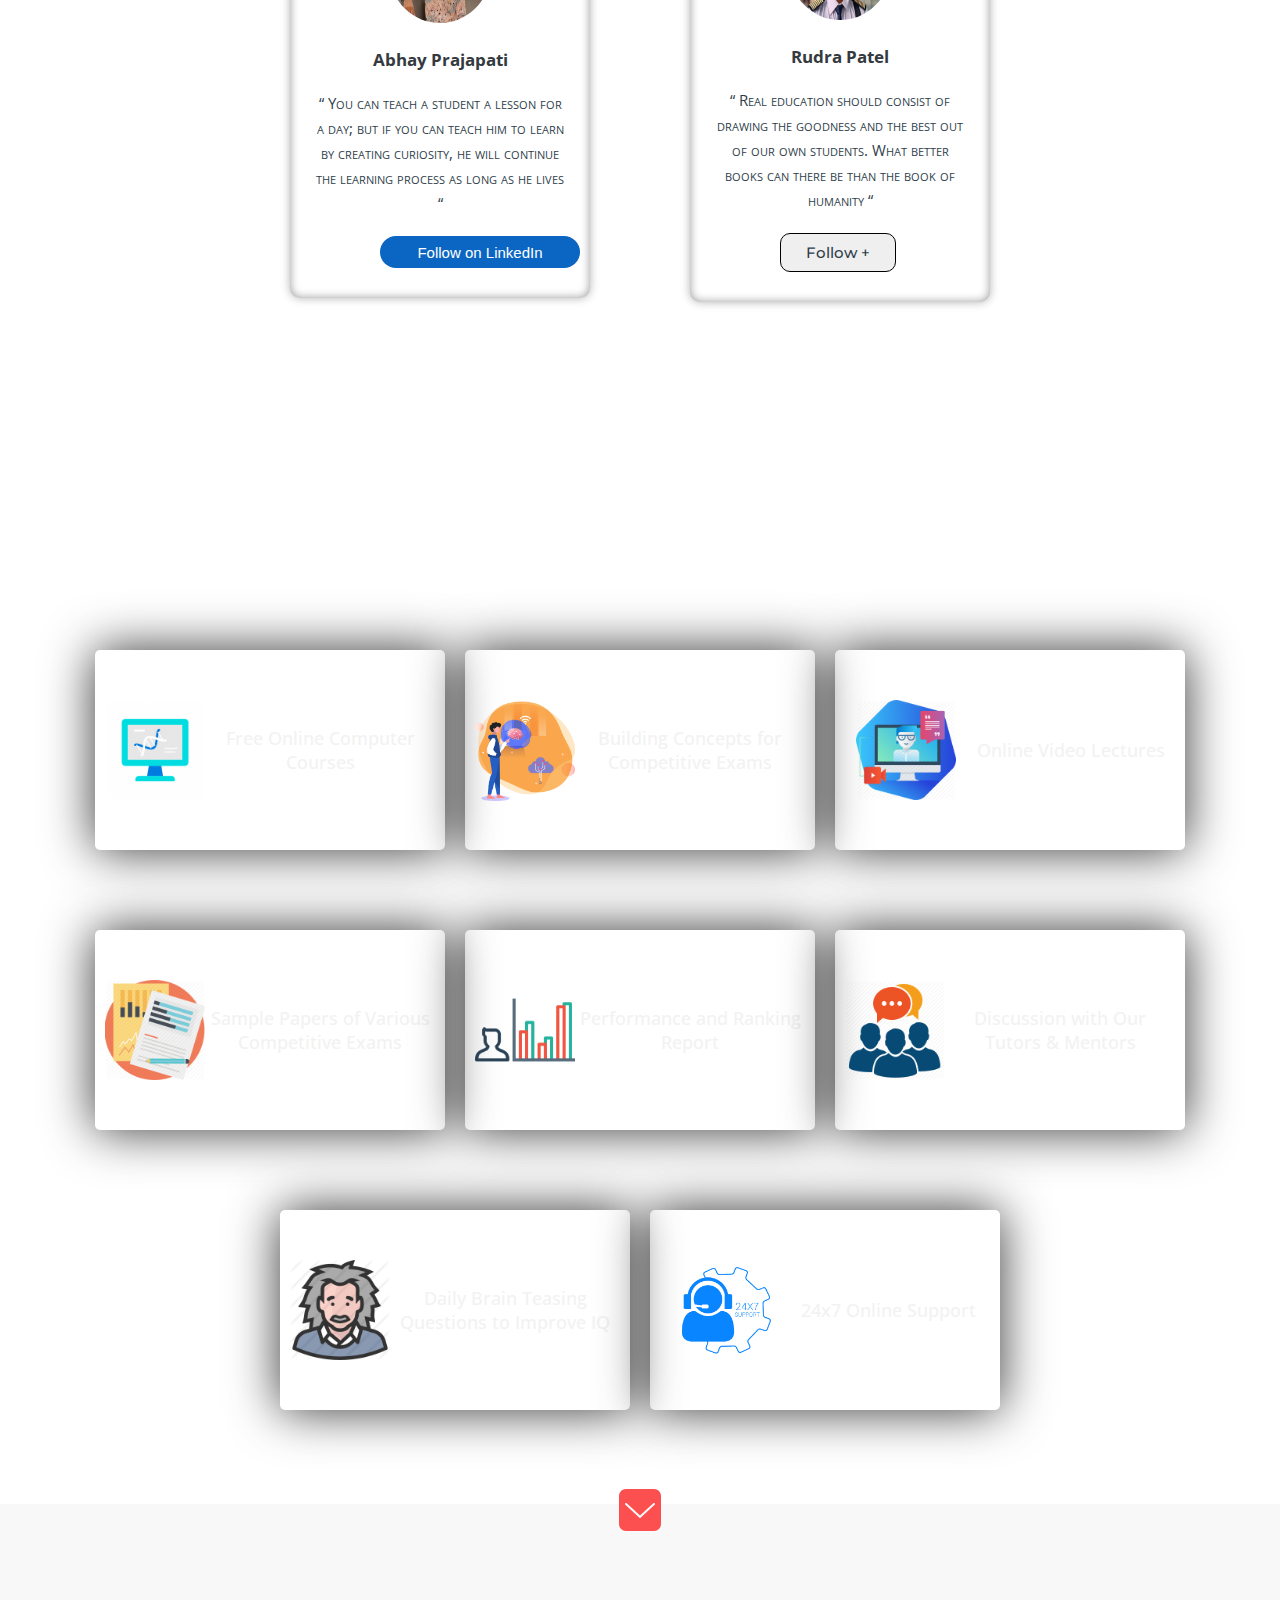
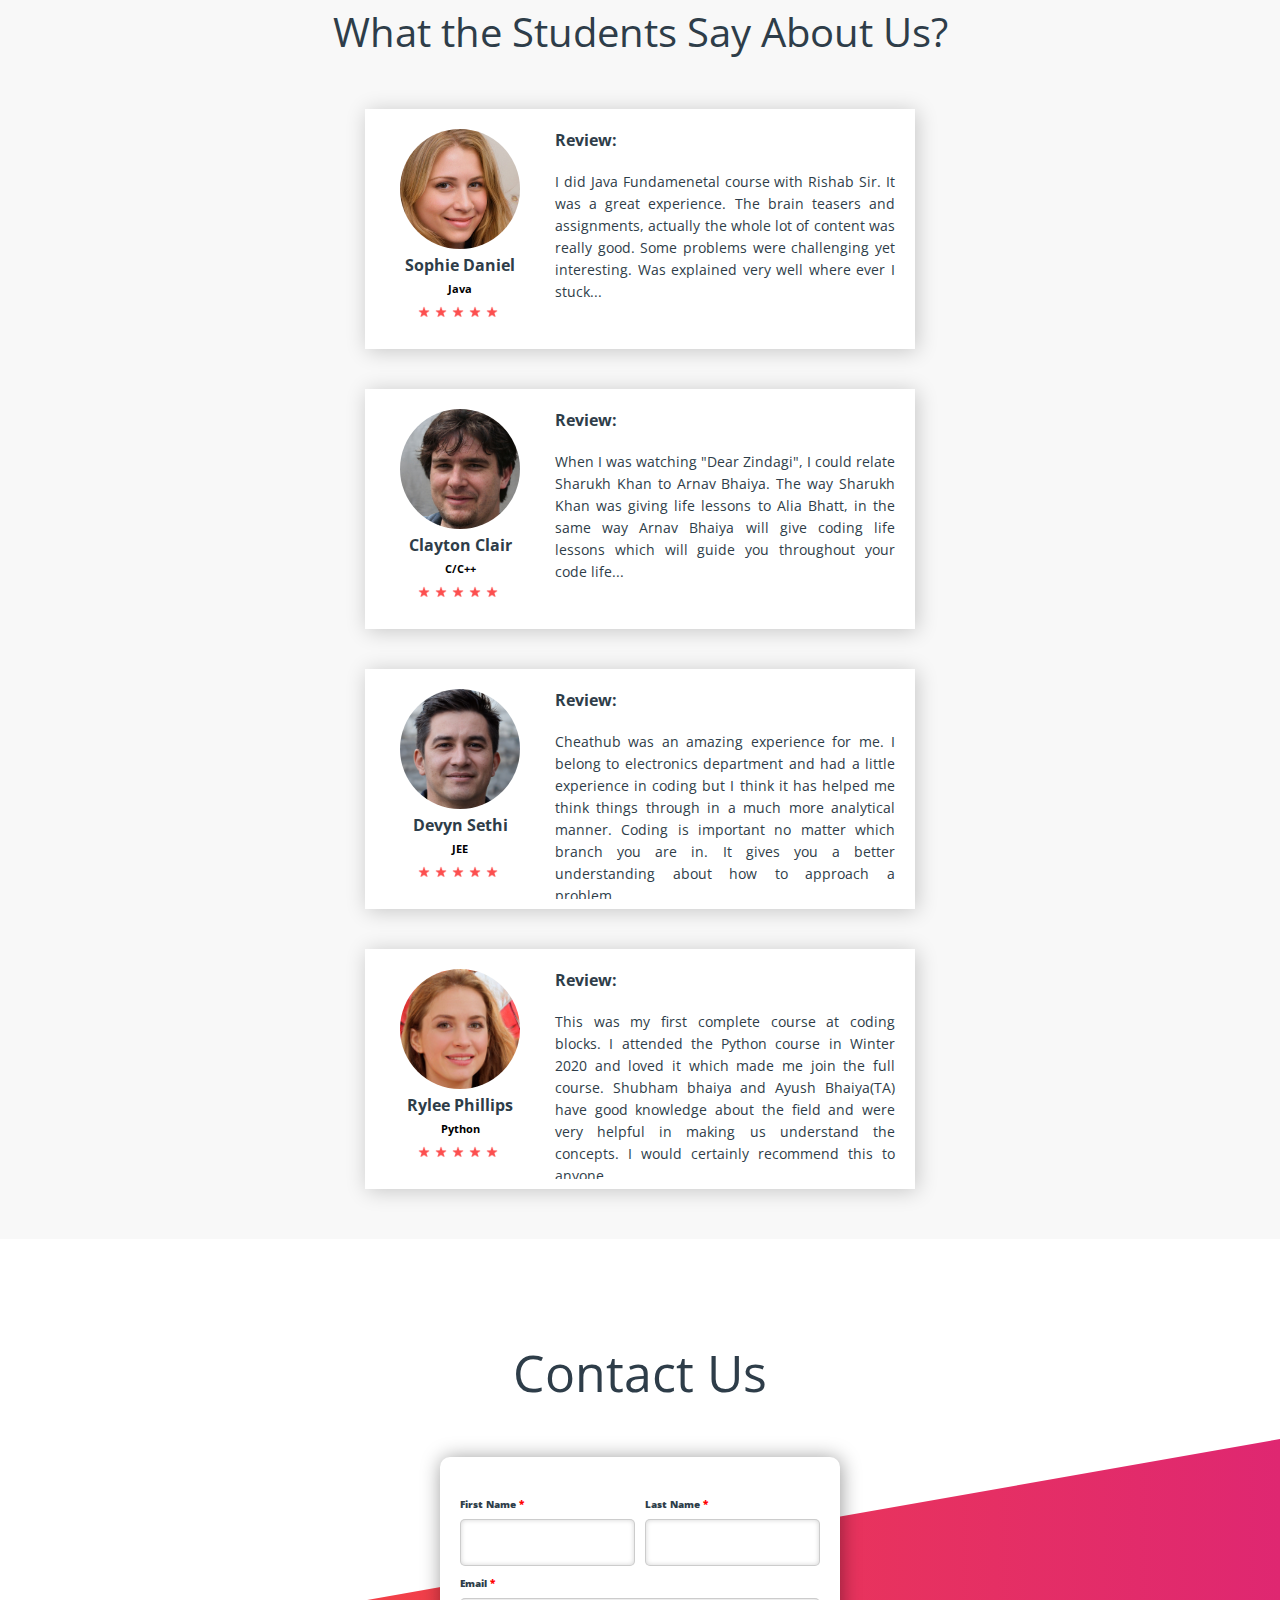
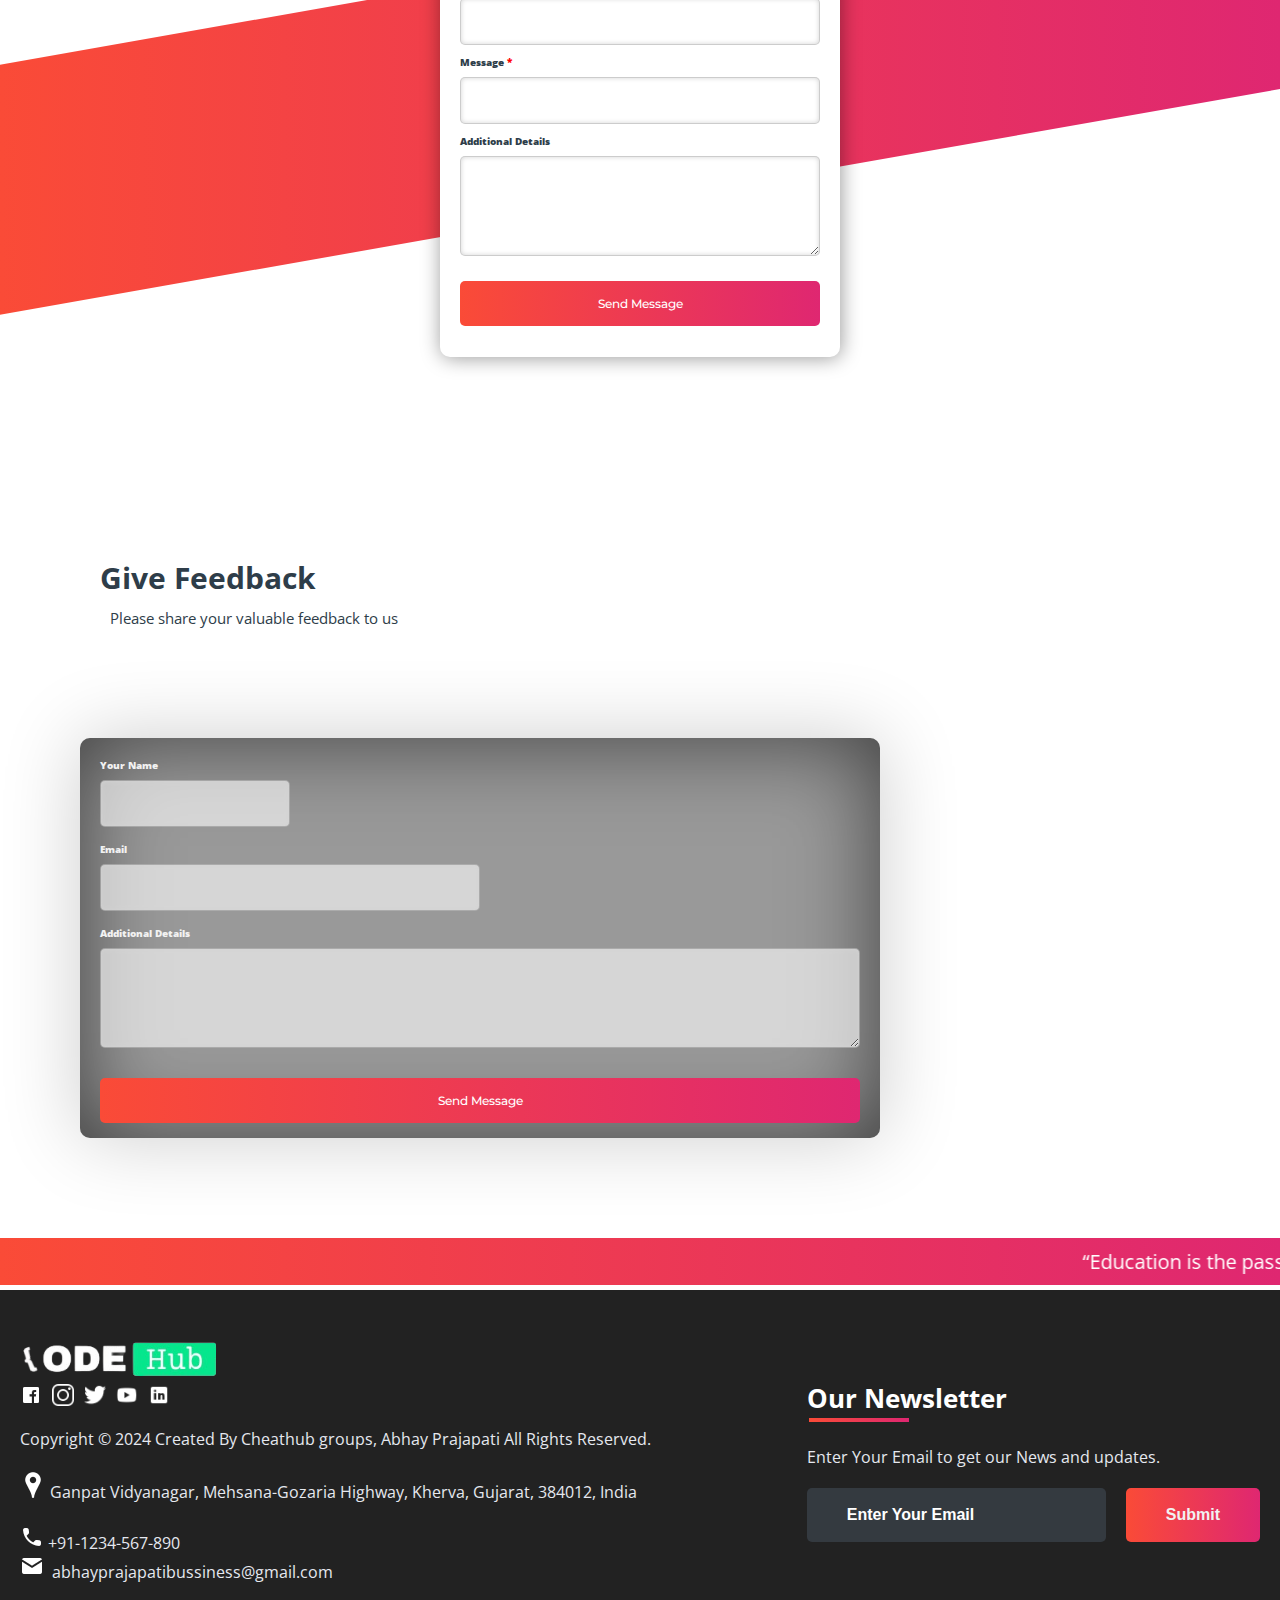
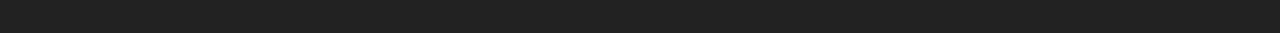
==== commit 3a990dc7: "Update index.html" ====
--- a/index.html
+++ b/index.html
@@ -1,8 +1,7 @@
 <!DOCTYPE html>
 <html>
 <head>
-
-	<link rel="shortcut icon" type="png" href="images/icon/Boxlogo.png">
+        <link rel="shortcut icon" type="png" href="images/icon/Boxlogo.png">
 	<meta charset="utf-8">
 	<meta http-equiv="X-UA-Comaptible" content="IE=edge">
 	<title>CodeHub</title>
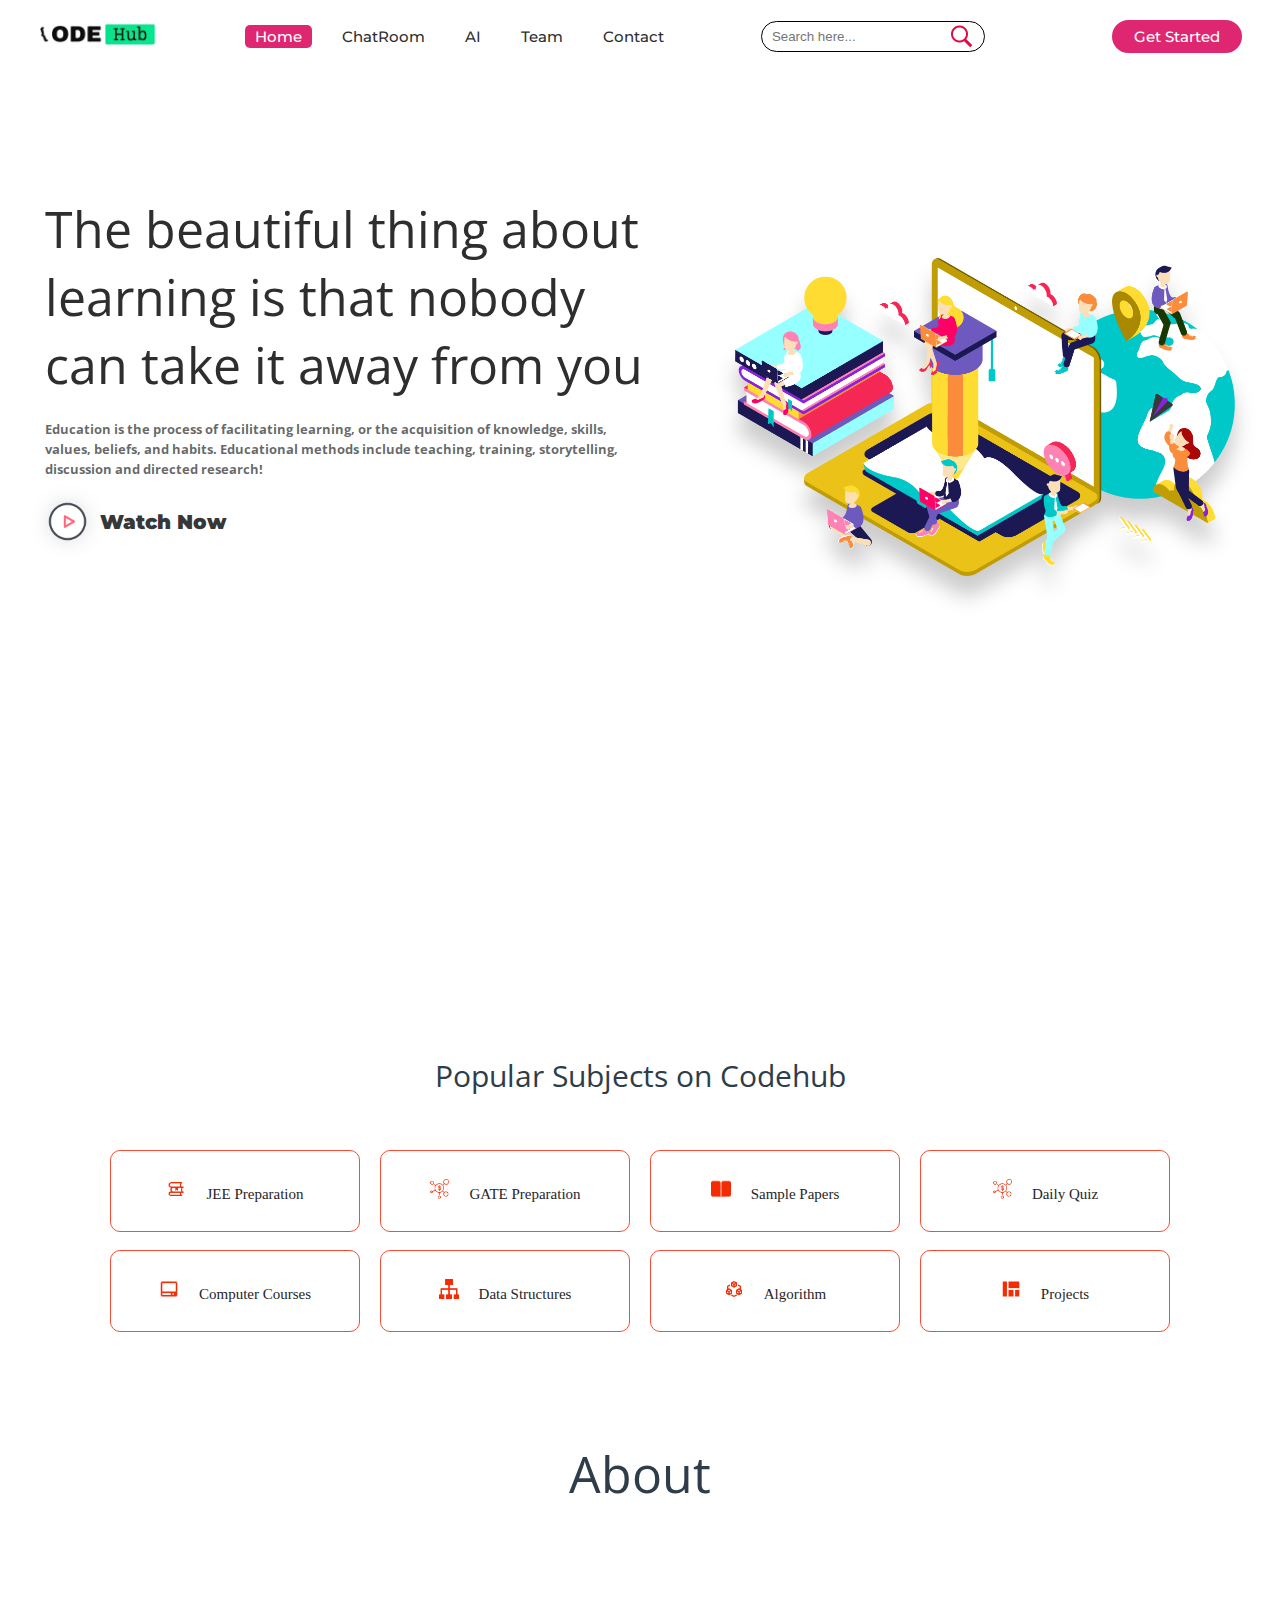
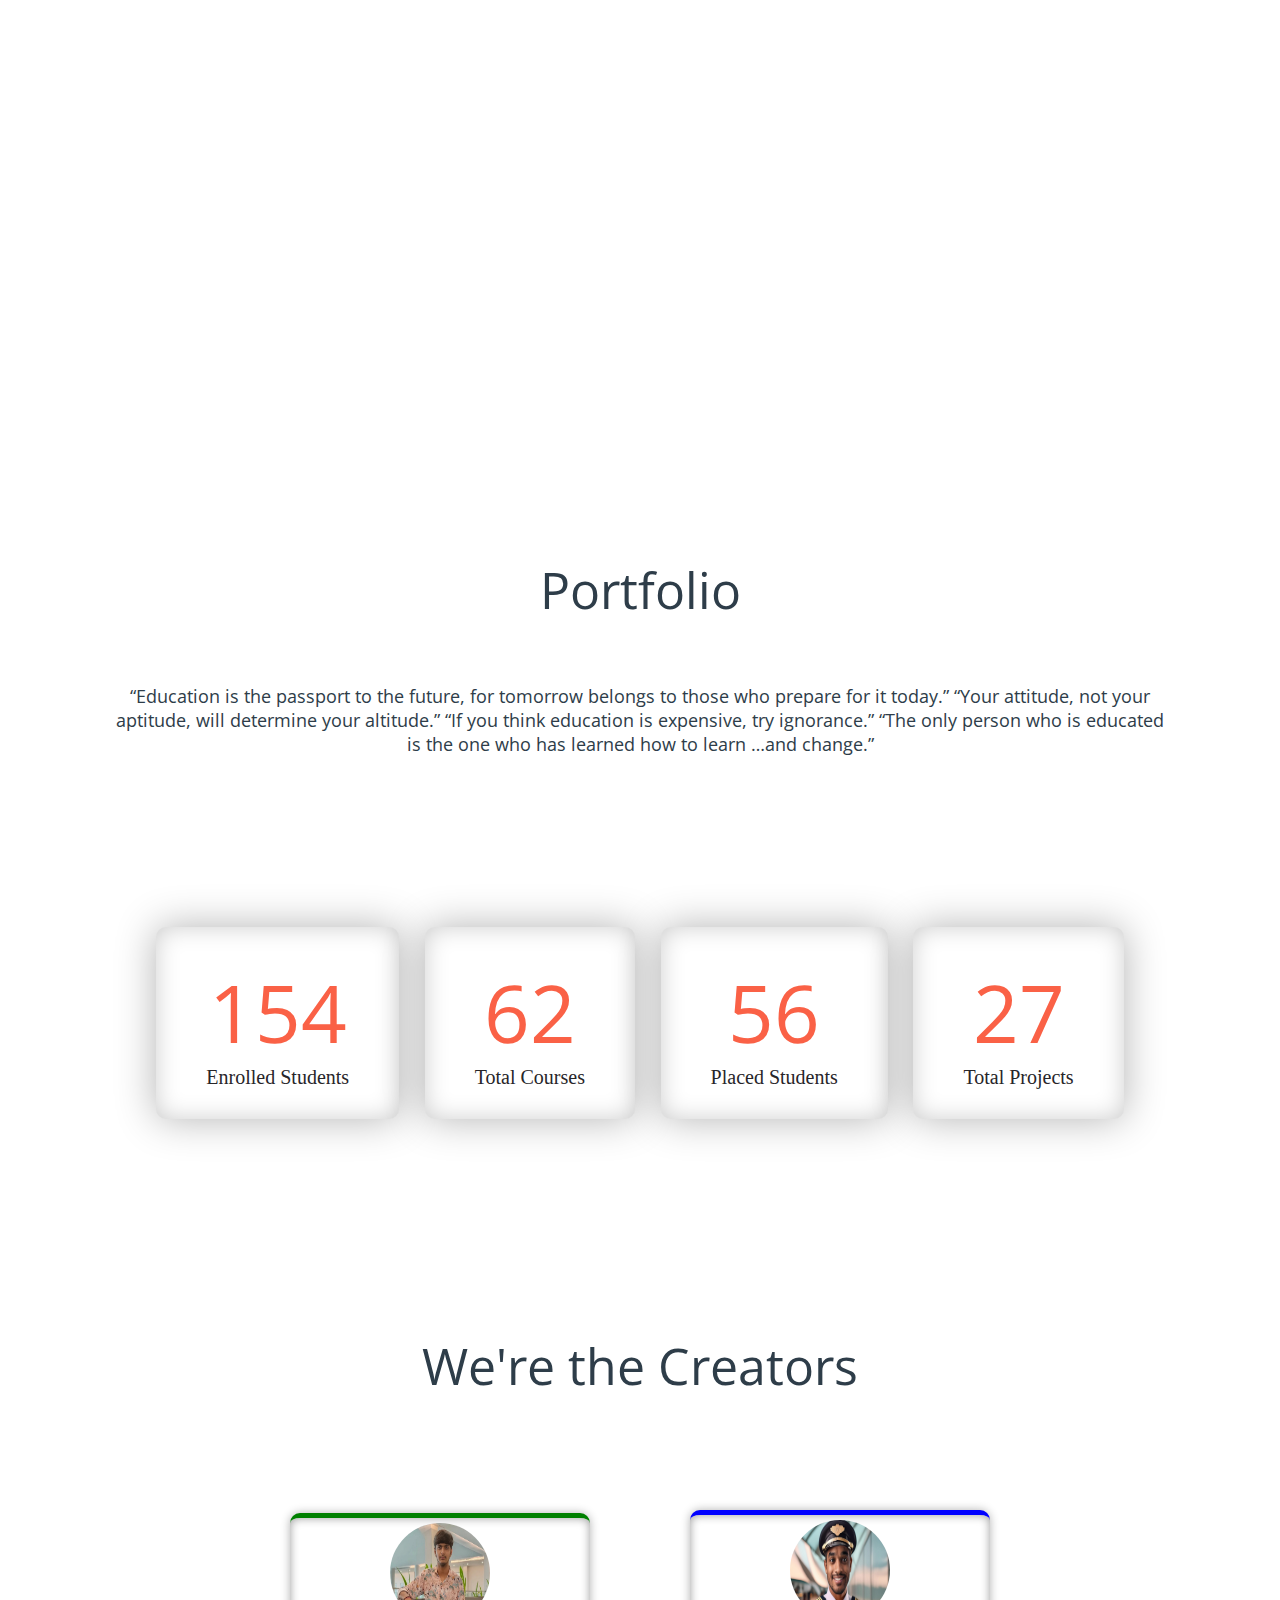
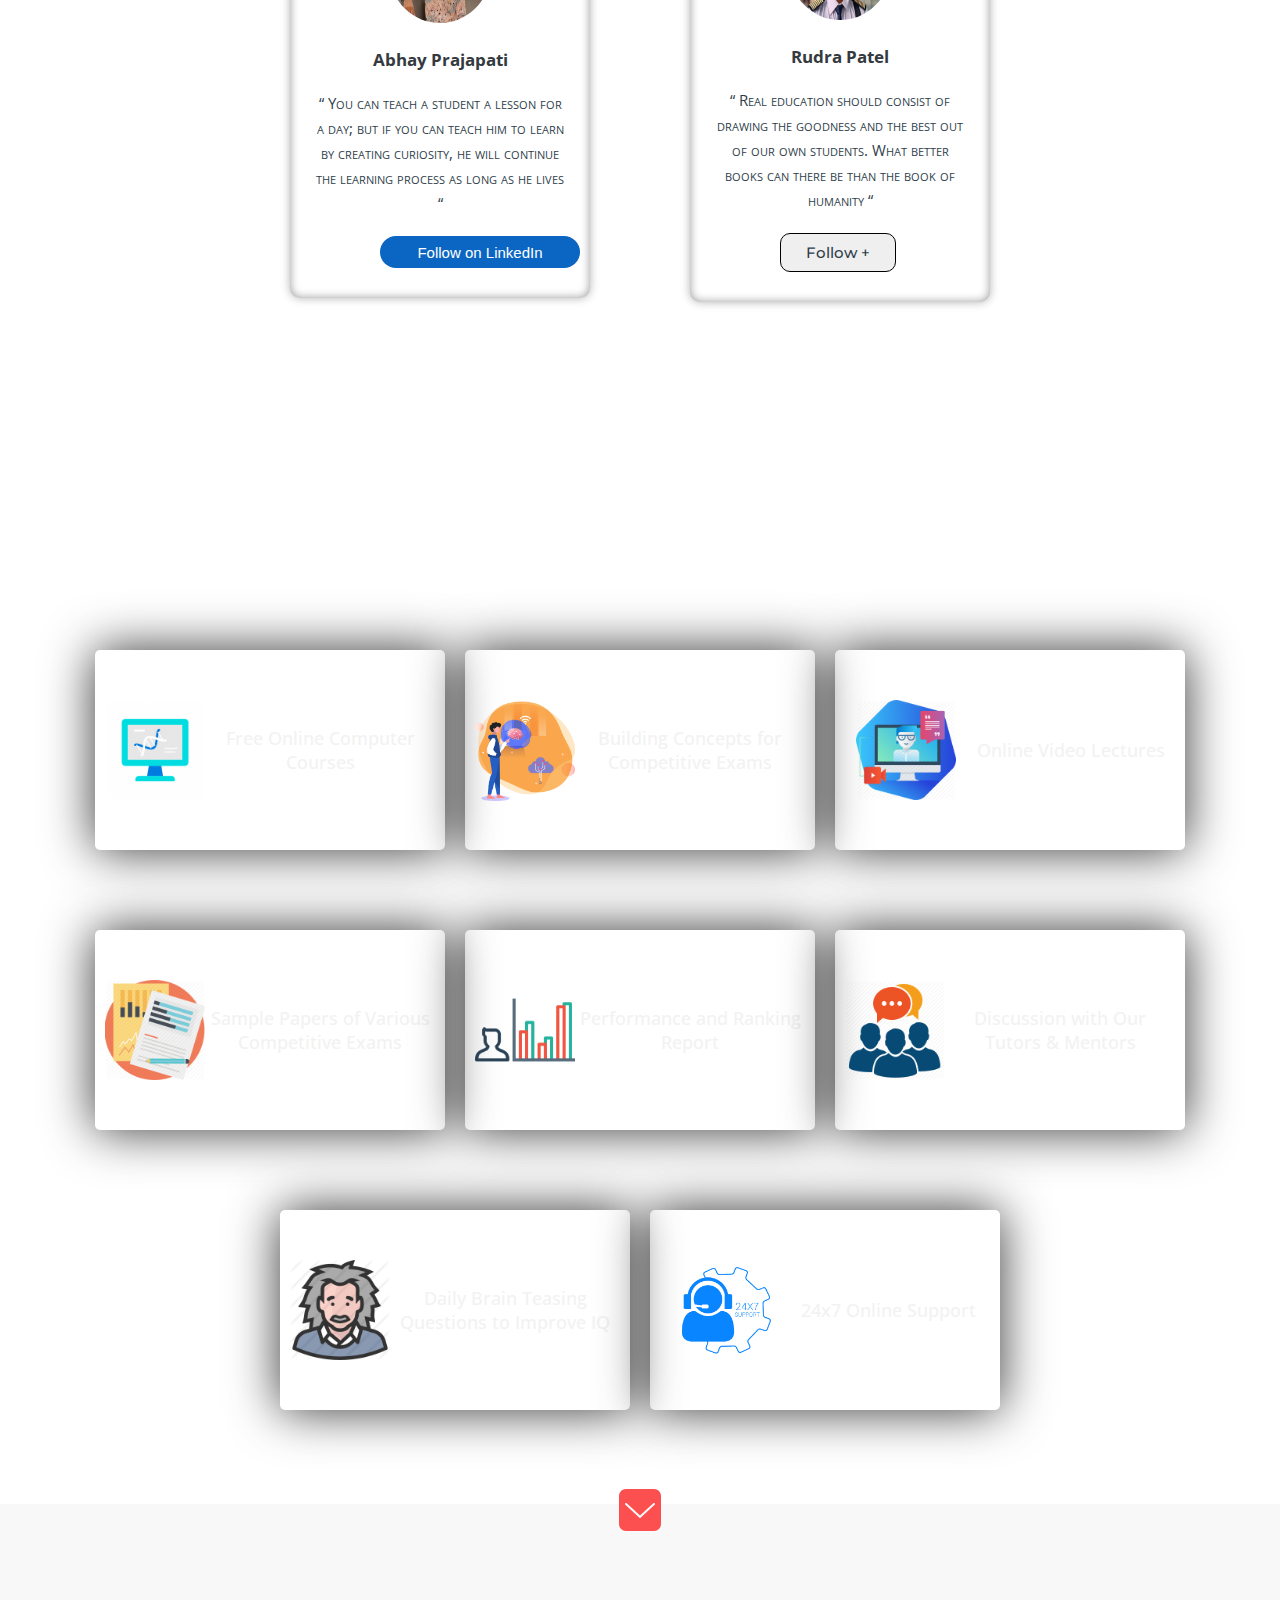
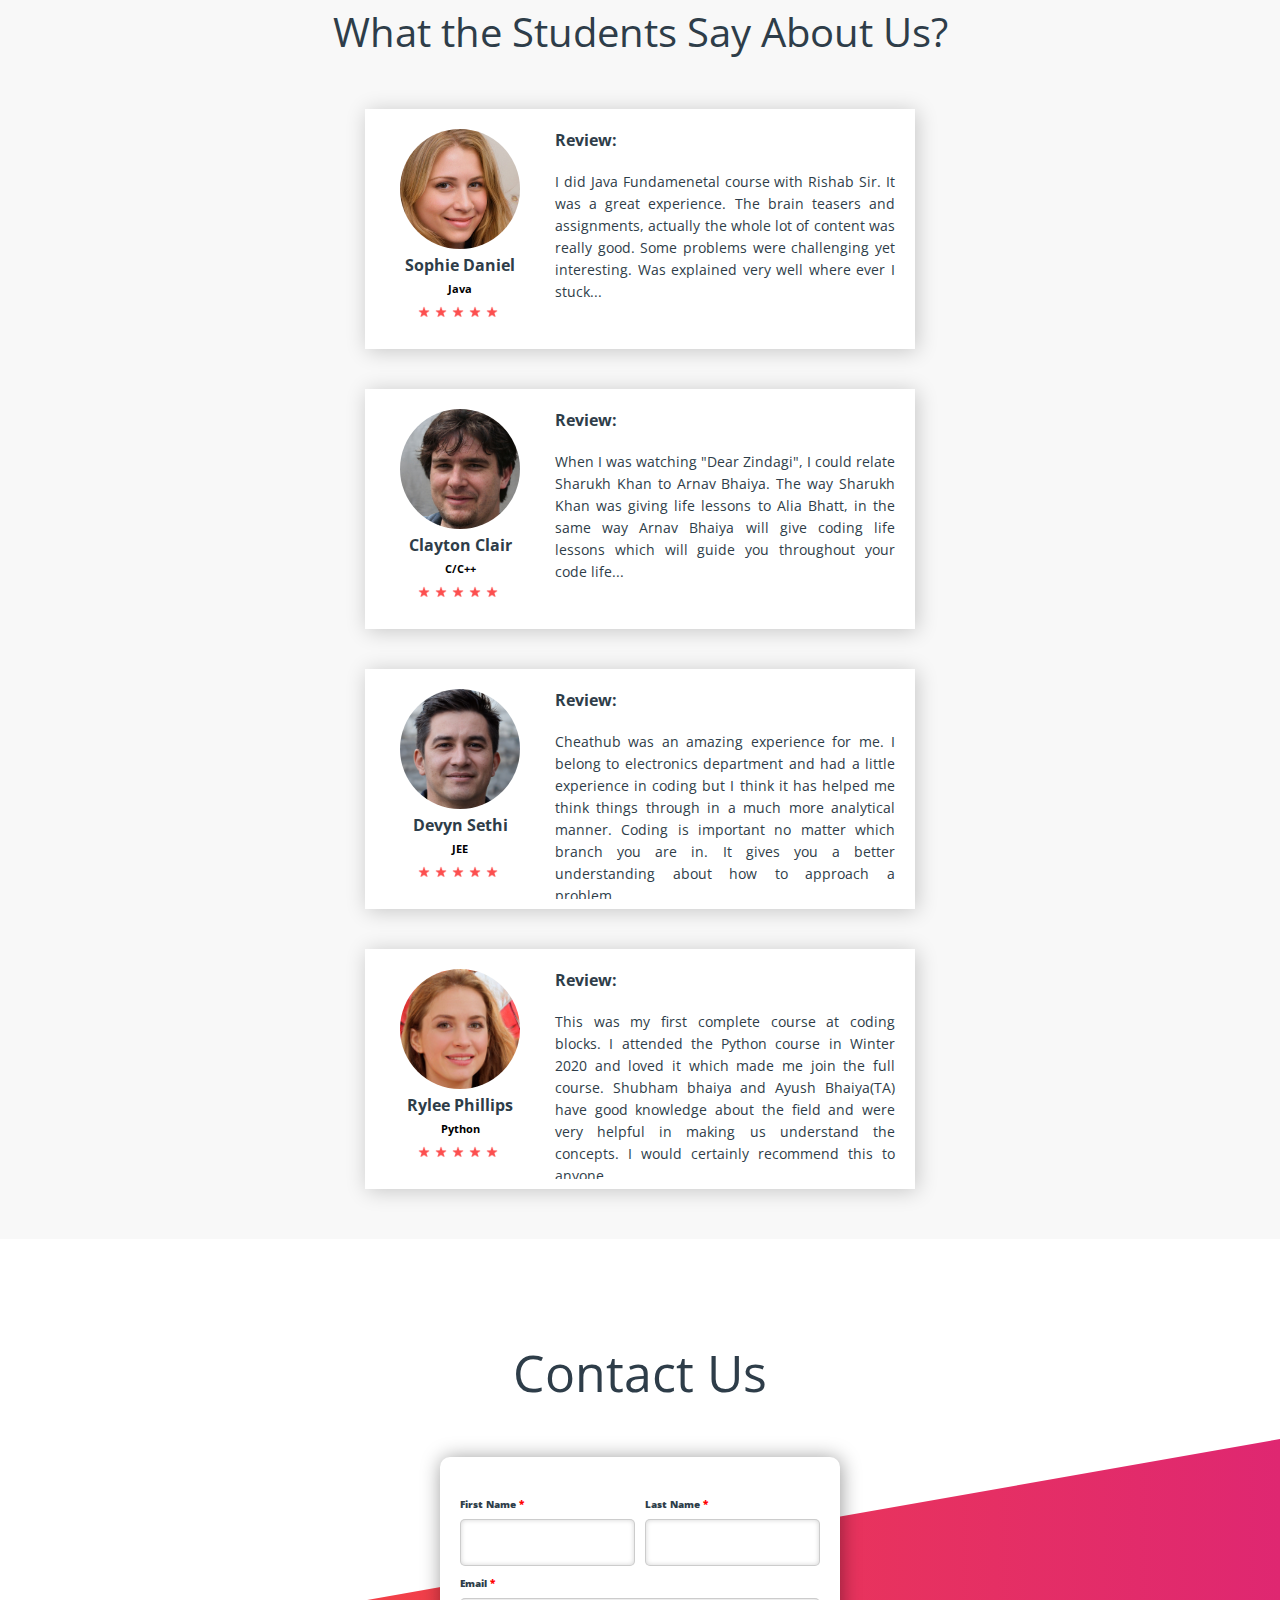
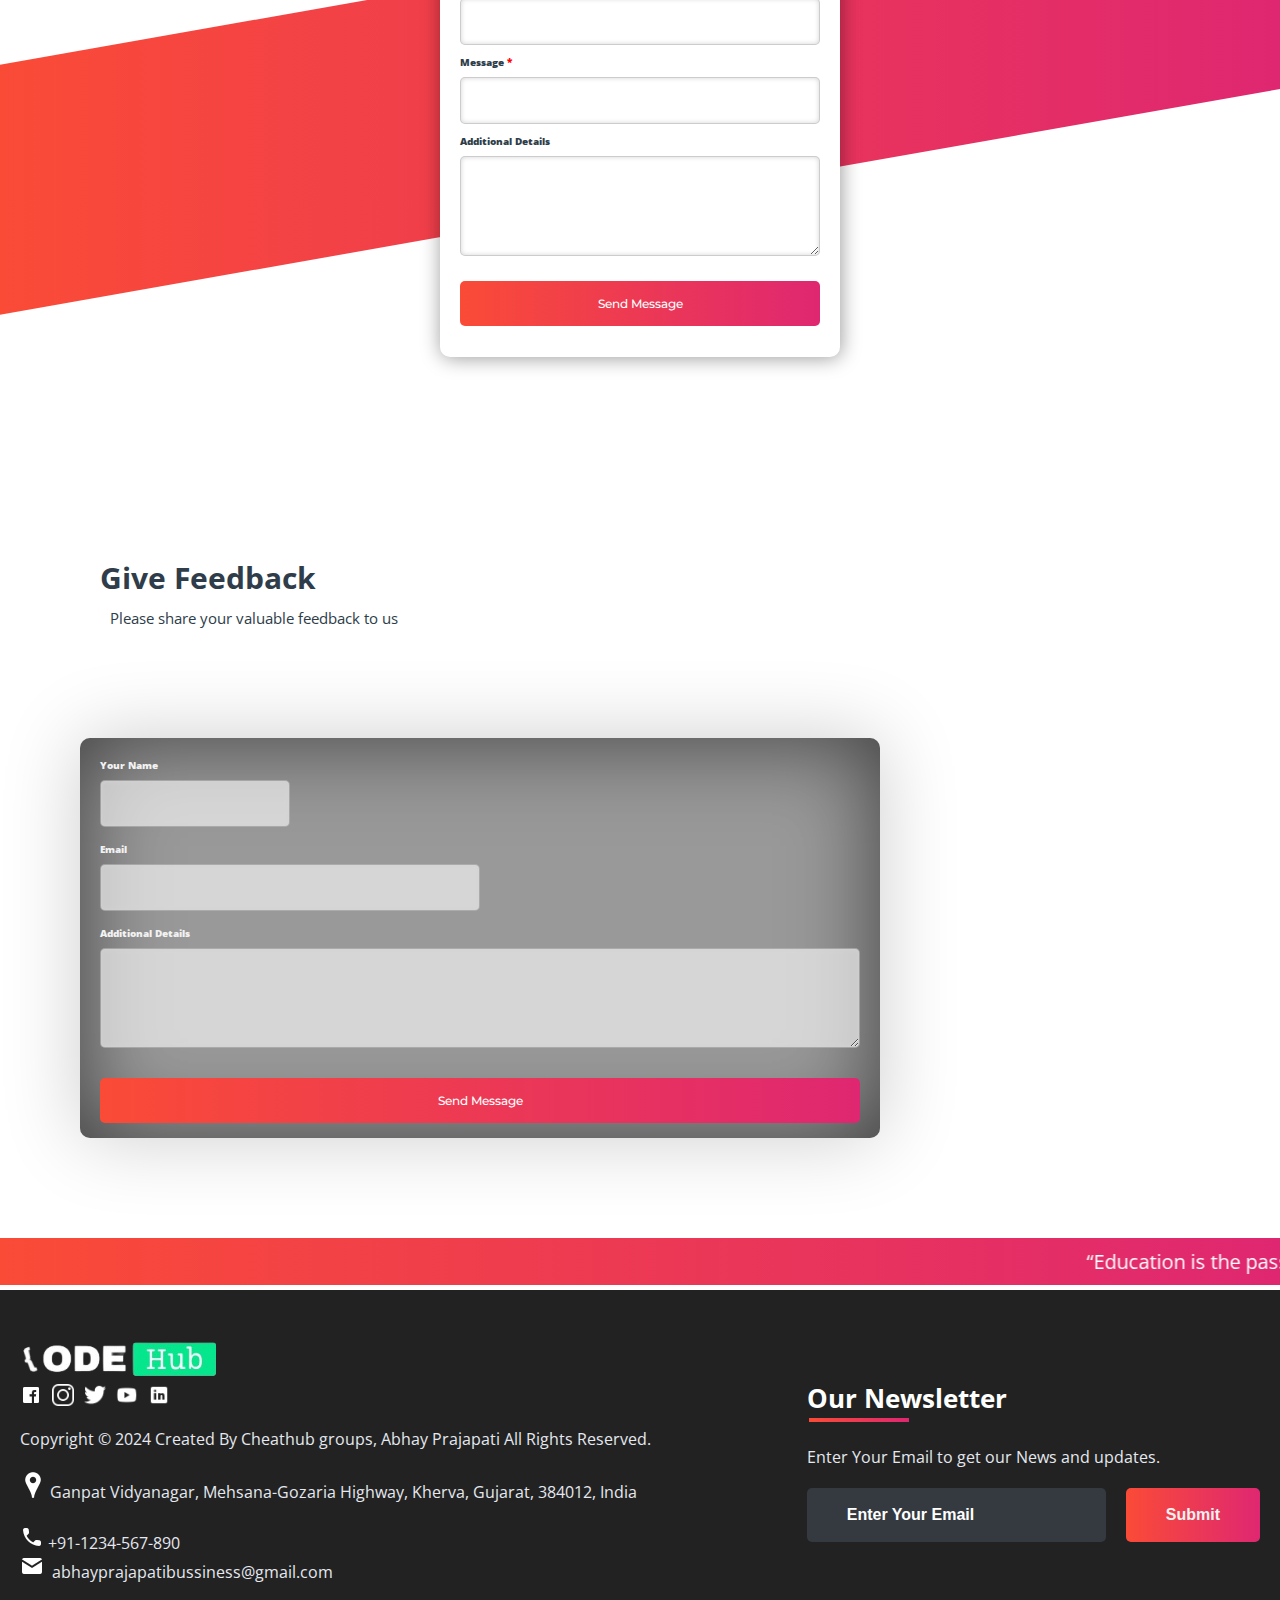
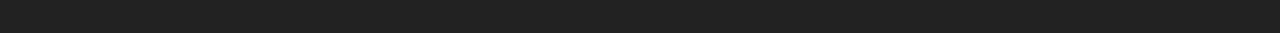
==== commit 696ece76: "Update index.html" ====
--- a/index.html
+++ b/index.html
@@ -1,6 +1,7 @@
 <!DOCTYPE html>
 <html>
 <head>
+	
         <link rel="shortcut icon" type="png" href="images/icon/Boxlogo.png">
 	<meta charset="utf-8">
 	<meta http-equiv="X-UA-Comaptible" content="IE=edge">
